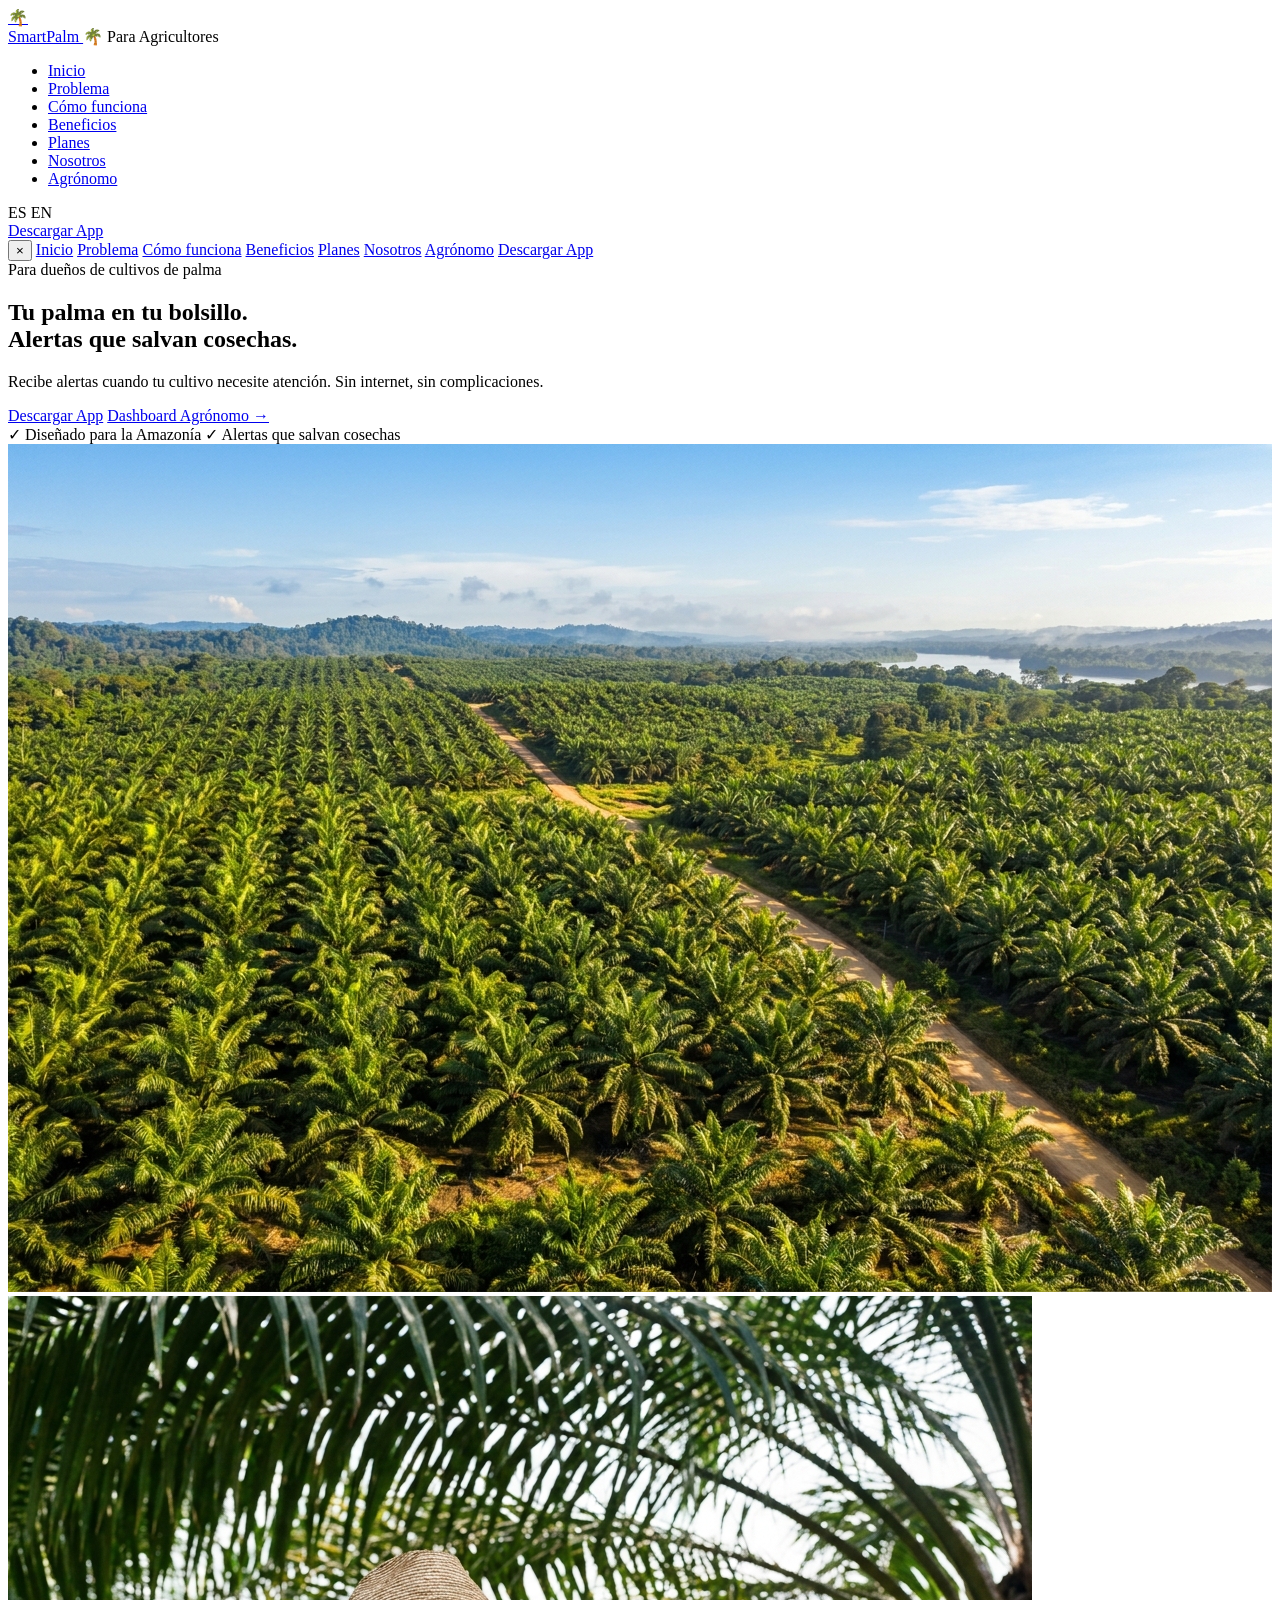
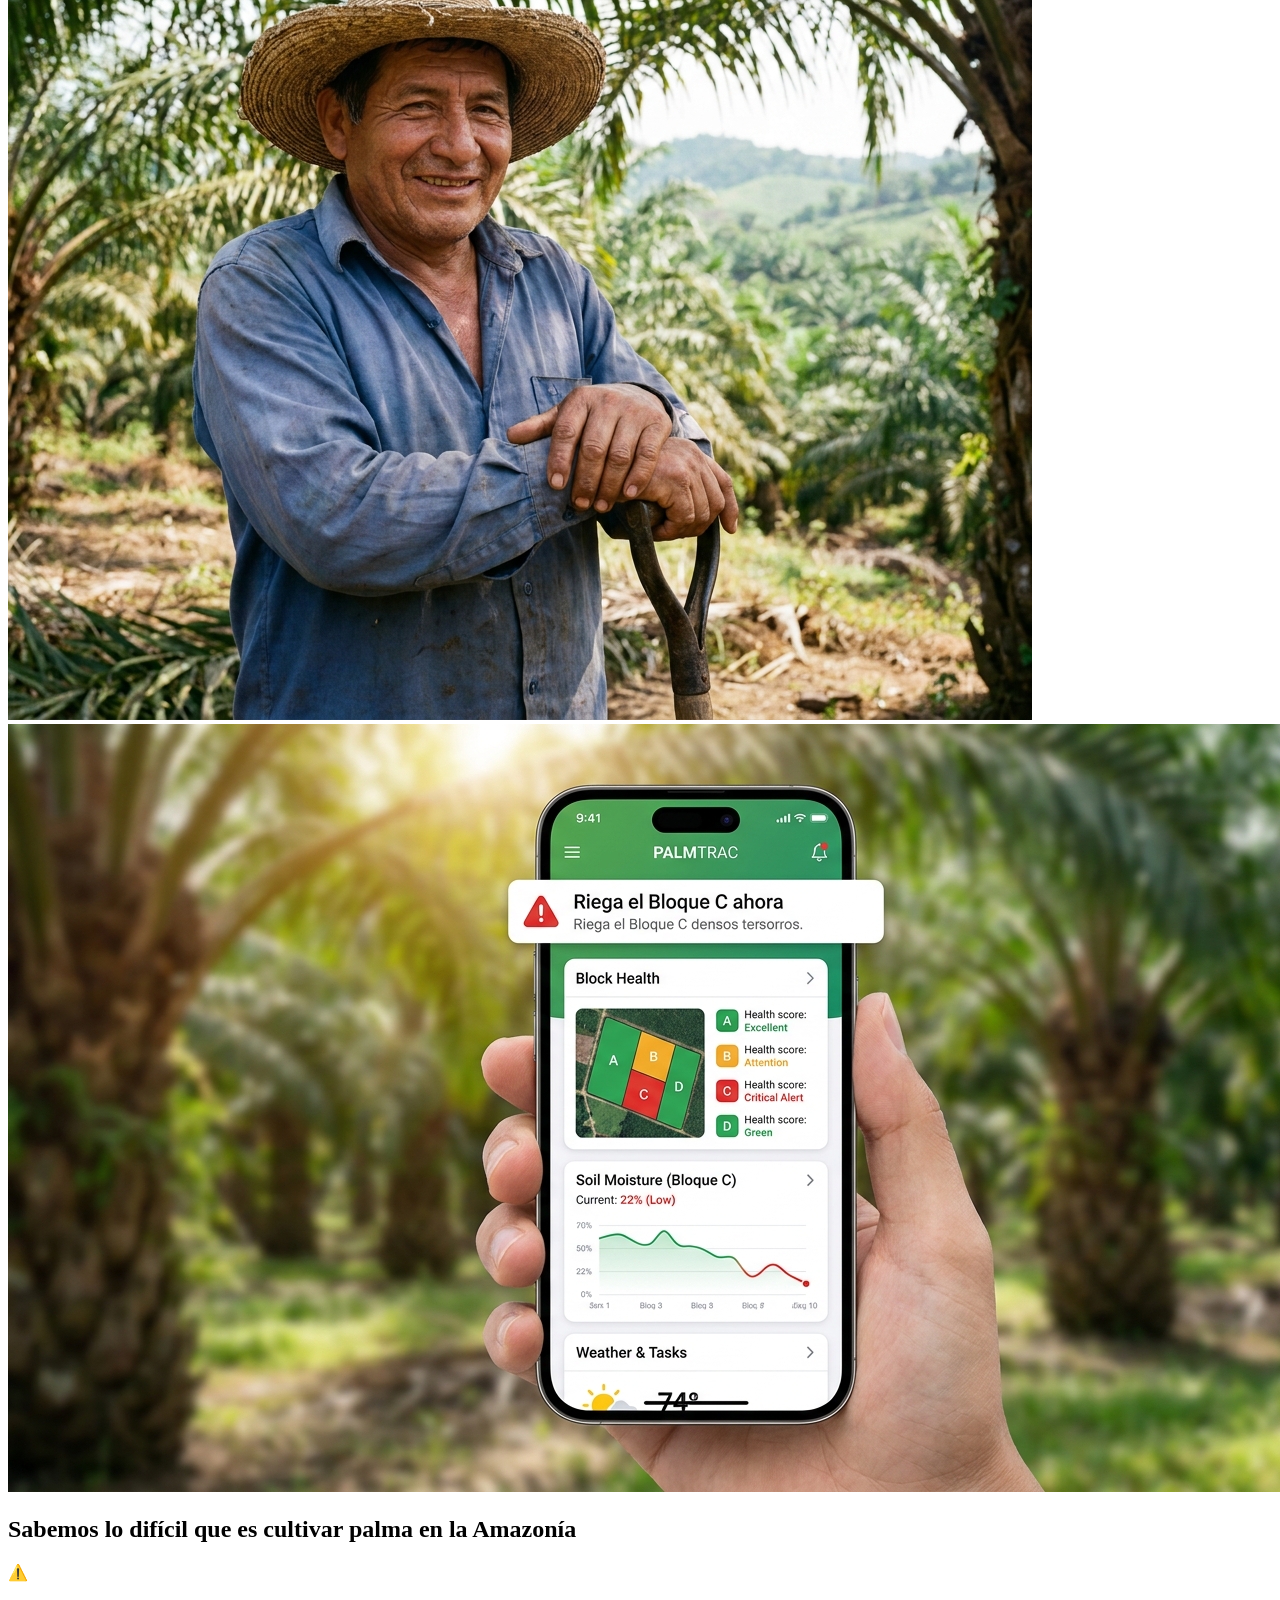
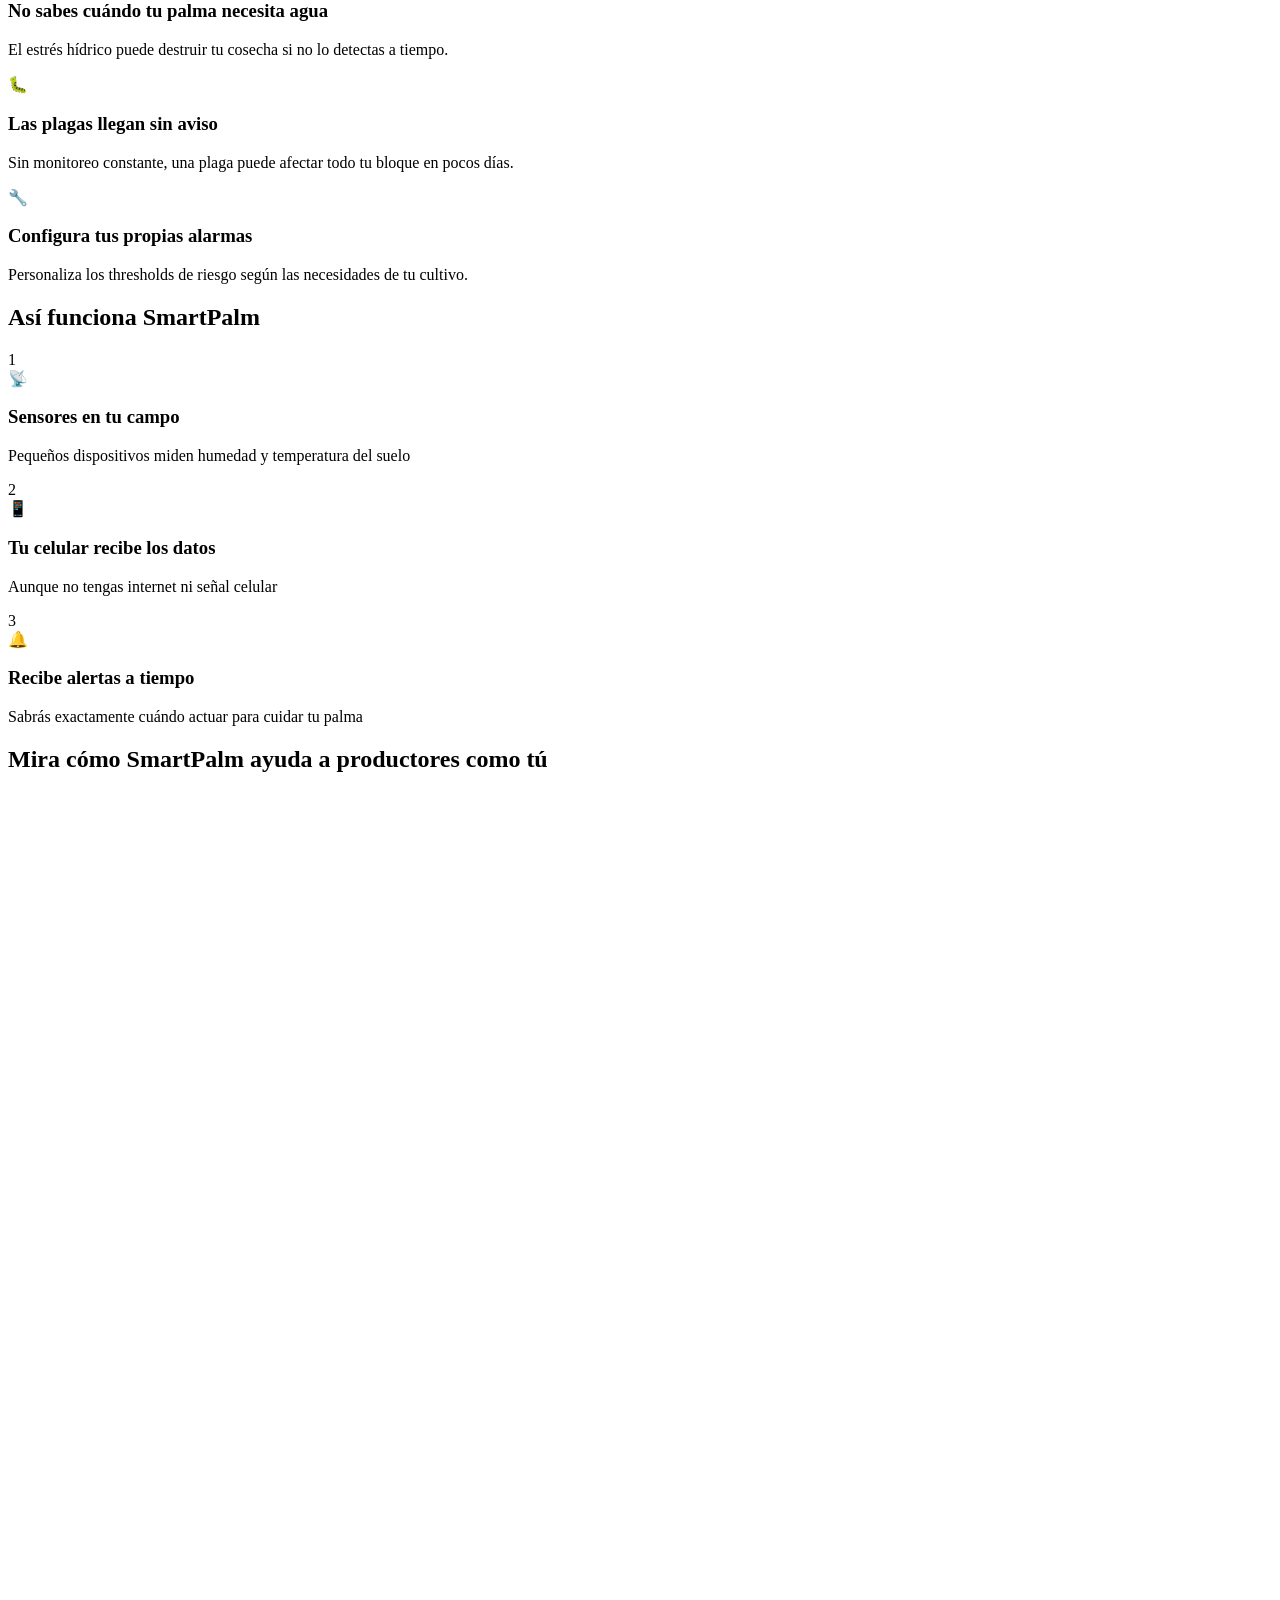
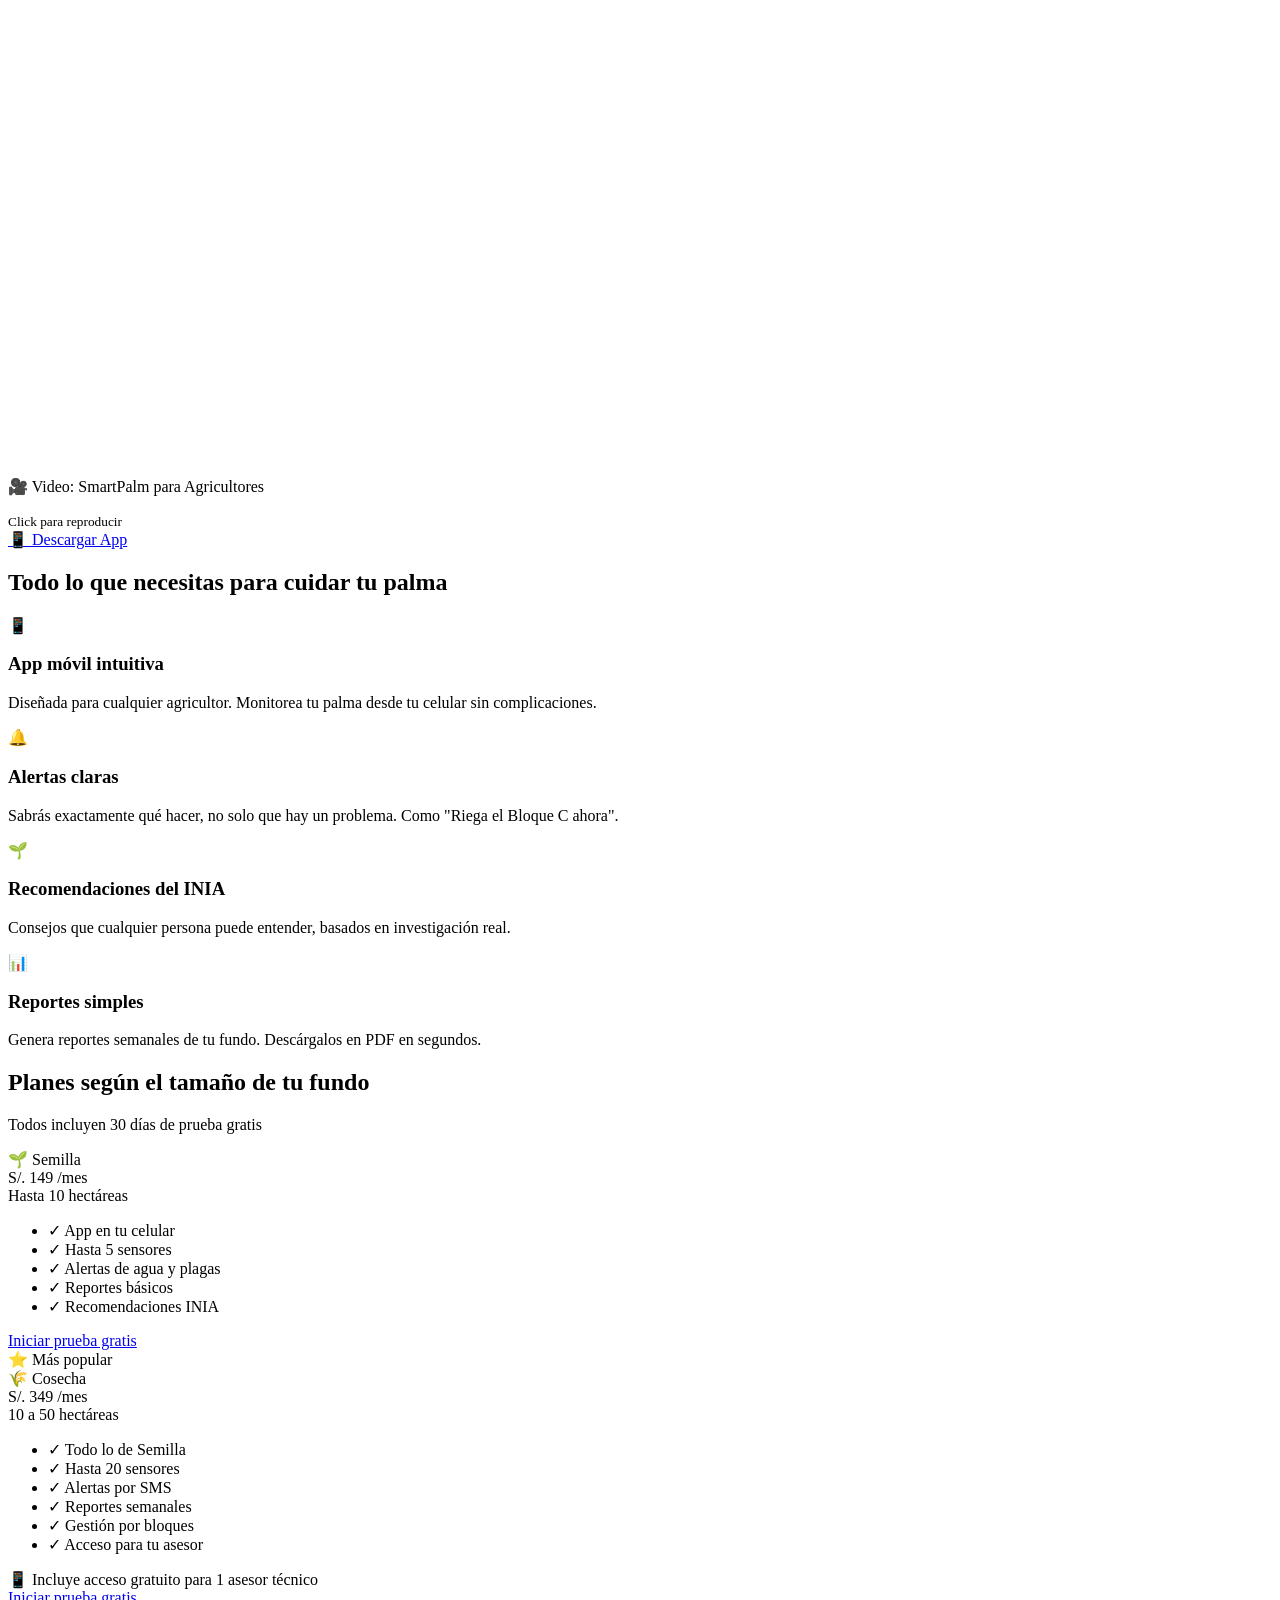
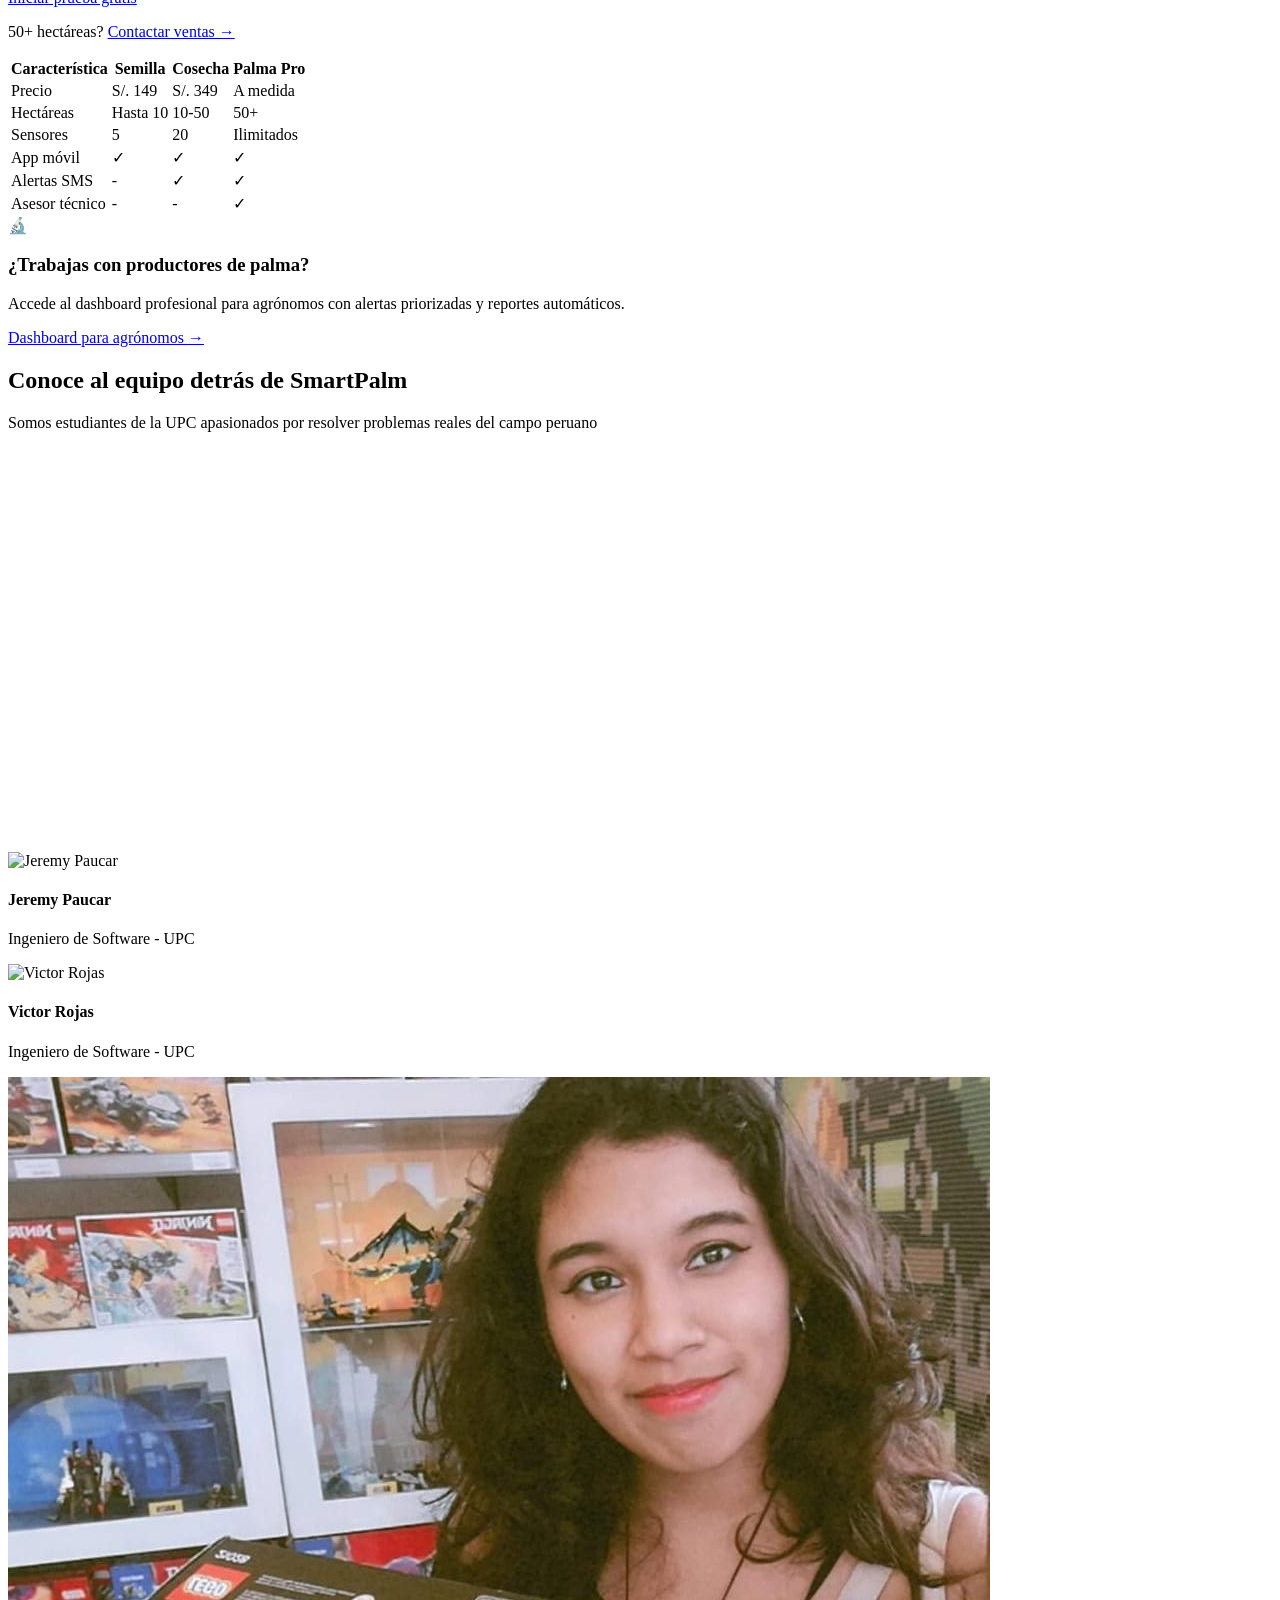
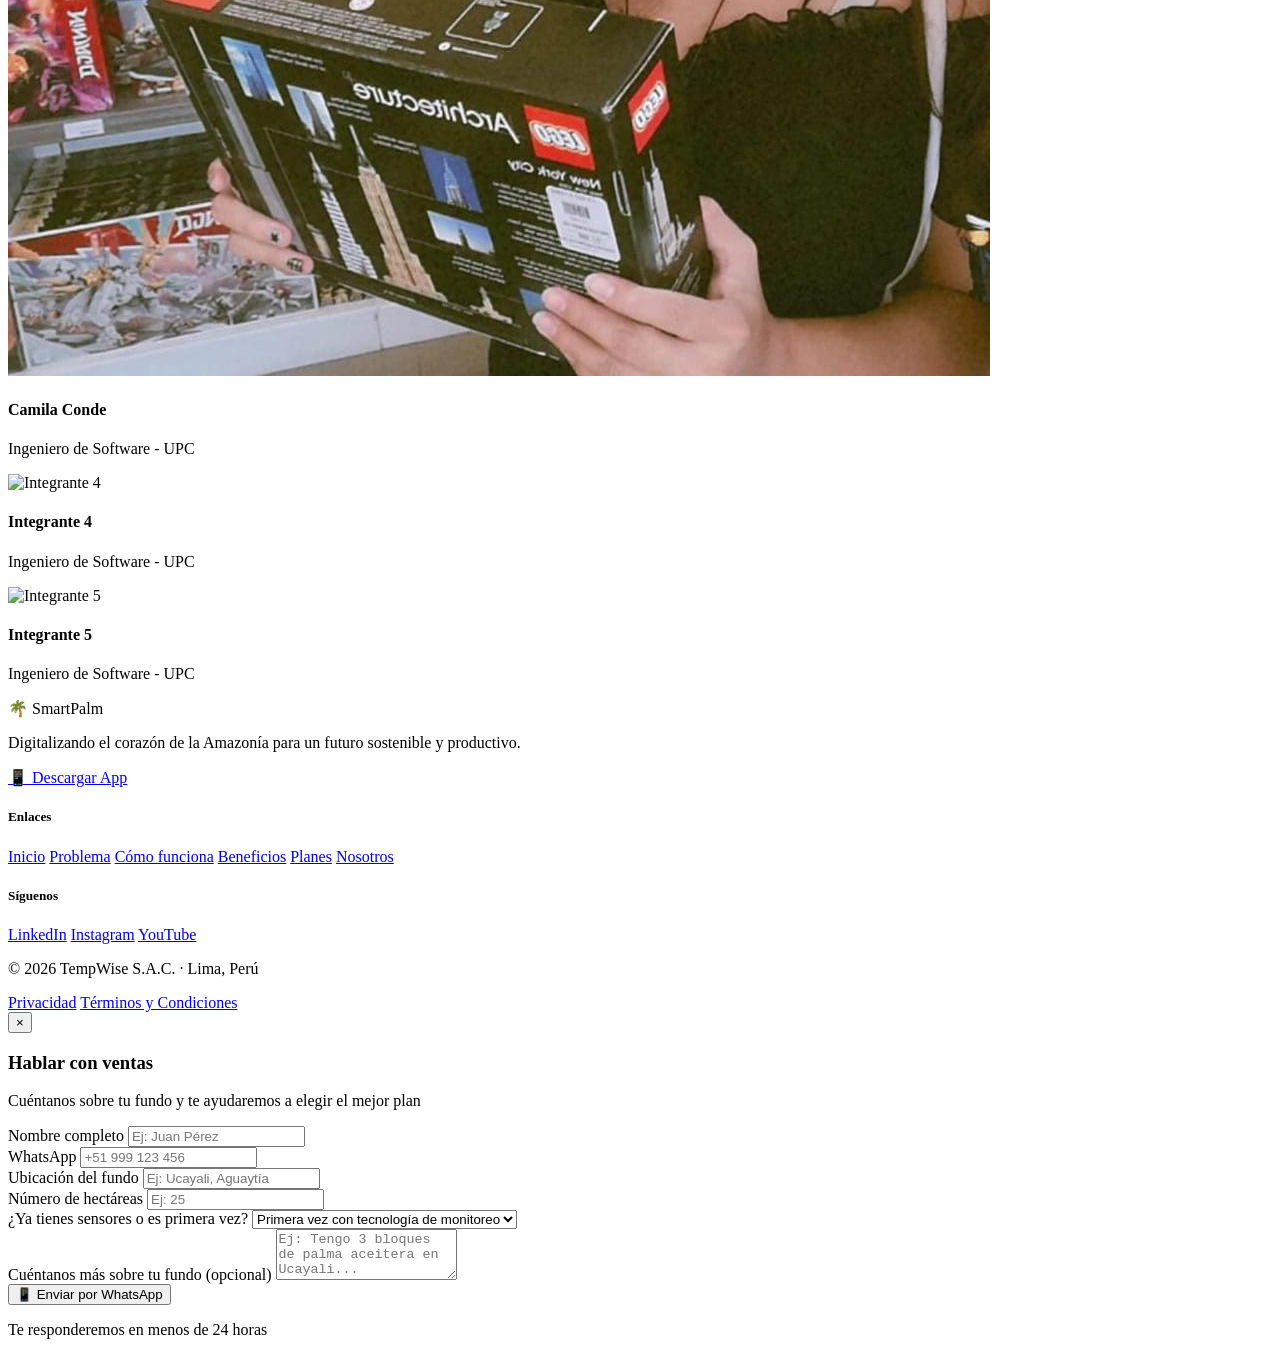
==== index.html @ 9b211108 "feat(team): add Camila Conde profile card Fill team slot 3 with the member name and photo taken from" ====
<!DOCTYPE html>
<html lang="es" data-lang="es">
<head>
  <meta charset="UTF-8">
  <meta name="viewport" content="width=device-width, initial-scale=1.0">
  <title>SmartPalm – Cuida tu palma, protege tu ingreso</title>
  <meta name="description" content="SmartPalm te alerta cuando tu palma necesita atención, aunque estés en medio de la Amazonía sin internet.">
  <link rel="preconnect" href="https://fonts.googleapis.com">
  <link href="https://fonts.googleapis.com/css2?family=Plus+Jakarta+Sans:wght@600;700;800&family=DM+Sans:wght@400;500&display=swap" rel="stylesheet">
  <link rel="stylesheet" href="style.css">
</head>
<body>

<!-- ============================
     HEADER
============================ -->
<header class="header" id="mainHeader">
  <div class="container">
    <nav class="nav">
      <a href="index.html" class="logo">
        <div class="logo-icon">🌴</div>
        SmartPalm
      </a>

      <span class="page-badge badge-green" data-i18n="nav.badge.farmer">🌴 Para Agricultores</span>

      <ul class="nav-links">
        <li><a href="#inicio" data-i18n="nav.inicio">Inicio</a></li>
        <li><a href="#problema" data-i18n="nav.problema">Problema</a></li>
        <li><a href="#como-funciona" data-i18n="nav.como-funciona">Cómo funciona</a></li>
        <li><a href="#beneficios" data-i18n="nav.beneficios">Beneficios</a></li>
        <li><a href="#planes" data-i18n="nav.planes">Planes</a></li>
        <li><a href="#nosotros" data-i18n="nav.equipo">Nosotros</a></li>
        <li><a href="agronomo.html" data-i18n="nav.agronomo">Agrónomo</a></li>
      </ul>

      <div class="nav-actions">
        <div class="lang-toggle" id="langToggle" onclick="toggleLang()">
          <div class="lang-slider"></div>
          <span class="lang-opt active" data-lang="es">ES</span>
          <span class="lang-opt" data-lang="en">EN</span>
        </div>
        <a href="#" class="btn btn-primary" data-i18n="nav.cta">Descargar App</a>
      </div>

      <div class="nav-hamburger" onclick="openMobileNav()">
        <span></span><span></span><span></span>
      </div>
    </nav>
  </div>
</header>

<!-- ============================
     MOBILE NAV
============================ -->
<div class="mobile-nav" id="mobileNav">
  <button class="mobile-nav-close" onclick="closeMobileNav()">×</button>
  <a href="#inicio" onclick="closeMobileNav()" data-i18n="nav.inicio">Inicio</a>
  <a href="#problema" onclick="closeMobileNav()" data-i18n="nav.problema">Problema</a>
  <a href="#como-funciona" onclick="closeMobileNav()" data-i18n="nav.como-funciona">Cómo funciona</a>
  <a href="#beneficios" onclick="closeMobileNav()" data-i18n="nav.beneficios">Beneficios</a>
  <a href="#planes" onclick="closeMobileNav()" data-i18n="nav.planes">Planes</a>
  <a href="#nosotros" onclick="closeMobileNav()" data-i18n="nav.equipo">Nosotros</a>
  <a href="agronomo.html" data-i18n="nav.agronomo">Agrónomo</a>
  <a href="#" class="btn btn-primary" data-i18n="nav.cta">Descargar App</a>
</div>

<main>
  <!-- ============================
       HERO SECTION
  ============================ -->
  <section class="hero" id="inicio">
    <div class="container">
      <div class="hero-inner">
        <div class="hero-content">
          <span class="badge" data-i18n="agro.hero.badge">Para dueños de cultivos de palma</span>
          <h1 class="hero-title" data-i18n="agro.hero.title">Tu palma en tu bolsillo.<br>Alertas que salvan cosechas.</h1>
          <p class="hero-subtitle" data-i18n="agro.hero.subtitle">Recibe alertas cuando tu cultivo necesite atención. Sin internet, sin complicaciones.</p>

          <div class="hero-ctas">
            <a href="#" class="btn btn-amber btn-lg" data-i18n="agro.hero.cta.primary">Descargar App</a>
            <a href="agronomo.html" class="btn btn-sm btn-outline-white" data-i18n="agro.hero.cta.agronomist">Dashboard Agrónomo →</a>
          </div>

          <div class="hero-trust">
            <span class="trust-badge" data-i18n="agro.hero.trust.amazonia">✓ Diseñado para la Amazonía</span>
            <span class="trust-badge" data-i18n="agro.hero.trust.alerts">✓ Alertas que salvan cosechas</span>
          </div>
        </div>

        <div class="hero-visual">
          <div class="hero-images">
            <img src="img/support/palm_plantation.png" alt="Cultivo de palma aceitera" class="hero-img">
            <img src="img/support/professional.png" alt="Profesional supervisando cultivos" class="hero-img">
            <div class="hero-phone-wrapper">
              <img src="img/support/mobile_app_mocku_palm_agriculture.png" alt="App SmartPalm en móvil">
            </div>
          </div>
        </div>
      </div>
    </div>
  </section>

  <!-- ============================
       PROBLEM SECTION
  ============================ -->
  <section class="section section-alt" id="problema">
    <div class="container">
      <div class="section-header" data-animate>
        <h2 data-i18n="agro.problem.title">Sabemos lo difícil que es cultivar palma en la Amazonía</h2>
      </div>

      <div class="problem-grid" role="list">
        <article class="problem-card" role="listitem" data-animate>
          <div class="problem-icon problem-icon-orange">⚠️</div>
          <h3 data-i18n="agro.problem.card1.title">No sabes cuándo tu palma necesita agua</h3>
          <p data-i18n="agro.problem.card1.desc">El estrés hídrico puede destruir tu cosecha si no lo detectas a tiempo.</p>
        </article>

        <article class="problem-card" role="listitem" data-animate>
          <div class="problem-icon problem-icon-red">🐛</div>
          <h3 data-i18n="agro.problem.card2.title">Las plagas llegan sin aviso</h3>
          <p data-i18n="agro.problem.card2.desc">Sin monitoreo constante, una plaga puede afectar todo tu bloque en pocos días.</p>
        </article>

        <article class="problem-card" role="listitem" data-animate>
          <div class="problem-icon problem-icon-amber">🔧</div>
          <h3 data-i18n="agro.problem.card3.title">Configura tus propias alarmas</h3>
          <p data-i18n="agro.problem.card3.desc">Personaliza los thresholds de riesgo según las necesidades de tu cultivo.</p>
        </article>
      </div>
    </div>
  </section>

  <!-- ============================
       HOW IT WORKS SECTION
  ============================ -->
  <section class="section" id="como-funciona">
    <div class="container">
      <div class="section-header" data-animate>
        <h2 data-i18n="agro.how.title">Así funciona SmartPalm</h2>
      </div>

      <div class="steps-grid" role="list">
        <article class="step-card" role="listitem" data-animate>
          <div class="step-number">1</div>
          <div class="step-icon step-icon-green">📡</div>
          <h3 data-i18n="agro.how.step1.title">Sensores en tu campo</h3>
          <p data-i18n="agro.how.step1.desc">Pequeños dispositivos miden humedad y temperatura del suelo</p>
        </article>

        <article class="step-card" role="listitem" data-animate>
          <div class="step-number">2</div>
          <div class="step-icon step-icon-amber">📱</div>
          <h3 data-i18n="agro.how.step2.title">Tu celular recibe los datos</h3>
          <p data-i18n="agro.how.step2.desc">Aunque no tengas internet ni señal celular</p>
        </article>

        <article class="step-card" role="listitem" data-animate>
          <div class="step-number">3</div>
          <div class="step-icon step-icon-green">🔔</div>
          <h3 data-i18n="agro.how.step3.title">Recibe alertas a tiempo</h3>
          <p data-i18n="agro.how.step3.desc">Sabrás exactamente cuándo actuar para cuidar tu palma</p>
        </article>
      </div>
    </div>
  </section>

  <!-- ============================
       VIDEO SECTION
  ============================ -->
  <section class="section section-alt" id="video">
    <div class="container">
      <div class="section-header" data-animate>
        <h2 data-i18n="agro.video.title">Mira cómo SmartPalm ayuda a productores como tú</h2>
      </div>

      <div class="video-section" data-animate>
        <div class="video-placeholder video-placeholder-lg" role="img" aria-label="Video demostrativo para agricultores">
          <svg viewBox="0 0 24 24" fill="white"><path d="M8 5v14l11-7L8 5z"/></svg>
          <p>🎥 <span data-i18n="agro.video.placeholder">Video: SmartPalm para Agricultores</span></p>
          <small data-i18n="video.hint">Click para reproducir</small>
        </div>
      </div>

      <div class="video-cta" data-animate>
        <a href="#" class="btn btn-amber btn-lg" data-i18n="agro.video.cta">📱 Descargar App</a>
      </div>
    </div>
  </section>

  <!-- ============================
       BENEFITS SECTION
  ============================ -->
  <section class="section" id="beneficios">
    <div class="container">
      <div class="section-header" data-animate>
        <h2 data-i18n="agro.benefits.title">Todo lo que necesitas para cuidar tu palma</h2>
        <!-- <p class="section-subtitle" data-i18n="agro.benefits.subtitle">Simple, sin internet, en tu idioma</p> -->
      </div>

      <div class="benefits-grid" role="list">
        <article class="benefit-card" role="listitem" data-animate>
          <div class="benefit-icon benefit-icon-teal">📱</div>
          <h3 data-i18n="agro.benefits.card1.title">App móvil intuitiva</h3>
          <p data-i18n="agro.benefits.card1.desc">Diseñada para cualquier agricultor. Monitorea tu palma desde tu celular sin complicaciones.</p>
        </article>

        <article class="benefit-card" role="listitem" data-animate>
          <div class="benefit-icon benefit-icon-amber">🔔</div>
          <h3 data-i18n="agro.benefits.card2.title">Alertas claras</h3>
          <p data-i18n="agro.benefits.card2.desc">Sabrás exactamente qué hacer, no solo que hay un problema. Como "Riega el Bloque C ahora".</p>
        </article>

        <article class="benefit-card" role="listitem" data-animate>
          <div class="benefit-icon benefit-icon-green">🌱</div>
          <h3 data-i18n="agro.benefits.card3.title">Recomendaciones del INIA</h3>
          <p data-i18n="agro.benefits.card3.desc">Consejos que cualquier persona puede entender, basados en investigación real.</p>
        </article>

        <article class="benefit-card" role="listitem" data-animate>
          <div class="benefit-icon benefit-icon-teal">📊</div>
          <h3 data-i18n="agro.benefits.card4.title">Reportes simples</h3>
          <p data-i18n="agro.benefits.card4.desc">Genera reportes semanales de tu fundo. Descárgalos en PDF en segundos.</p>
        </article>
      </div>
    </div>
  </section>

  <!-- ============================
       PRICING SECTION
  ============================ -->
  <section class="section section-alt" id="planes">
    <div class="container">
      <div class="section-header" data-animate>
        <h2 data-i18n="agro.pricing.title">Planes según el tamaño de tu fundo</h2>
        <p class="section-subtitle" data-i18n="agro.pricing.subtitle">Todos incluyen 30 días de prueba gratis</p>
      </div>

      <div class="pricing-grid">
        <article class="pricing-card" data-animate>
          <div class="plan-name">🌱 Semilla</div>
          <div class="plan-price">S/. 149 <span data-i18n="pricing.permonth">/mes</span></div>
          <div class="plan-tag" data-i18n="agro.pricing.plan1.tag">Hasta 10 hectáreas</div>
          <div class="plan-divider"></div>
          <ul class="plan-features" role="list">
            <li><span class="check">✓</span> <span data-i18n="agro.pricing.plan1.f1">App en tu celular</span></li>
            <li><span class="check">✓</span> <span data-i18n="agro.pricing.plan1.f2">Hasta 5 sensores</span></li>
            <li><span class="check">✓</span> <span data-i18n="agro.pricing.plan1.f3">Alertas de agua y plagas</span></li>
            <li><span class="check">✓</span> <span data-i18n="agro.pricing.plan1.f4">Reportes básicos</span></li>
            <li><span class="check">✓</span> <span data-i18n="agro.pricing.plan1.f5">Recomendaciones INIA</span></li>
          </ul>
          <a href="#" class="btn btn-secondary btn-block" data-i18n="pricing.cta.trial">Iniciar prueba gratis</a>
        </article>

        <article class="pricing-card pricing-card-featured" data-animate>
          <div class="popular-badge" data-i18n="agro.pricing.plan2.badge">⭐ Más popular</div>
          <div class="plan-name">🌾 Cosecha</div>
          <div class="plan-price">S/. 349 <span data-i18n="pricing.permonth">/mes</span></div>
          <div class="plan-tag" data-i18n="agro.pricing.plan2.tag">10 a 50 hectáreas</div>
          <div class="plan-divider"></div>
          <ul class="plan-features" role="list">
            <li><span class="check">✓</span> <span data-i18n="agro.pricing.plan2.f1">Todo lo de Semilla</span></li>
            <li><span class="check">✓</span> <span data-i18n="agro.pricing.plan2.f2">Hasta 20 sensores</span></li>
            <li><span class="check">✓</span> <span data-i18n="agro.pricing.plan2.f3">Alertas por SMS</span></li>
            <li><span class="check">✓</span> <span data-i18n="agro.pricing.plan2.f4">Reportes semanales</span></li>
            <li><span class="check">✓</span> <span data-i18n="agro.pricing.plan2.f5">Gestión por bloques</span></li>
            <li><span class="check">✓</span> <span data-i18n="agro.pricing.plan2.f6">Acceso para tu asesor</span></li>
          </ul>
          <div class="plan-note" data-i18n="agro.pricing.plan2.note">📱 Incluye acceso gratuito para 1 asesor técnico</div>
          <a href="#" class="btn btn-primary btn-block" data-i18n="pricing.cta.trial">Iniciar prueba gratis</a>
        </article>
      </div>

      <p class="pricing-contact" data-animate>
        <span data-i18n="agro.pricing.contact">50+ hectáreas?</span> <a href="#" onclick="openSalesModal(); return false;" data-i18n="agro.pricing.contact.link">Contactar ventas →</a>
      </p>

      <div class="pricing-table-wrapper" data-animate>
        <table class="pricing-table">
          <thead>
          <tr>
            <th data-i18n="pricing.table.feature">Característica</th>
            <th data-i18n="pricing.table.plan1">Semilla</th>
            <th data-i18n="pricing.table.plan2">Cosecha</th>
            <th data-i18n="pricing.table.plan3">Palma Pro</th>
          </tr>
          </thead>
          <tbody>
          <tr>
            <td data-i18n="pricing.table.price">Precio</td>
            <td>S/. 149</td>
            <td>S/. 349</td>
            <td data-i18n="pricing.table.custom">A medida</td>
          </tr>
          <tr>
            <td data-i18n="pricing.table.hectares">Hectáreas</td>
            <td data-i18n="pricing.table.upto10">Hasta 10</td>
            <td>10-50</td>
            <td data-i18n="pricing.table.unlimited">50+</td>
          </tr>
          <tr>
            <td data-i18n="pricing.table.sensors">Sensores</td>
            <td>5</td>
            <td>20</td>
            <td data-i18n="pricing.table.unlimited">Ilimitados</td>
          </tr>
          <tr>
            <td data-i18n="pricing.table.app">App móvil</td>
            <td>✓</td>
            <td>✓</td>
            <td>✓</td>
          </tr>
          <tr>
            <td data-i18n="pricing.table.sms">Alertas SMS</td>
            <td>-</td>
            <td>✓</td>
            <td>✓</td>
          </tr>
          <tr>
            <td data-i18n="pricing.table.advisor">Asesor técnico</td>
            <td>-</td>
            <td>-</td>
            <td>✓</td>
          </tr>
          </tbody>
        </table>
      </div>
    </div>
  </section>

  <!-- ============================
       CTA BANNER - PARA AGRÓNOMOS
  ============================ -->
  <section class="section agronomist-banner">
    <div class="container">
      <div class="agronomist-banner-inner">
        <div class="agronomist-banner-content">
          <span class="agronomist-banner-icon">🔬</span>
          <div>
            <h3>¿Trabajas con productores de palma?</h3>
            <p>Accede al dashboard profesional para agrónomos con alertas priorizadas y reportes automáticos.</p>
          </div>
        </div>
        <a href="agronomo.html" class="btn btn-outline-teal">Dashboard para agrónomos →</a>
      </div>
    </div>
  </section>

  <!-- ============================
       ABOUT THE TEAM SECTION
  ============================ -->
  <section class="section section-alt" id="nosotros">
    <div class="container">
      <div class="section-header" data-animate>
        <h2 data-i18n="team.title">Conoce al equipo detrás de SmartPalm</h2>
        <p class="section-subtitle" data-i18n="team.subtitle">Somos estudiantes de la UPC apasionados por resolver problemas reales del campo peruano</p>
      </div>

      <div class="video-section" data-animate>
        <iframe
                width="100%"
                height="400"
                src=""
                title="About the Team - SmartPalm"
                frameborder="0"
                allow="accelerometer; autoplay; clipboard-write; encrypted-media; gyroscope; picture-in-picture"
                allowfullscreen>
        </iframe>
      </div>

      <div class="team-grid" data-animate>
        <div class="team-card">
          <div class="team-photo">
            <img src="img/jeremy-paucar.jpg" alt="Jeremy Paucar">
          </div>
          <h4 class="team-name">Jeremy Paucar</h4>
          <p class="team-role">Ingeniero de Software - UPC</p>
        </div>
        <div class="team-card">
          <div class="team-photo">
            <img src="img/victor-rojas.jpg" alt="Victor Rojas">
          </div>
          <h4 class="team-name">Victor Rojas</h4>
          <p class="team-role">Ingeniero de Software - UPC</p>
        </div>
        <div class="team-card">
          <div class="team-photo">
            <img src="img/camila-conde.jpg" alt="Camila Conde">
          </div>
          <h4 class="team-name">Camila Conde</h4>
          <p class="team-role">Ingeniero de Software - UPC</p>
        </div>
        <div class="team-card">
          <div class="team-photo">
            <img src="" alt="Integrante 4">
          </div>
          <h4 class="team-name">Integrante 4</h4>
          <p class="team-role">Ingeniero de Software - UPC</p>
        </div>
        <div class="team-card">
          <div class="team-photo">
            <img src="" alt="Integrante 5">
          </div>
          <h4 class="team-name">Integrante 5</h4>
          <p class="team-role">Ingeniero de Software - UPC</p>
        </div>
      </div>
    </div>
  </section>
</main>

<!-- ============================
     FOOTER
============================ -->
<footer class="footer">
  <div class="container">
    <div class="footer-grid">
      <div class="footer-brand">
        <div class="footer-logo">🌴 SmartPalm</div>
        <p>Digitalizando el corazón de la Amazonía para un futuro sostenible y productivo.</p>
        <div class="footer-cta">
          <a href="#" class="btn btn-amber btn-lg" data-i18n="footer.cta.button.farmer">📱 Descargar App</a>
        </div>
      </div>

      <div class="footer-nav">
        <h5 data-i18n="footer.nav.title">Enlaces</h5>
        <nav>
          <a href="#inicio" data-i18n="nav.inicio">Inicio</a>
          <a href="#problema" data-i18n="nav.problema">Problema</a>
          <a href="#como-funciona" data-i18n="nav.como-funciona">Cómo funciona</a>
          <a href="#beneficios" data-i18n="nav.beneficios">Beneficios</a>
          <a href="#planes" data-i18n="nav.planes">Planes</a>
          <a href="#nosotros" data-i18n="nav.equipo">Nosotros</a>
        </nav>
      </div>

      <div class="footer-social">
        <h5 data-i18n="footer.follow">Síguenos</h5>
        <nav>
          <a href="#" target="_blank">LinkedIn</a>
          <a href="#" target="_blank">Instagram</a>
          <a href="#" target="_blank">YouTube</a>
        </nav>
      </div>
    </div>

    <div class="footer-bottom">
      <p>© 2026 TempWise S.A.C. · Lima, Perú</p>
      <div class="footer-legal-links">
<a href="privacidad.html" data-i18n="footer.privacy">Privacidad</a>
        <a href="terminos.html" data-i18n="footer.terms">Términos y Condiciones</a>
      </div>
    </div>
  </div>
</footer>

<!-- ============================
     MODAL - CONTACTAR VENTAS
============================ -->
<div class="modal-overlay" id="salesModal">
  <div class="modal">
    <button class="modal-close" onclick="closeSalesModal()" aria-label="Cerrar">×</button>
    <div class="modal-header">
      <h3 data-i18n="modal.contact.title">Hablar con ventas</h3>
      <p data-i18n="modal.contact.subtitle">Cuéntanos sobre tu fundo y te ayudaremos a elegir el mejor plan</p>
    </div>
    <form class="contact-form" id="salesForm" onsubmit="handleSalesSubmit(event)">
      <div class="form-row">
        <div class="form-group">
          <label for="sales-nombre" data-i18n="modal.contact.field1">Nombre completo</label>
          <input type="text" id="sales-nombre" name="nombre" required placeholder="Ej: Juan Pérez" data-i18n-placeholder="modal.contact.field1.placeholder">
        </div>
        <div class="form-group">
          <label for="sales-whatsapp" data-i18n="modal.contact.field2">WhatsApp</label>
          <input type="tel" id="sales-whatsapp" name="whatsapp" required placeholder="+51 999 123 456" pattern="\+51\s?\d{3}\s?\d{3}\s?\d{3}">
        </div>
      </div>
      <div class="form-row">
        <div class="form-group">
          <label for="sales-ubicacion" data-i18n="modal.contact.field3">Ubicación del fundo</label>
          <input type="text" id="sales-ubicacion" name="ubicacion" required placeholder="Ej: Ucayali, Aguaytía" data-i18n-placeholder="modal.contact.field3.placeholder">
        </div>
        <div class="form-group">
          <label for="sales-hectareas" data-i18n="modal.contact.field4">Número de hectáreas</label>
          <input type="number" id="sales-hectareas" name="hectareas" required min="1" placeholder="Ej: 25">
        </div>
      </div>
      <div class="form-group">
        <label for="sales-primeravez" data-i18n="modal.contact.field5">¿Ya tienes sensores o es primera vez?</label>
        <select id="sales-primeravez" name="primeravez">
          <option value="primera_vez" data-i18n="modal.contact.field5.opt1">Primera vez con tecnología de monitoreo</option>
          <option value="ya_tengo" data-i18n="modal.contact.field5.opt2">Ya tengo sensores pero quiero mejorar</option>
          <option value="ns" data-i18n="modal.contact.field5.opt3">No estoy seguro</option>
        </select>
      </div>
      <div class="form-group">
        <label for="sales-mensaje" data-i18n="modal.contact.field6">Cuéntanos más sobre tu fundo (opcional)</label>
        <textarea id="sales-mensaje" name="mensaje" rows="3" placeholder="Ej: Tengo 3 bloques de palma aceitera en Ucayali..." data-i18n-placeholder="modal.contact.field6.placeholder"></textarea>
      </div>
      <button type="submit" class="btn btn-amber btn-block btn-lg" data-i18n="modal.contact.submit">📱 Enviar por WhatsApp</button>
      <p class="form-note" data-i18n="modal.contact.note">Te responderemos en menos de 24 horas</p>
    </form>
    <div class="modal-success" id="salesSuccess" style="display:none;">
      <div class="success-icon">✅</div>
      <h4 data-i18n="modal.contact.success.title">¡Mensaje enviado!</h4>
      <p data-i18n="modal.contact.success.msg">Te contactaremos por WhatsApp en menos de 24 horas.</p>
      <button class="btn btn-secondary" onclick="closeSalesModal()" data-i18n="modal.contact.success.close">Cerrar</button>
    </div>
  </div>
</div>

<script src="app.js"></script>
</body>
</html>
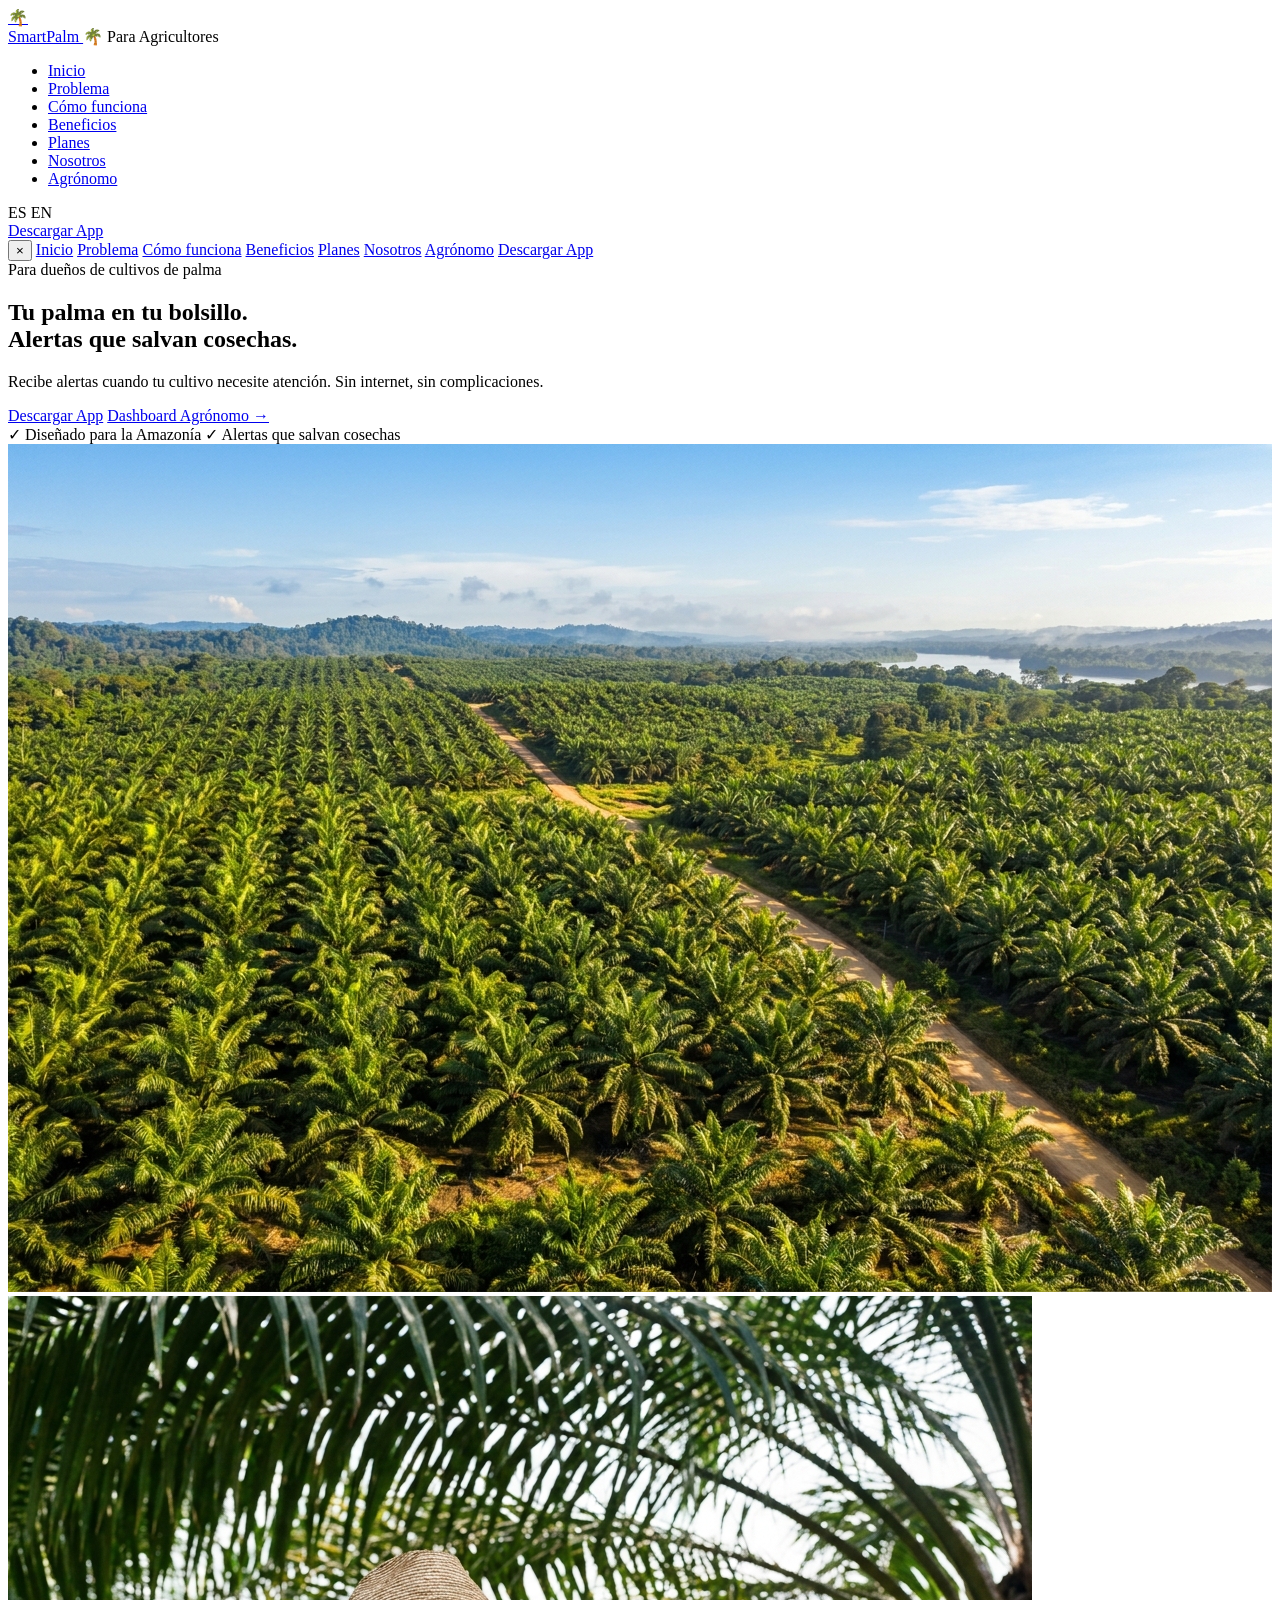
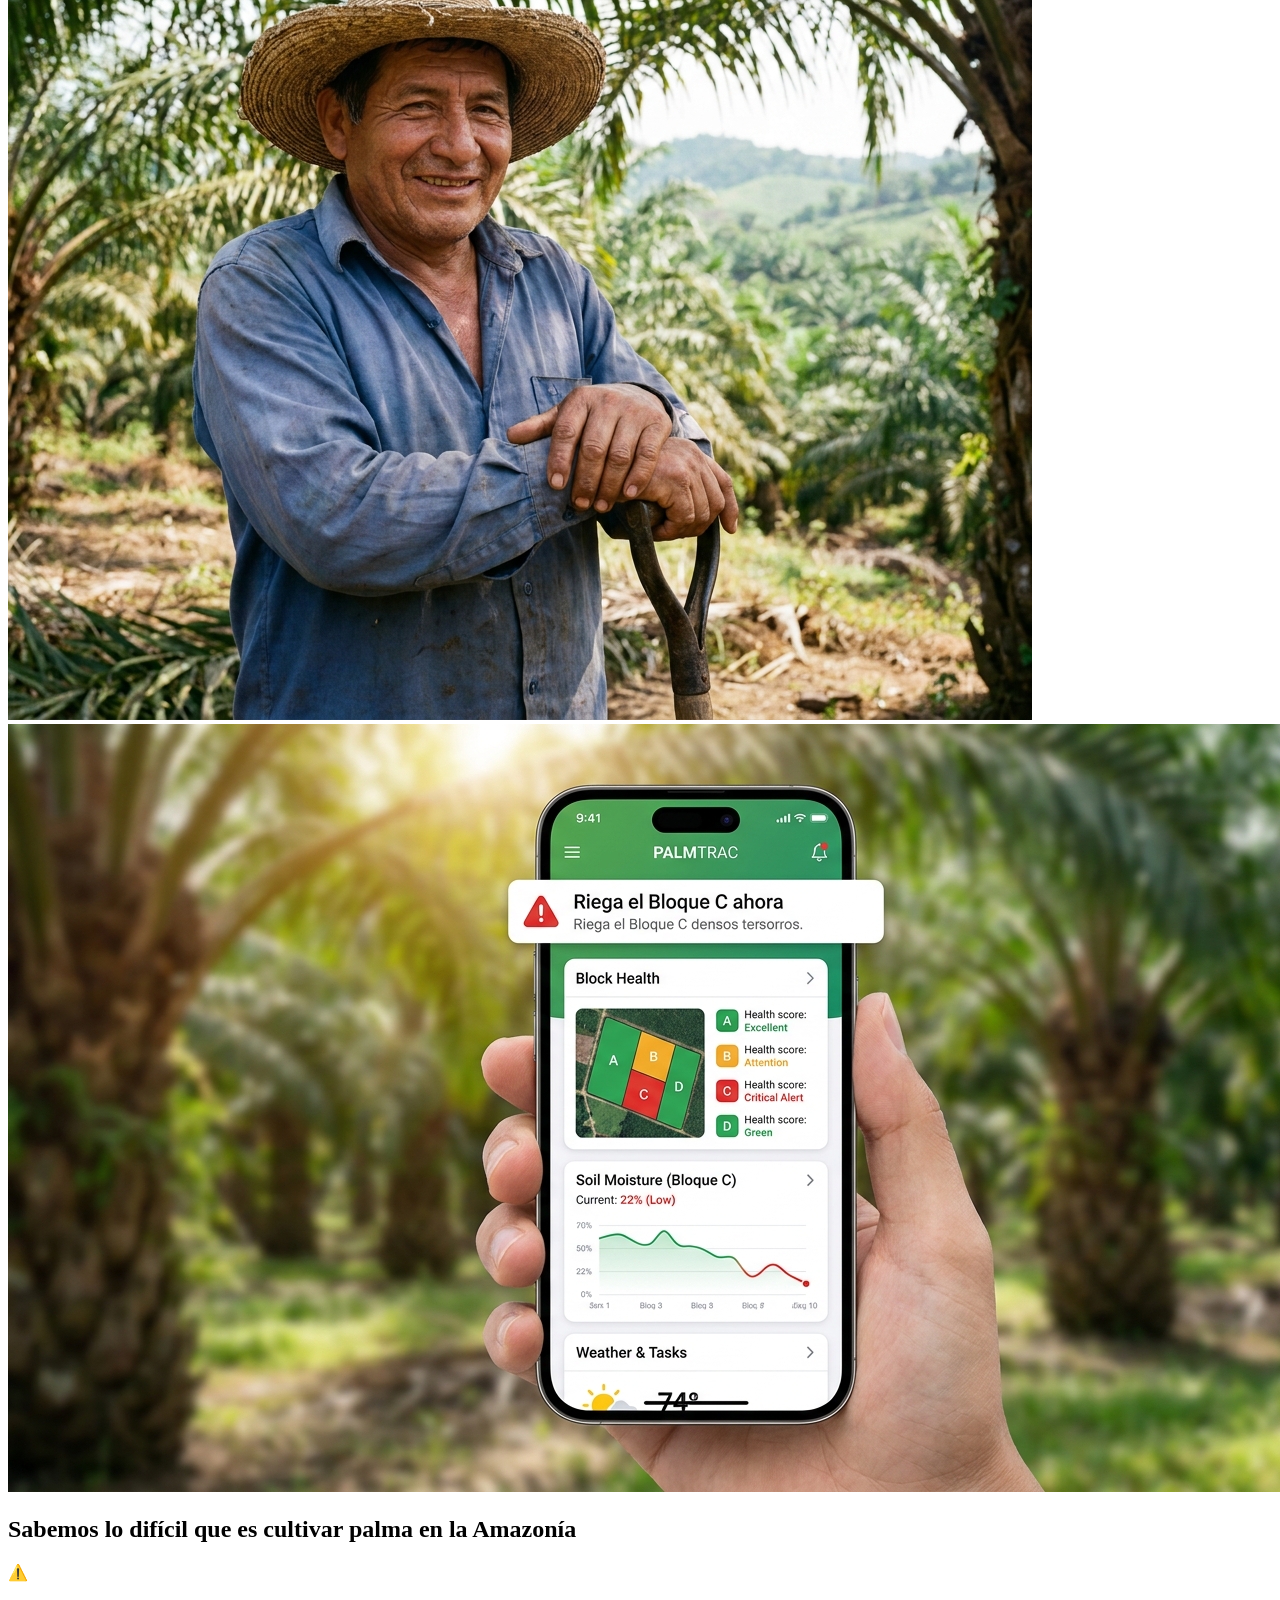
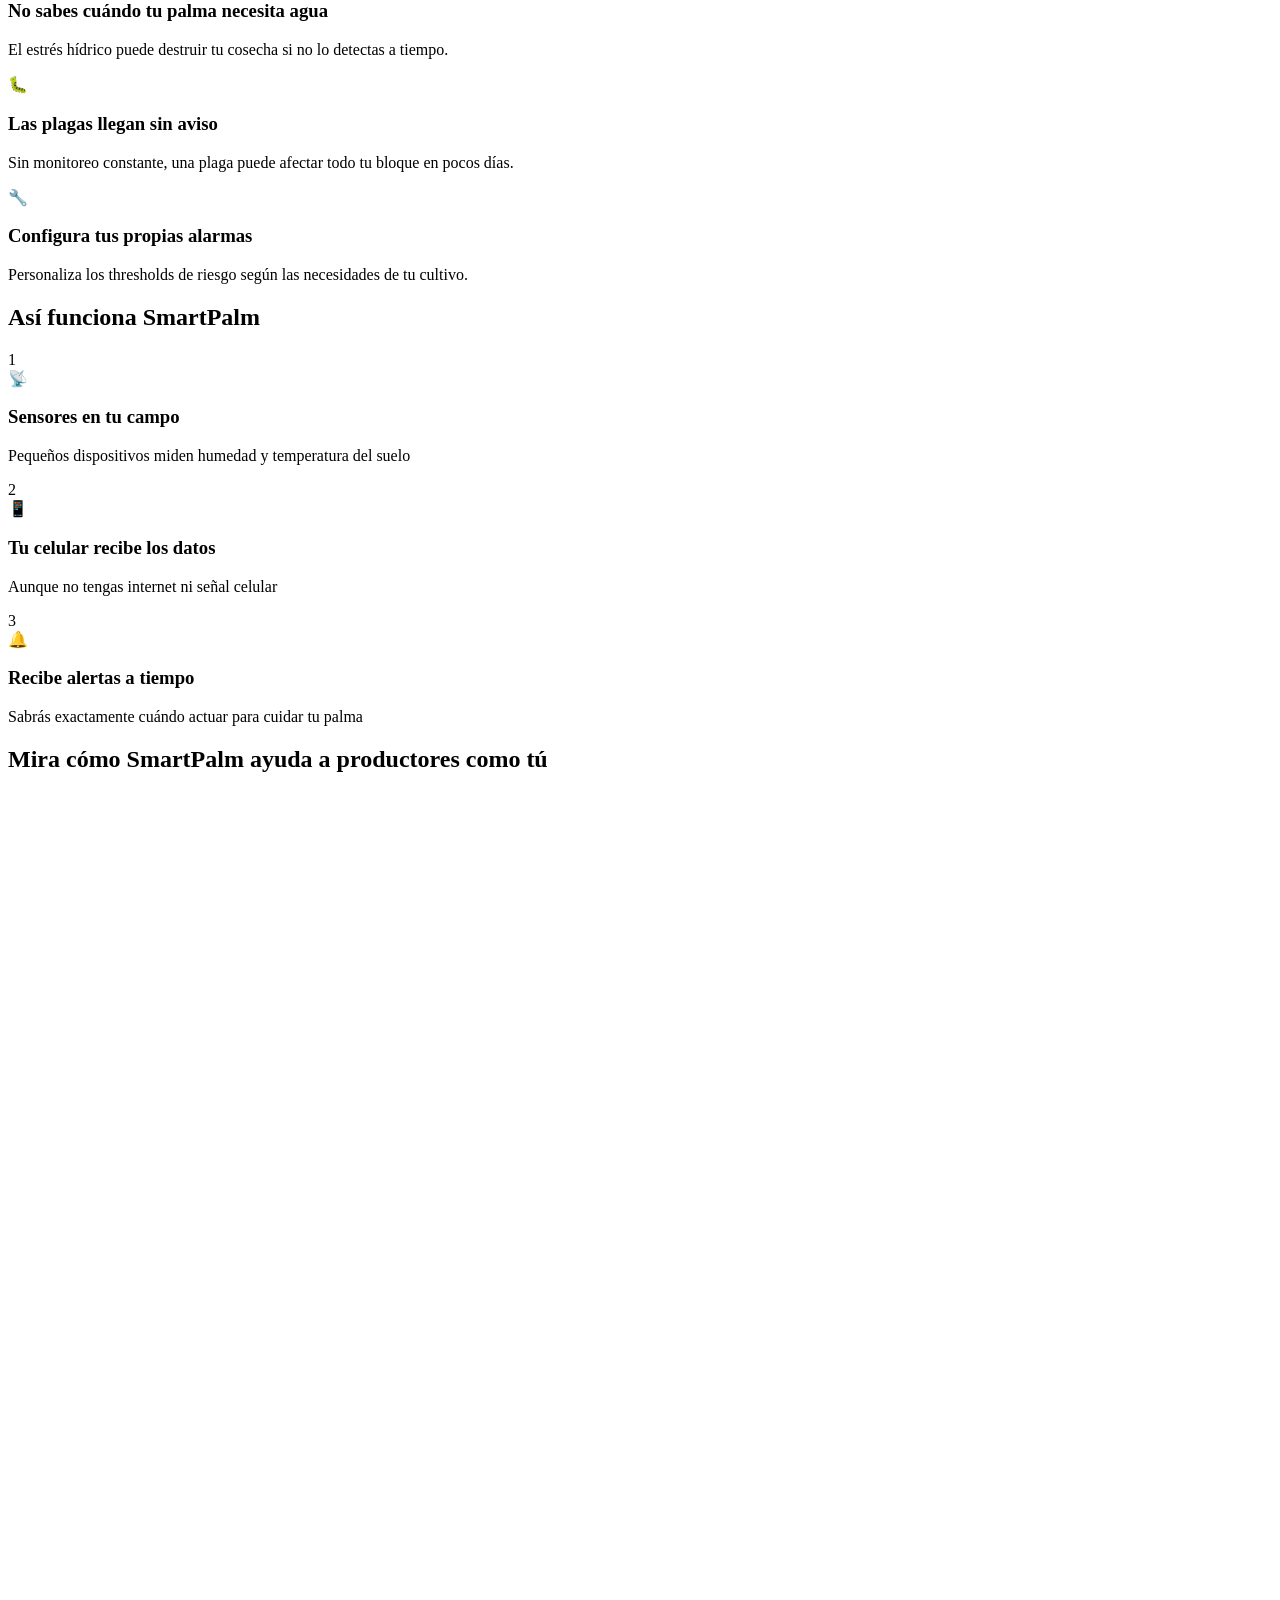
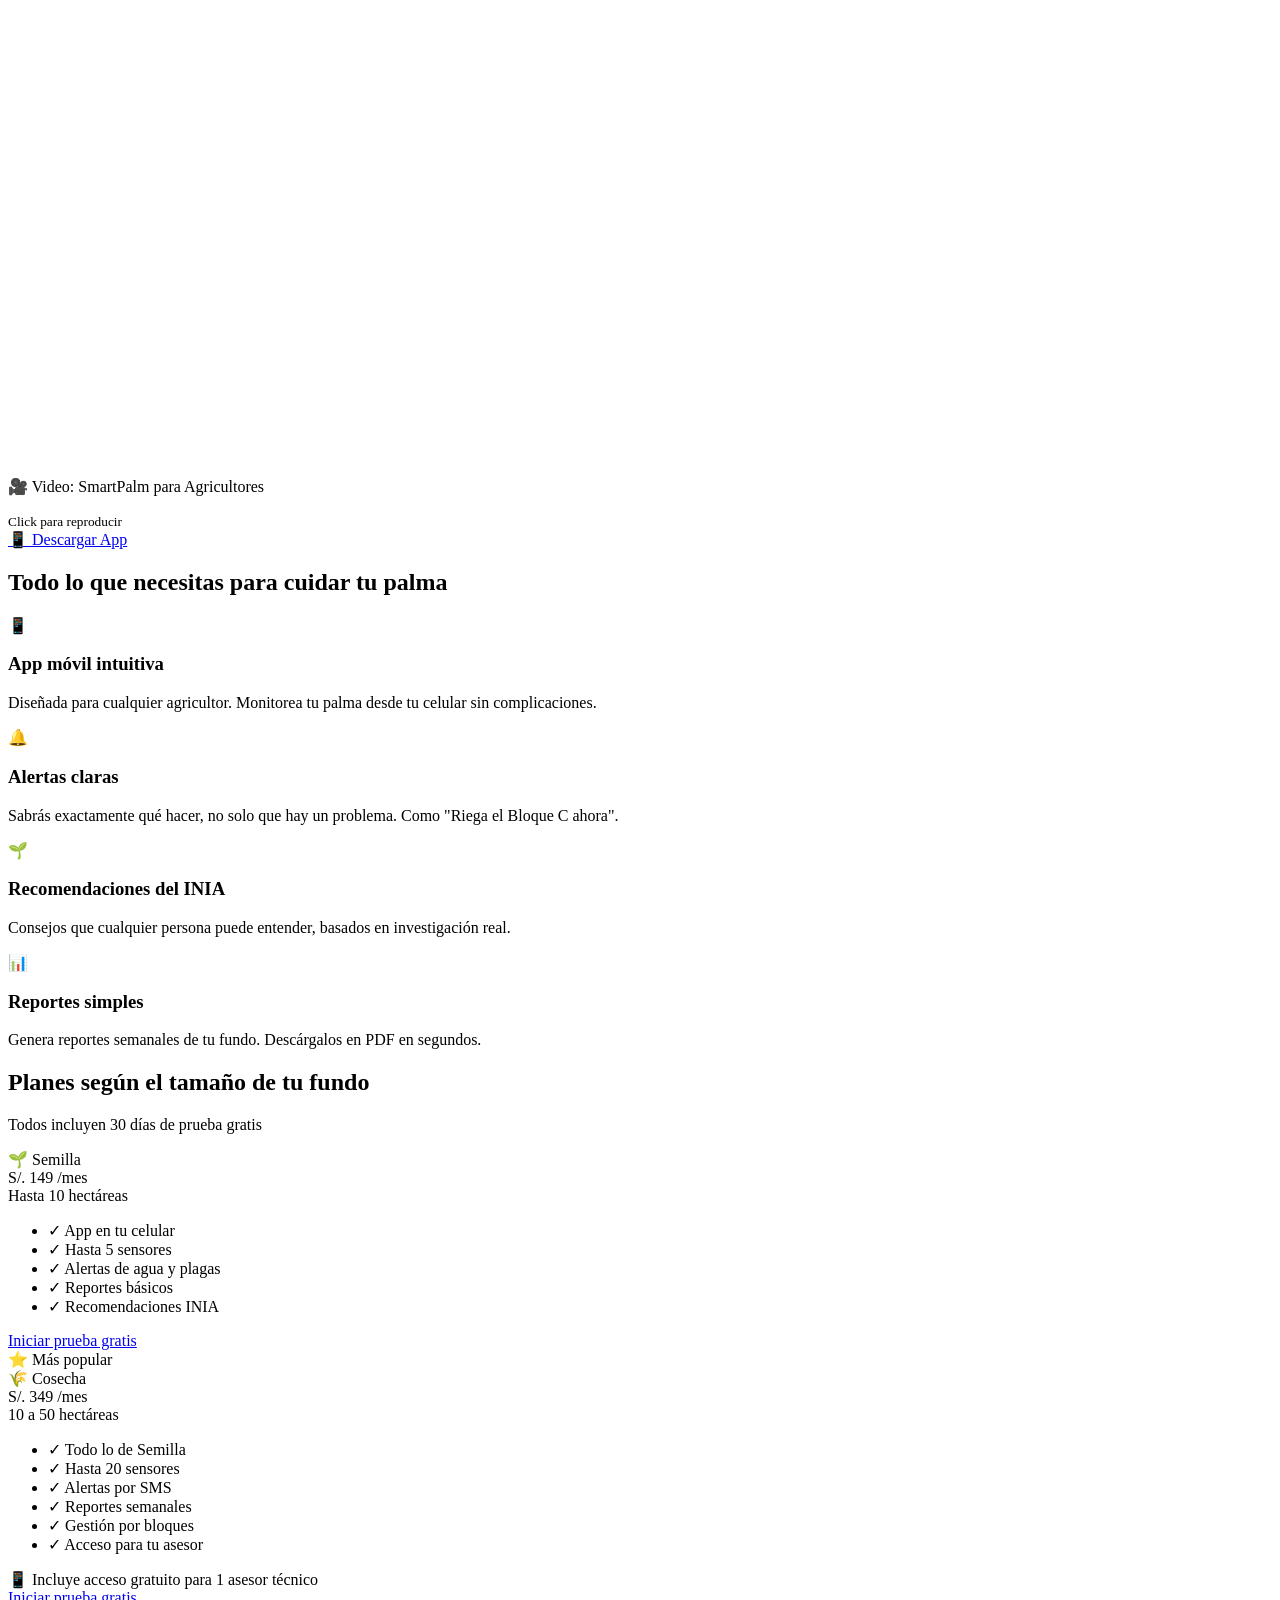
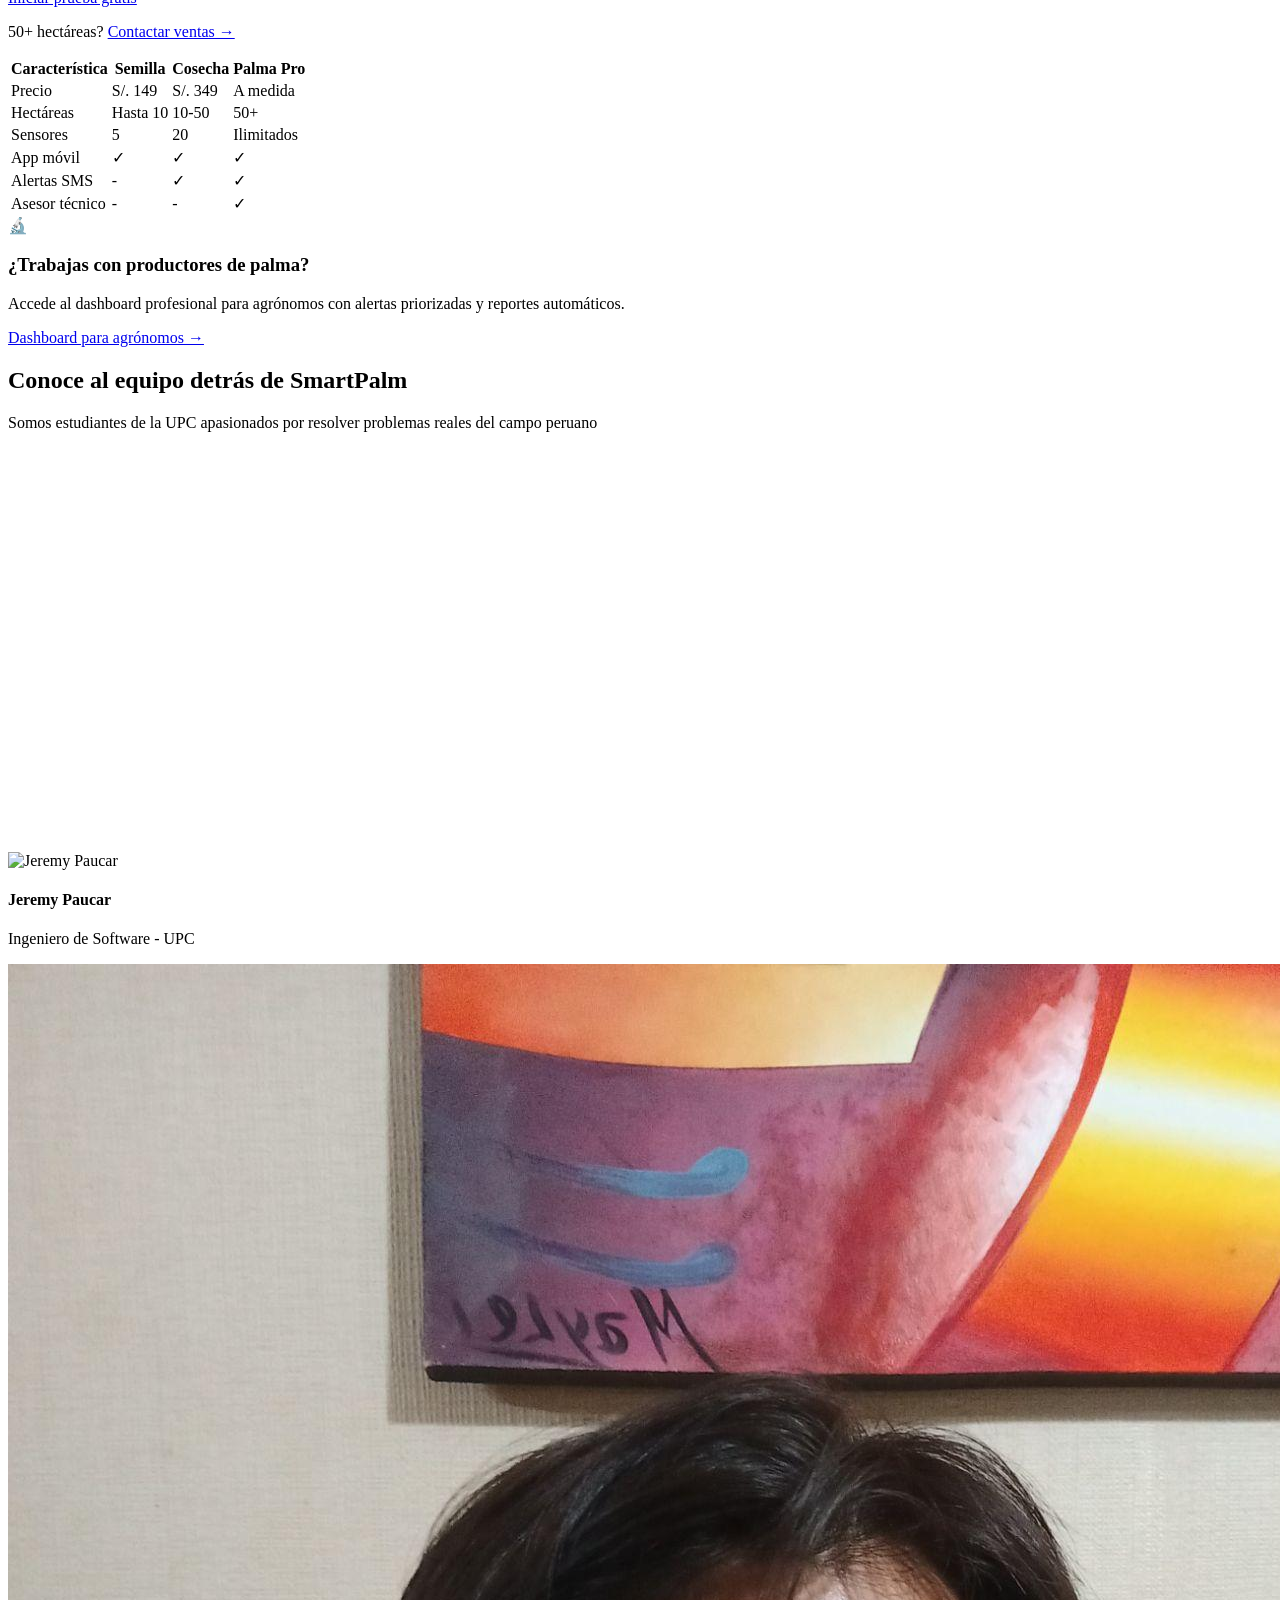
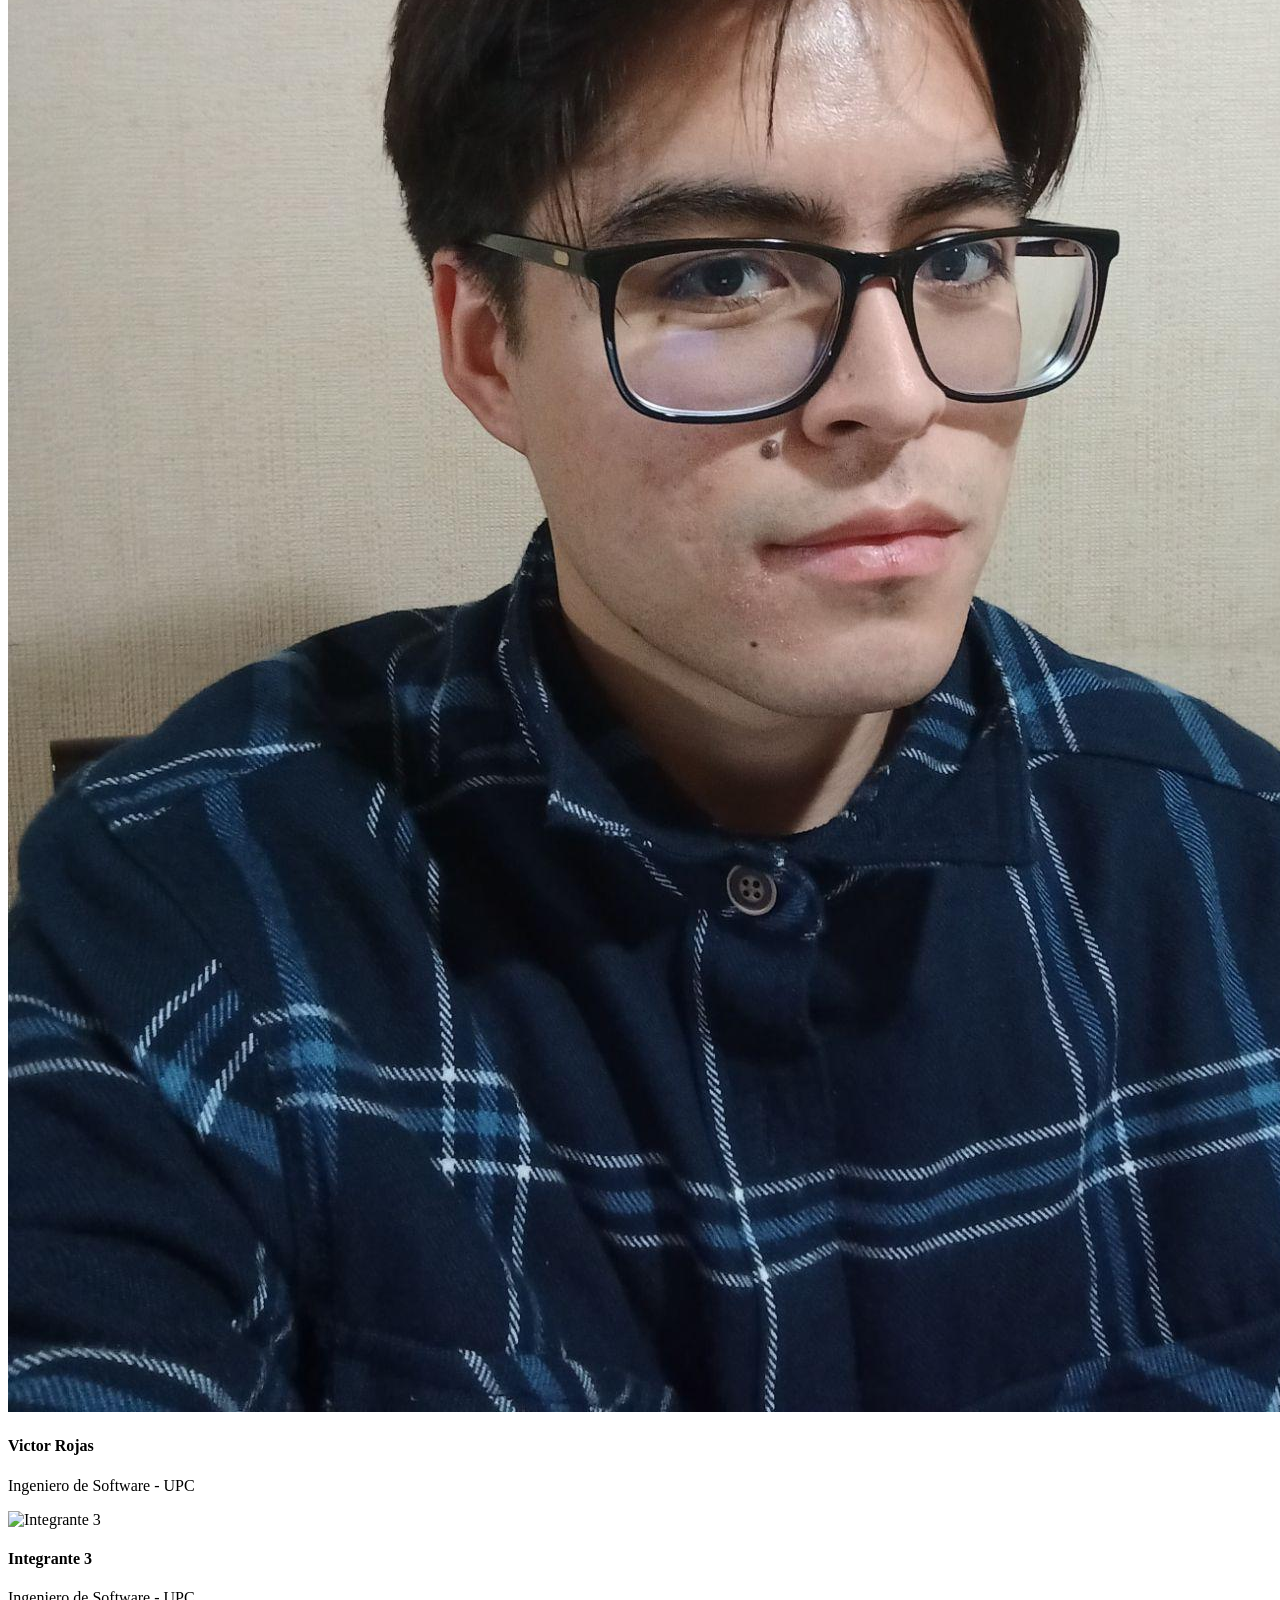
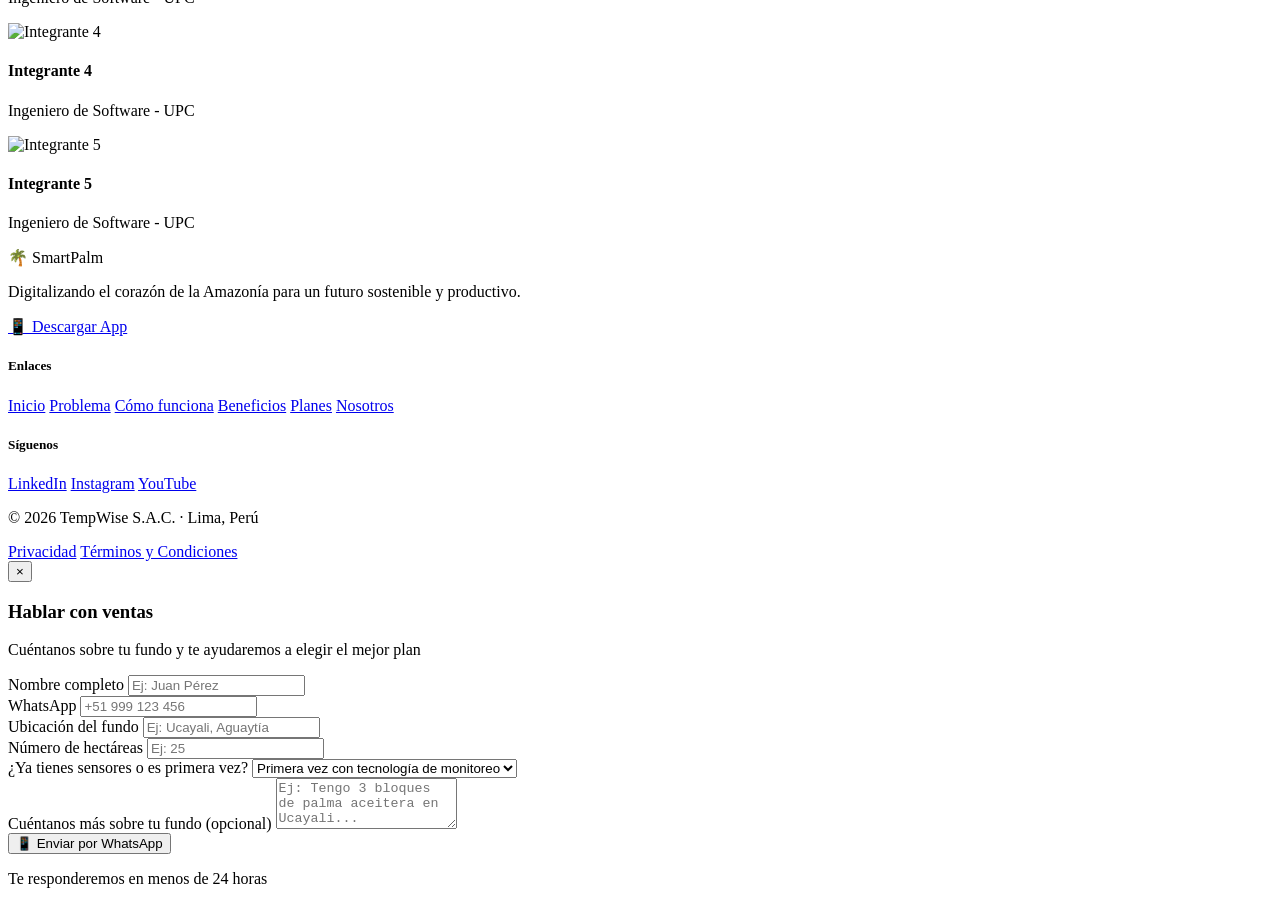
==== commit 2ccb58f8: "feat(team): add Victor Rojas profile card Fill team slot 2 with the member name and photo taken from" ====
--- a/index.html
+++ b/index.html
@@ -386,9 +386,9 @@
         </div>
         <div class="team-card">
           <div class="team-photo">
-            <img src="img/camila-conde.jpg" alt="Camila Conde">
-          </div>
-          <h4 class="team-name">Camila Conde</h4>
+            <img src="" alt="Integrante 3">
+          </div>
+          <h4 class="team-name">Integrante 3</h4>
           <p class="team-role">Ingeniero de Software - UPC</p>
         </div>
         <div class="team-card">
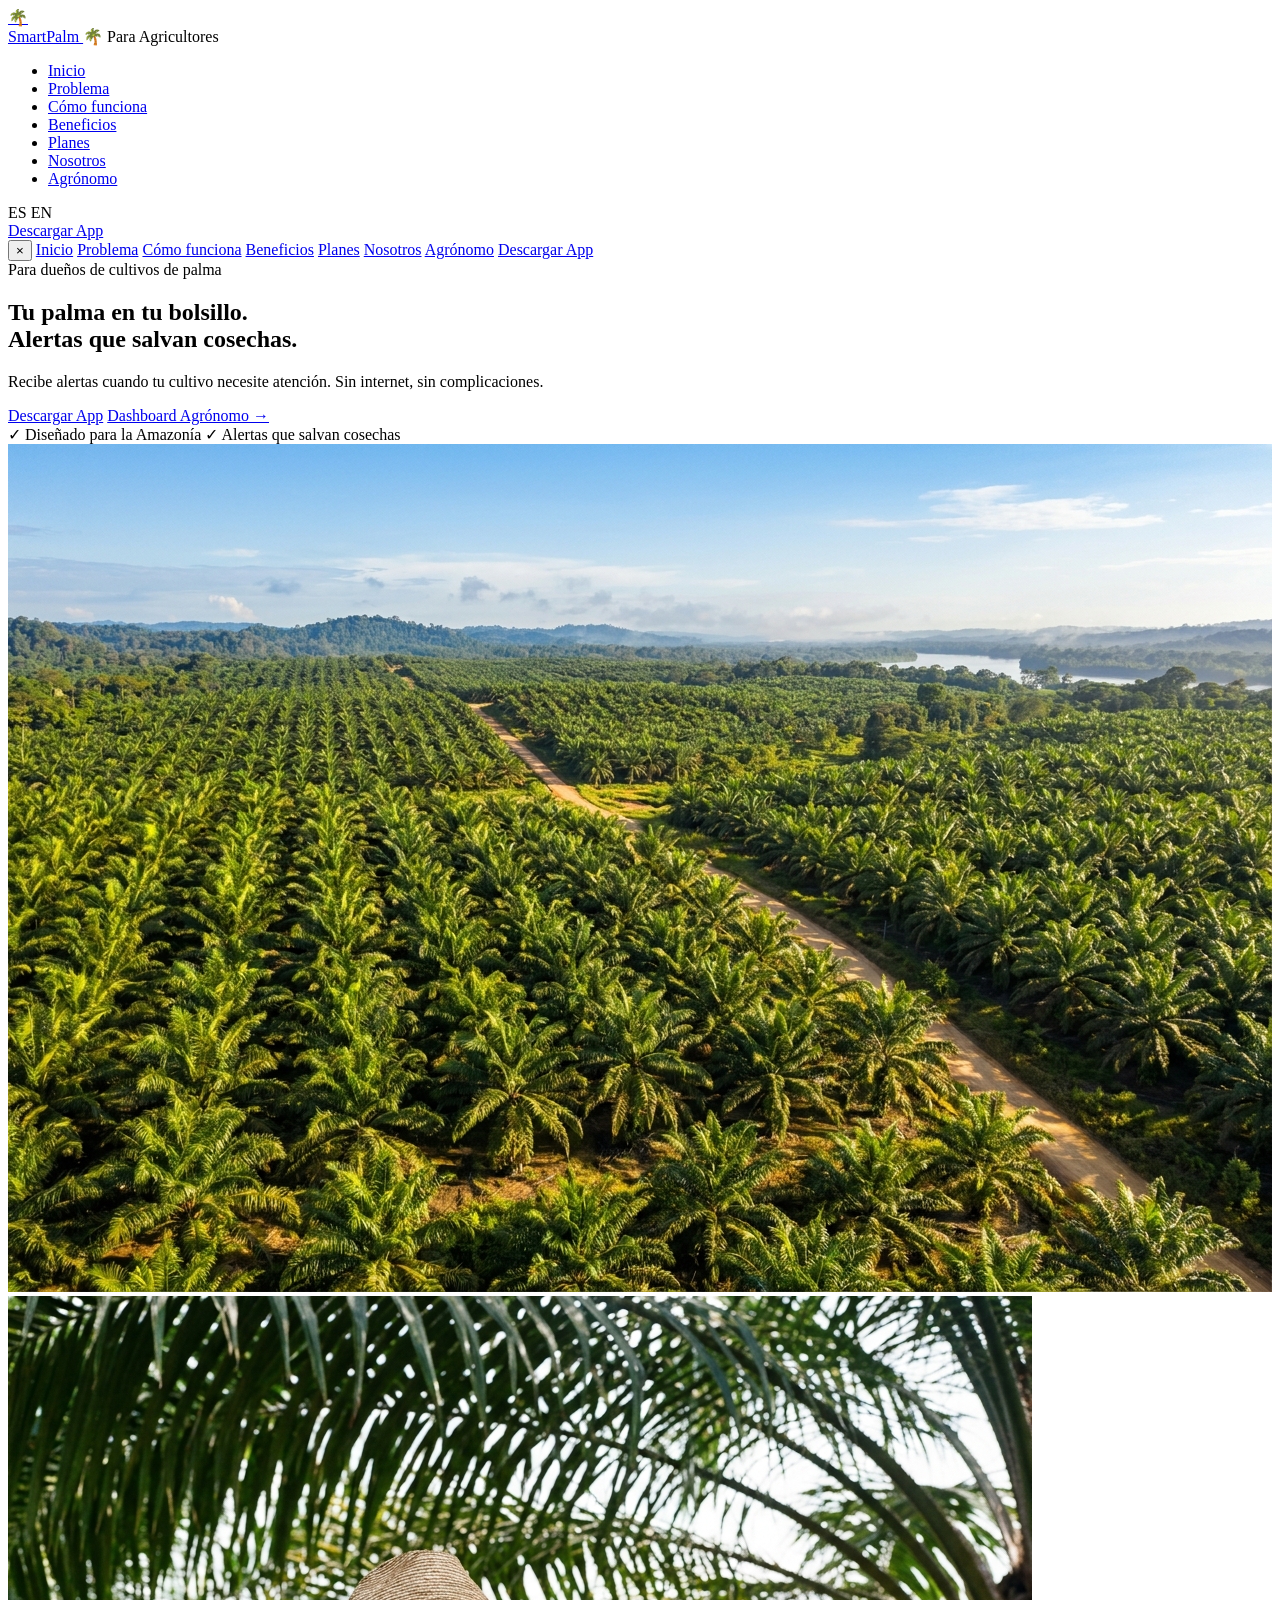
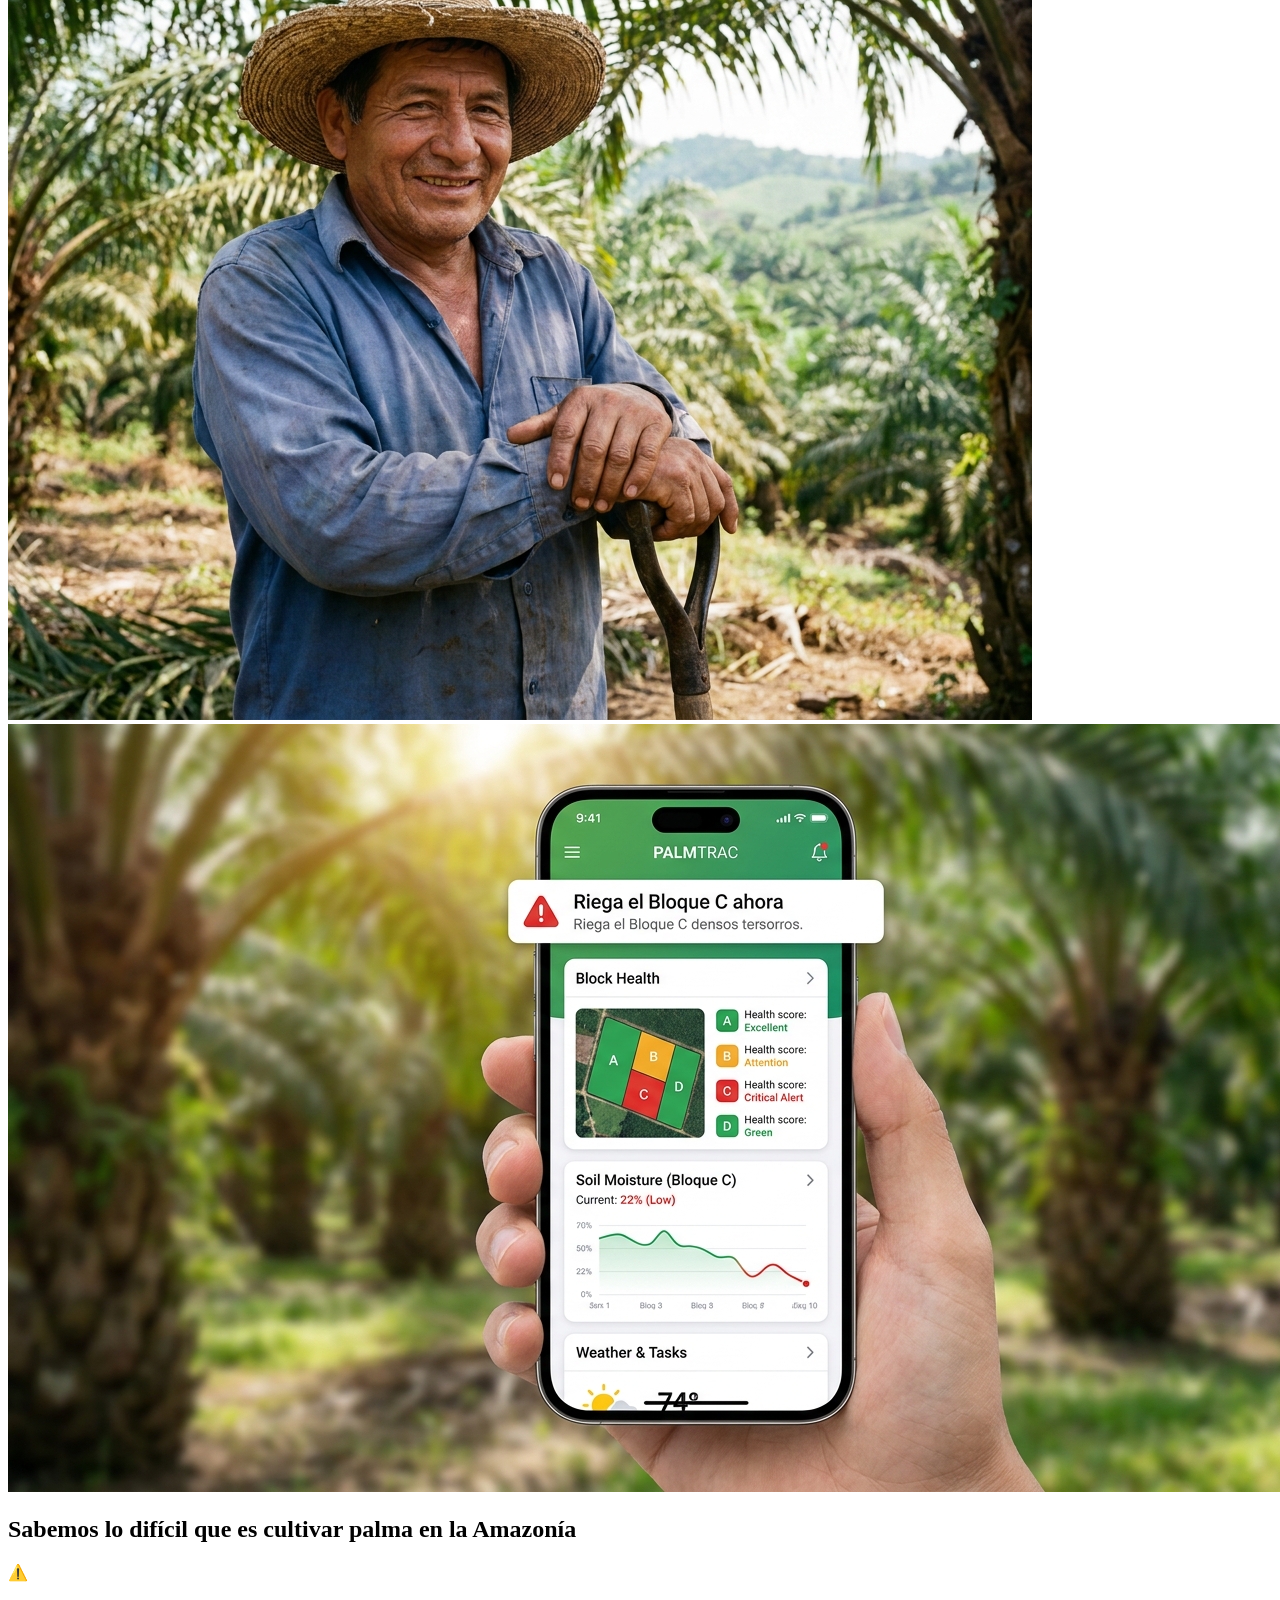
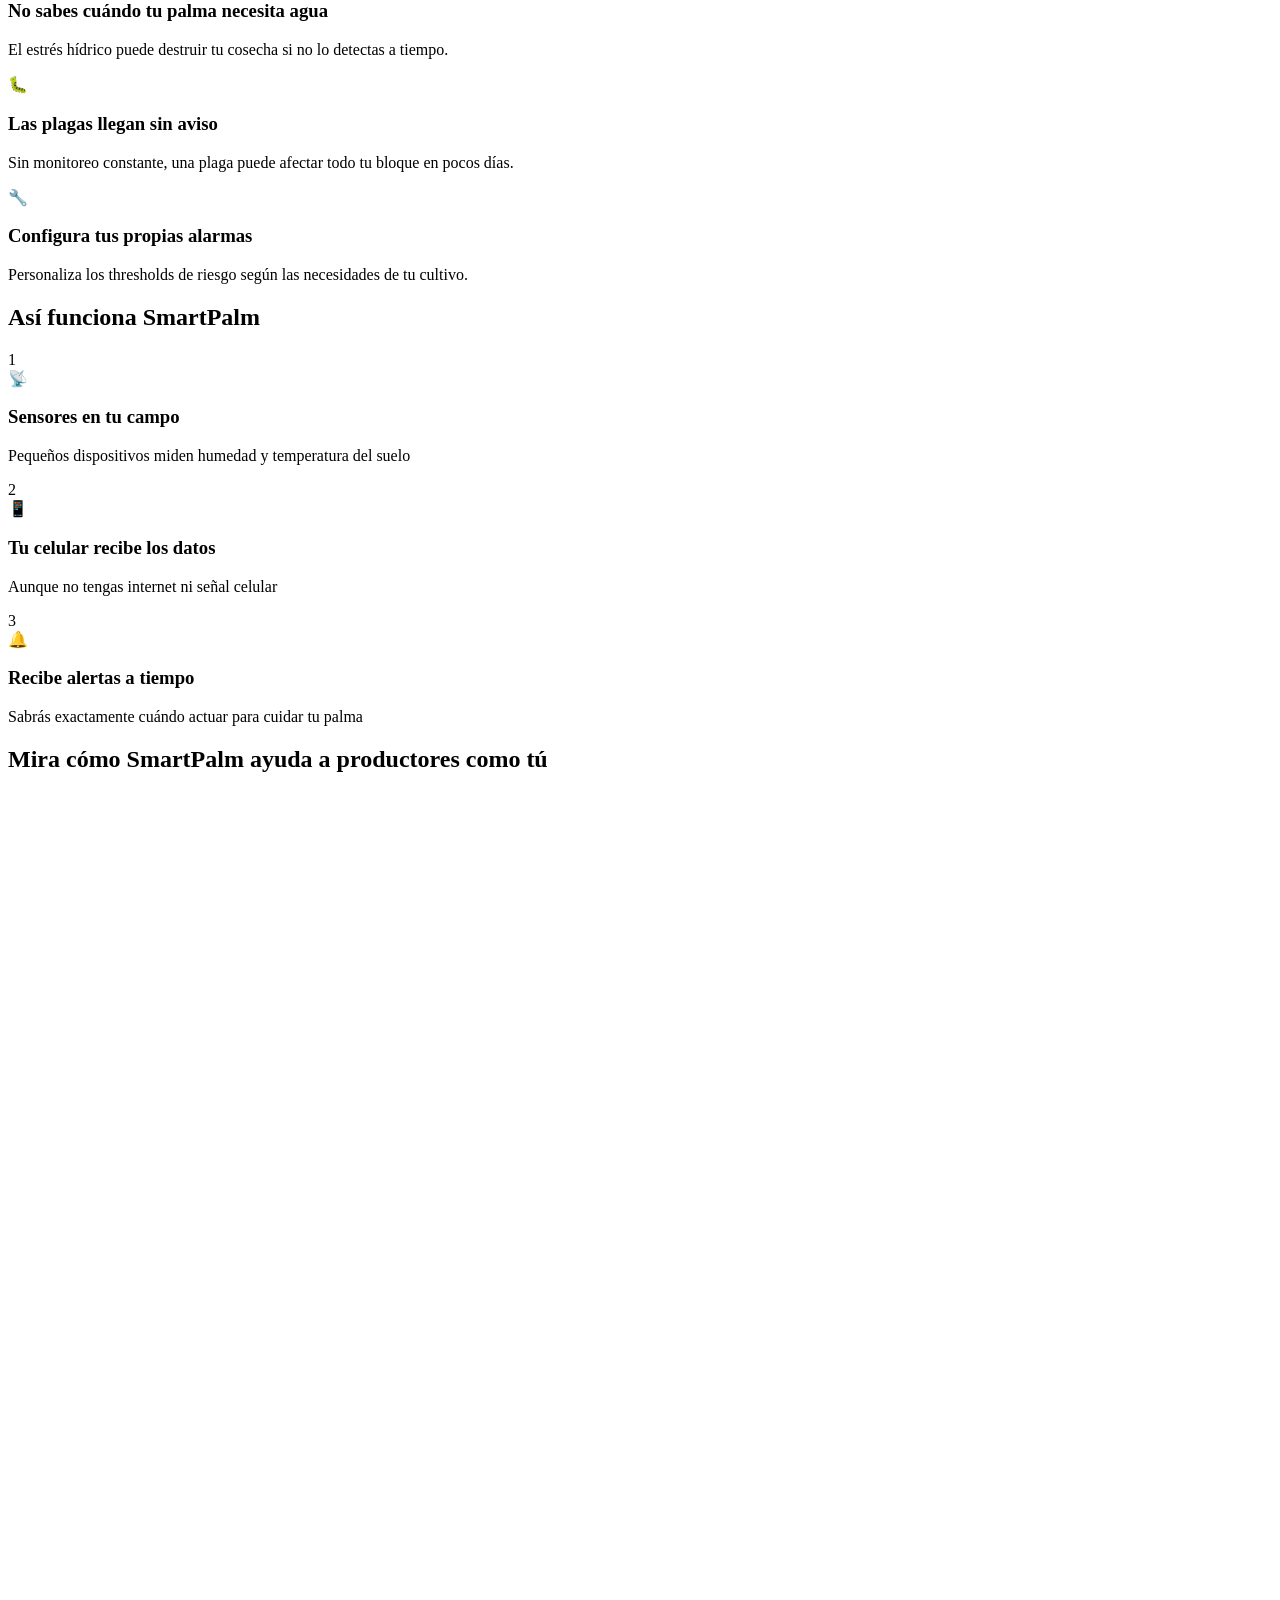
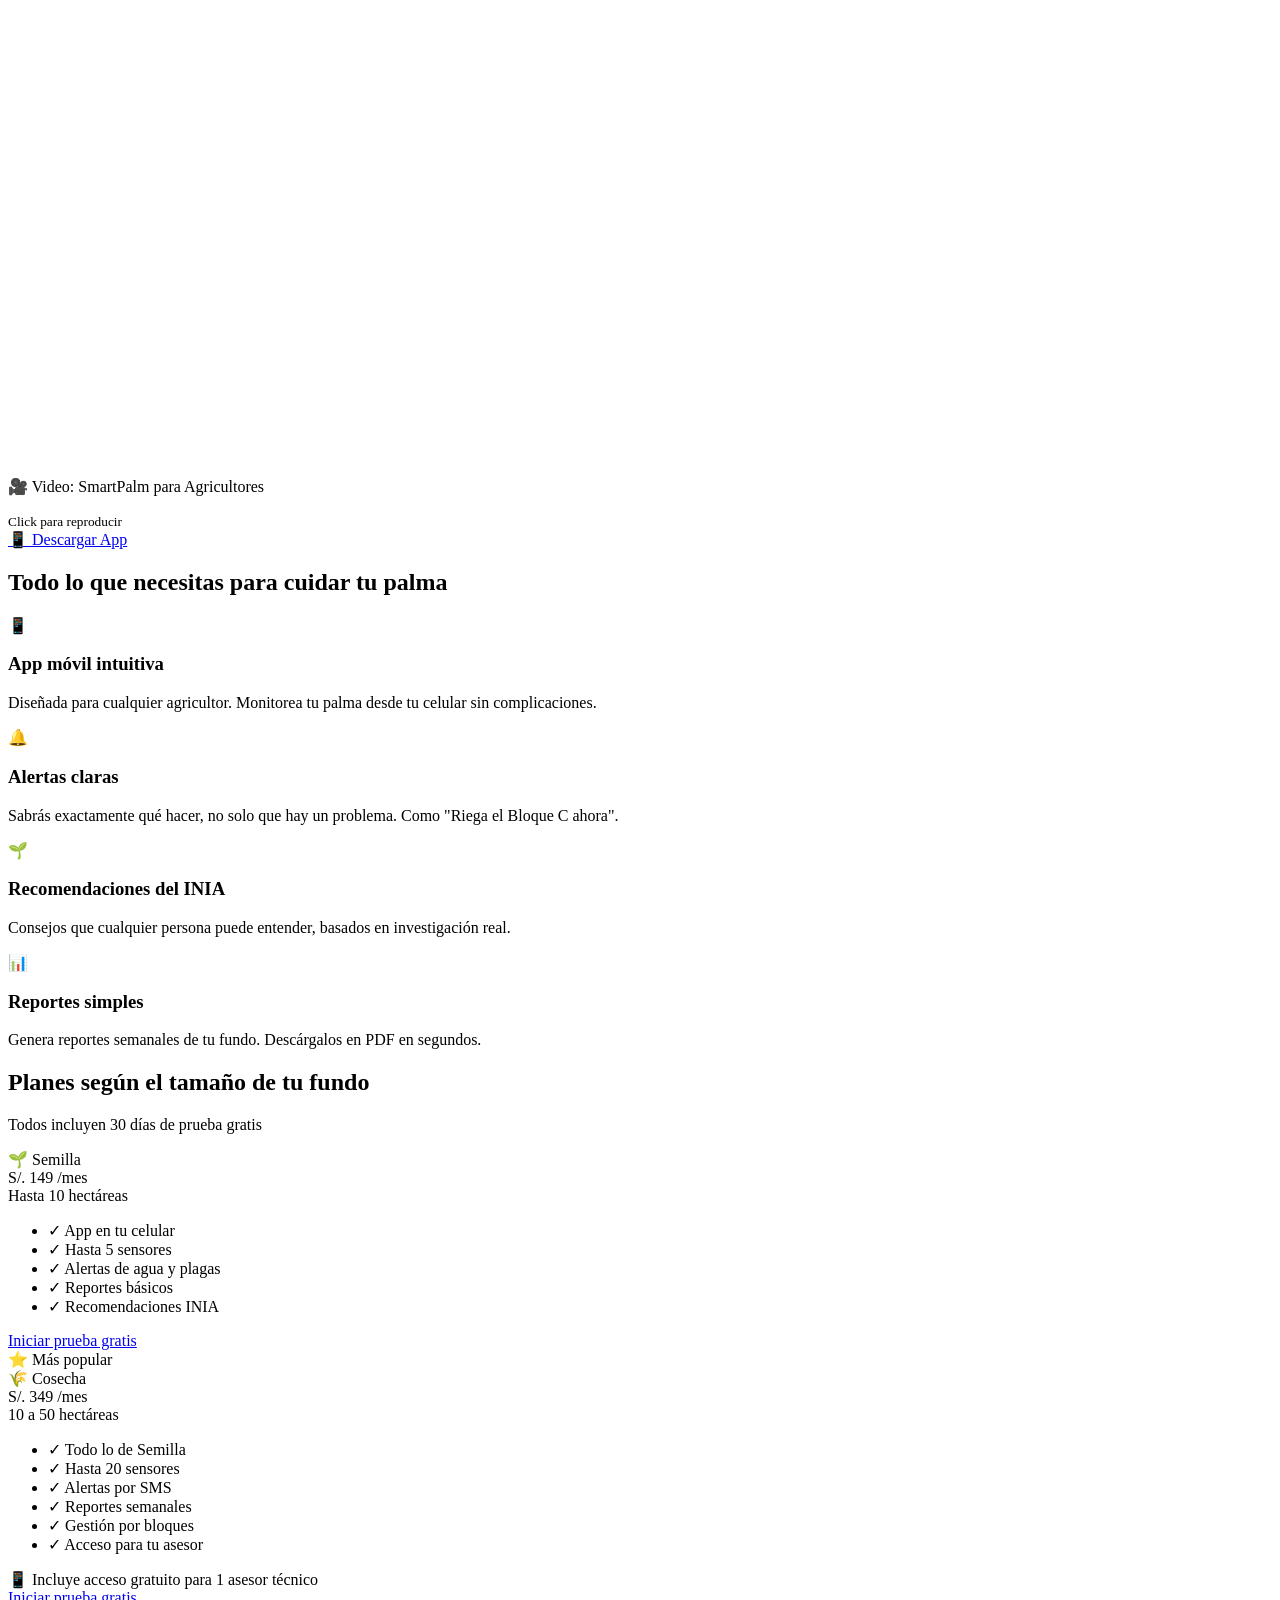
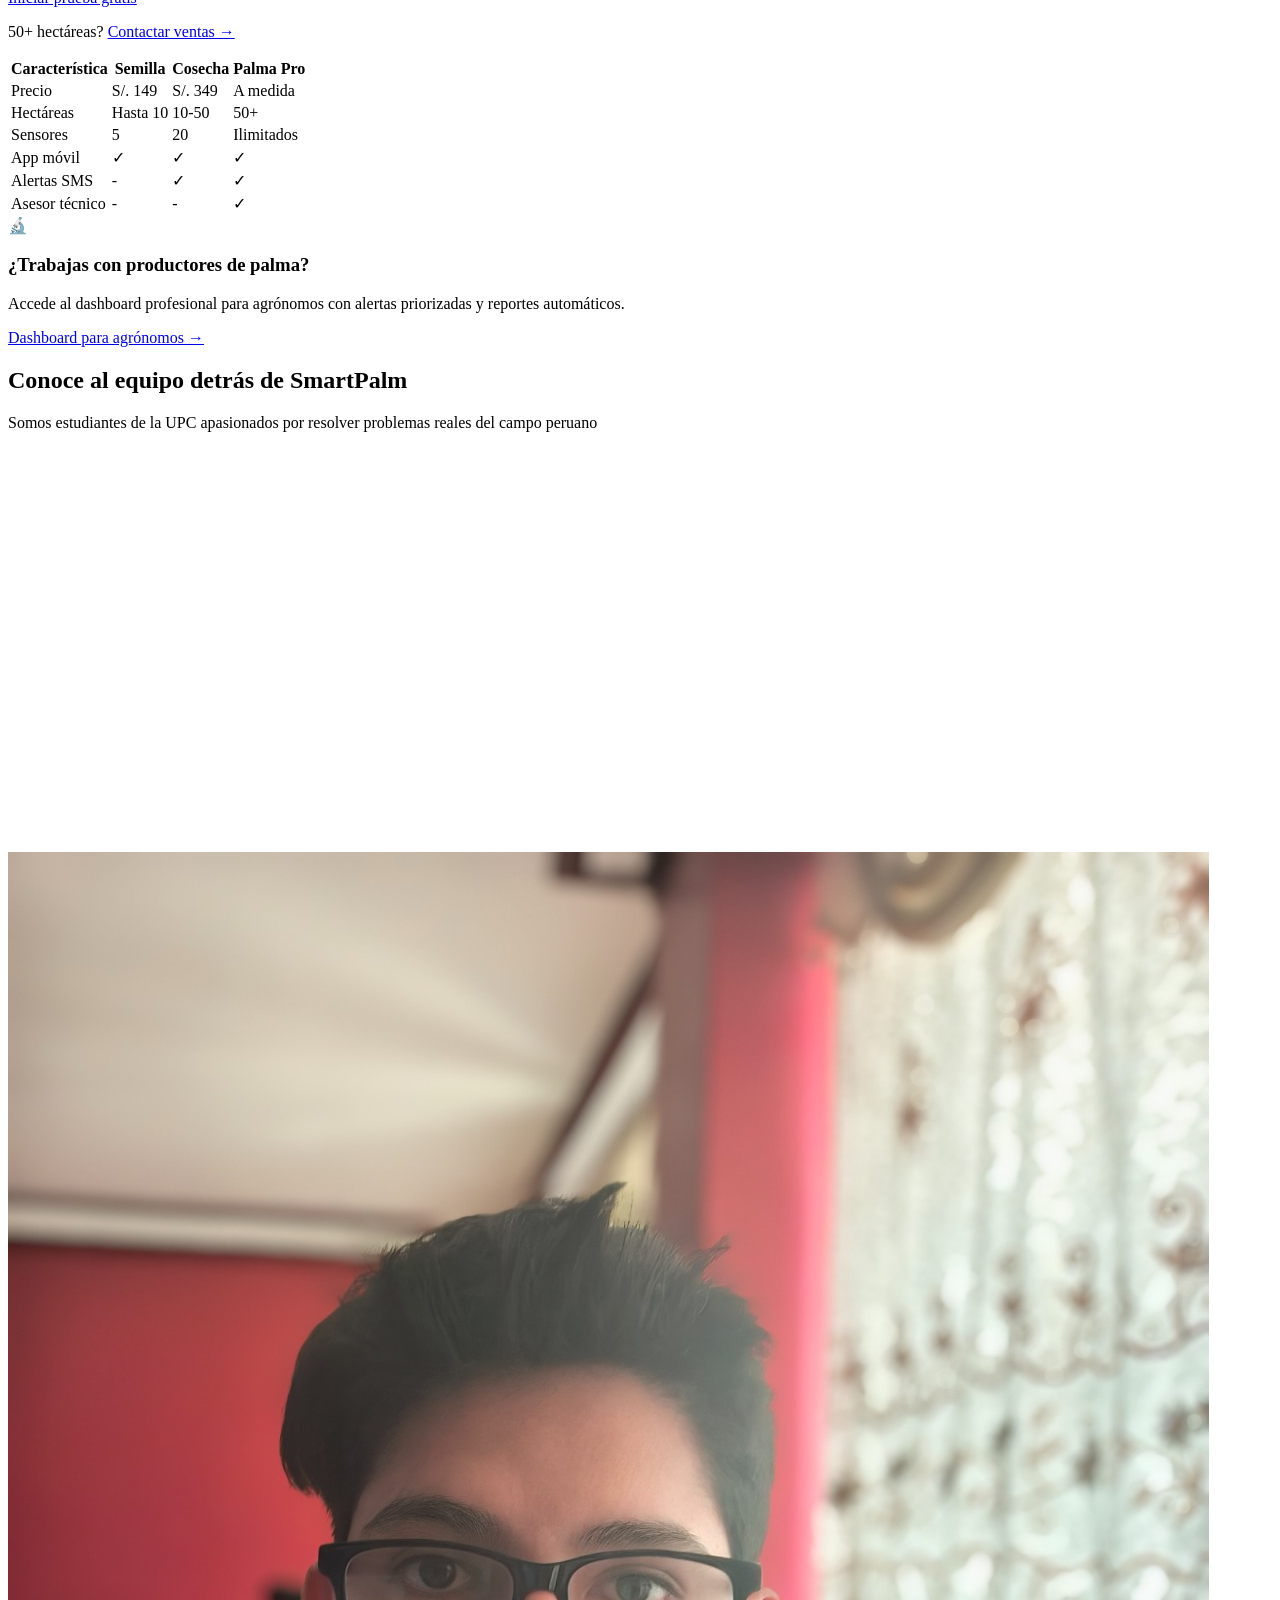
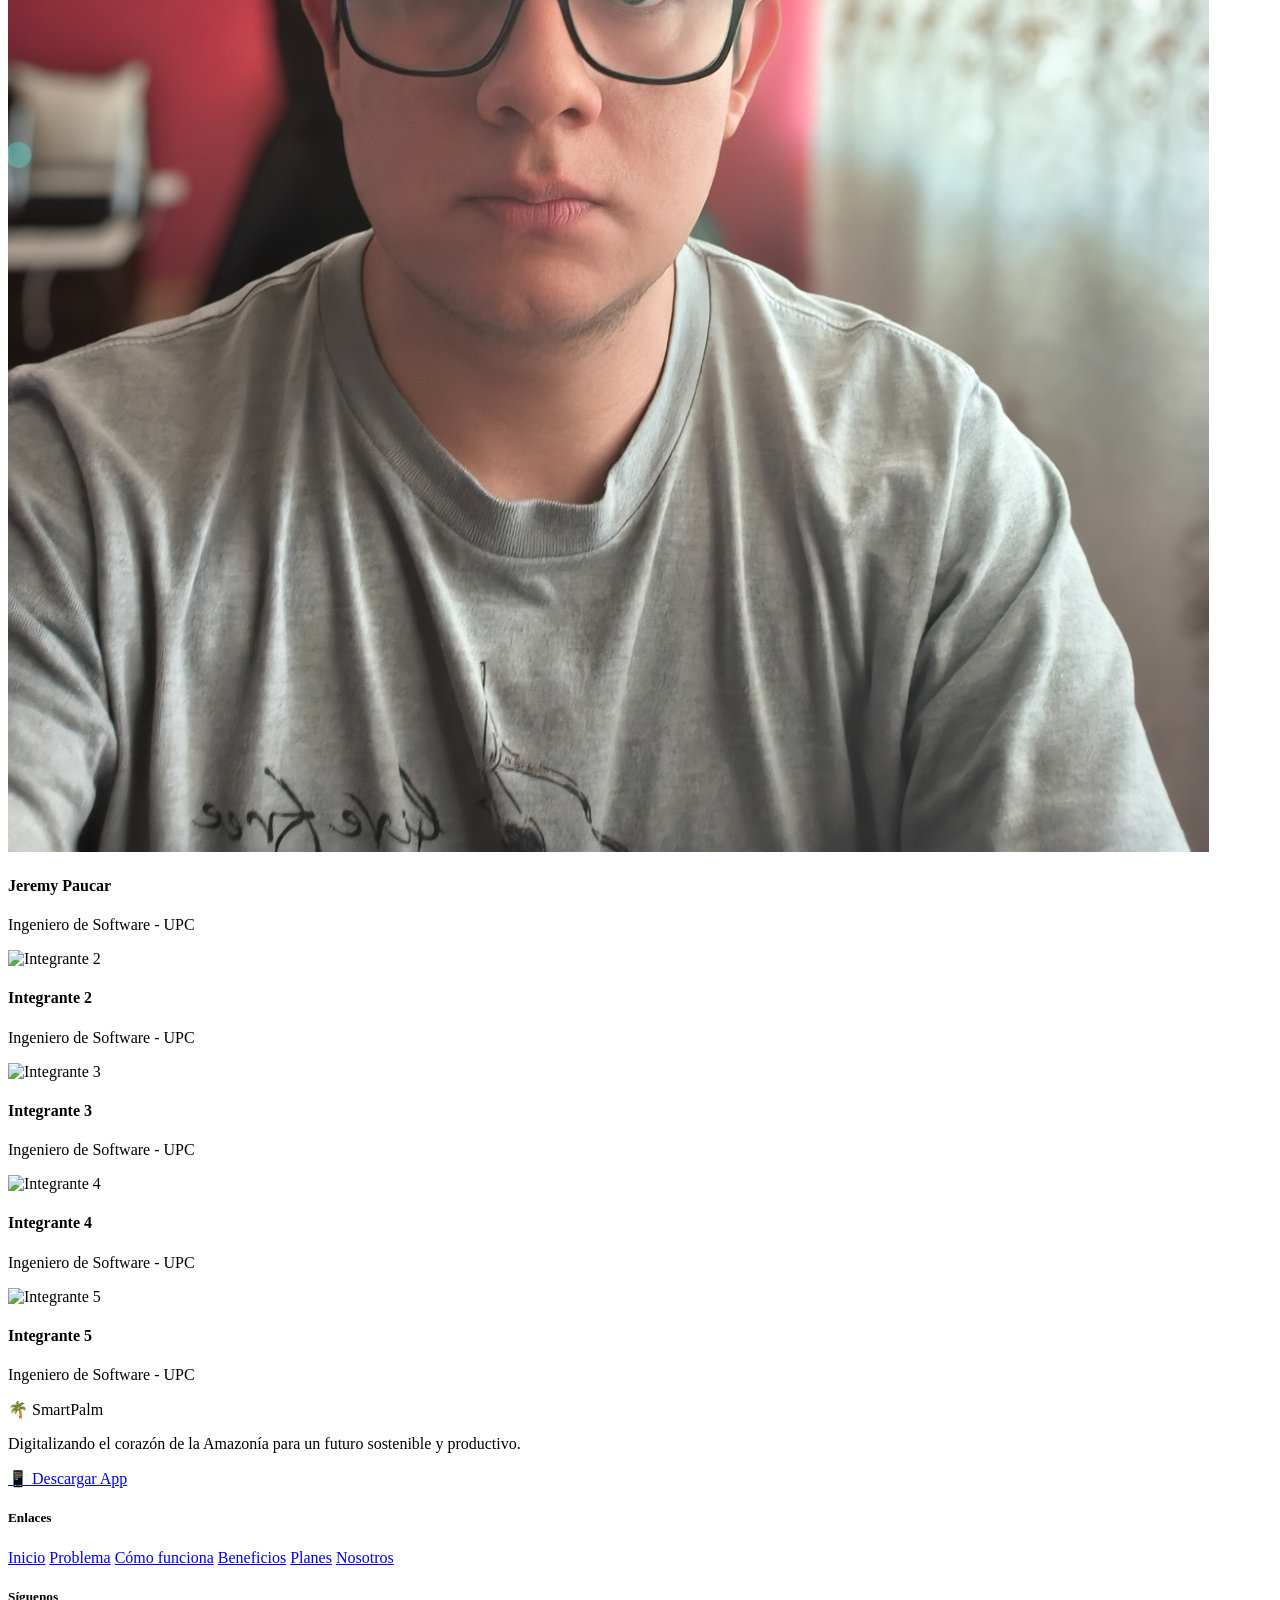
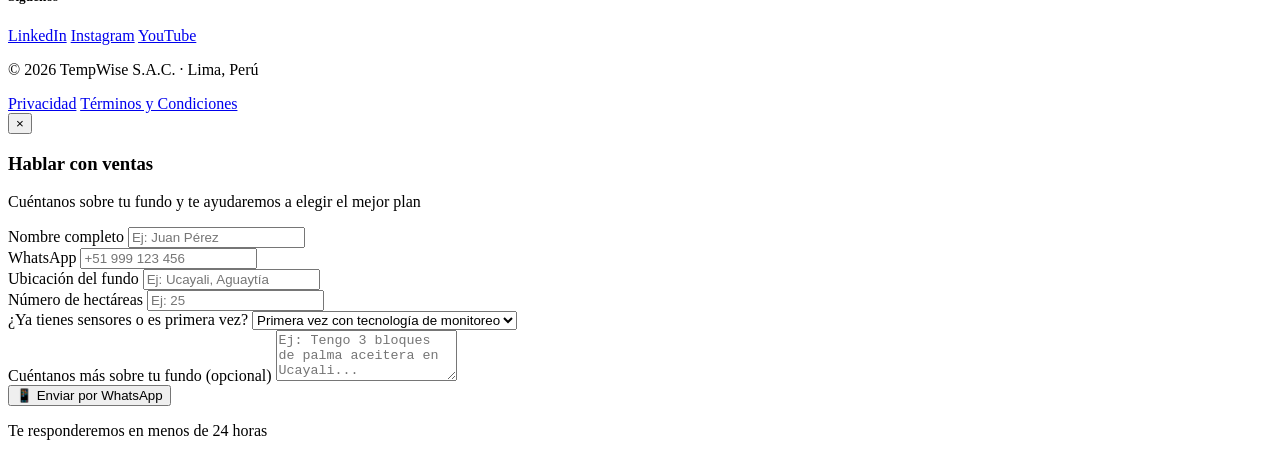
==== commit 1fd32eb4: "feat(team): add Jeremy Paucar profile card Fill team slot 1 with the member name and photo taken fro" ====
--- a/index.html
+++ b/index.html
@@ -379,9 +379,9 @@
         </div>
         <div class="team-card">
           <div class="team-photo">
-            <img src="img/victor-rojas.jpg" alt="Victor Rojas">
-          </div>
-          <h4 class="team-name">Victor Rojas</h4>
+            <img src="" alt="Integrante 2">
+          </div>
+          <h4 class="team-name">Integrante 2</h4>
           <p class="team-role">Ingeniero de Software - UPC</p>
         </div>
         <div class="team-card">
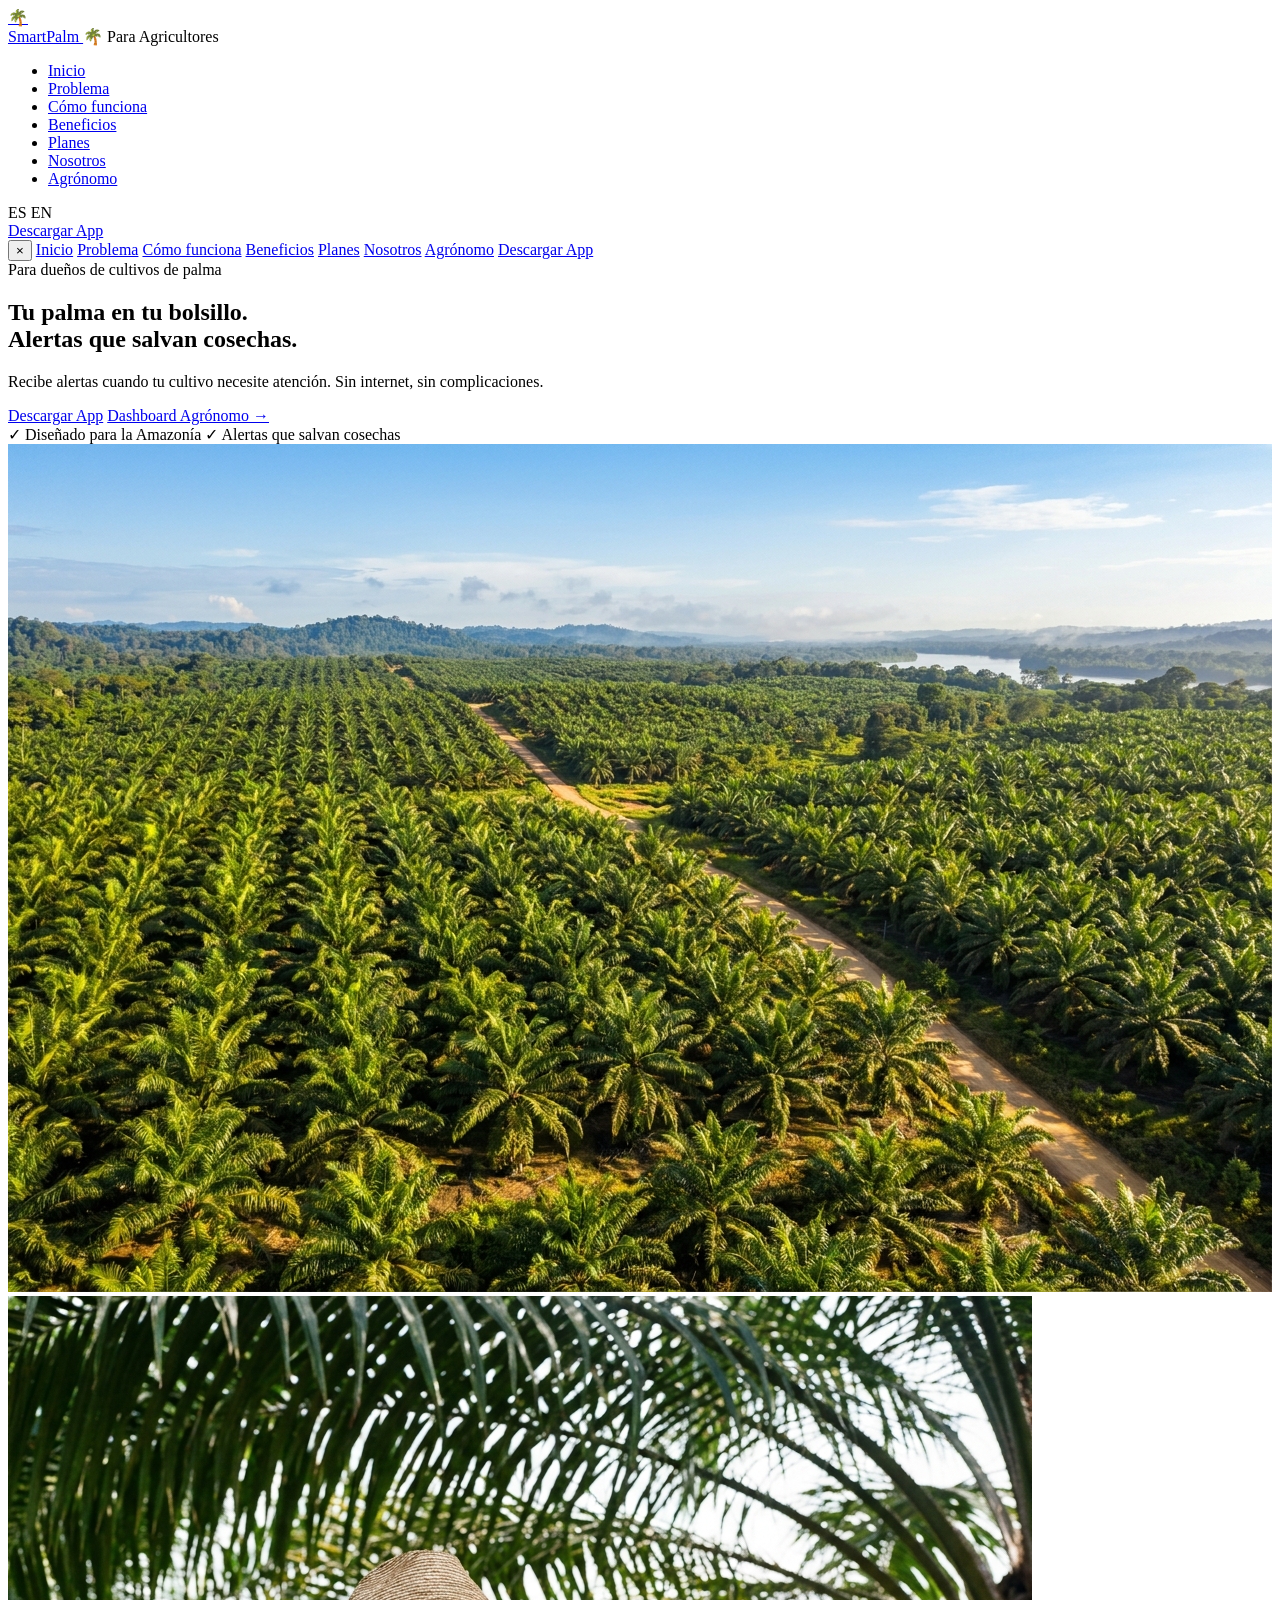
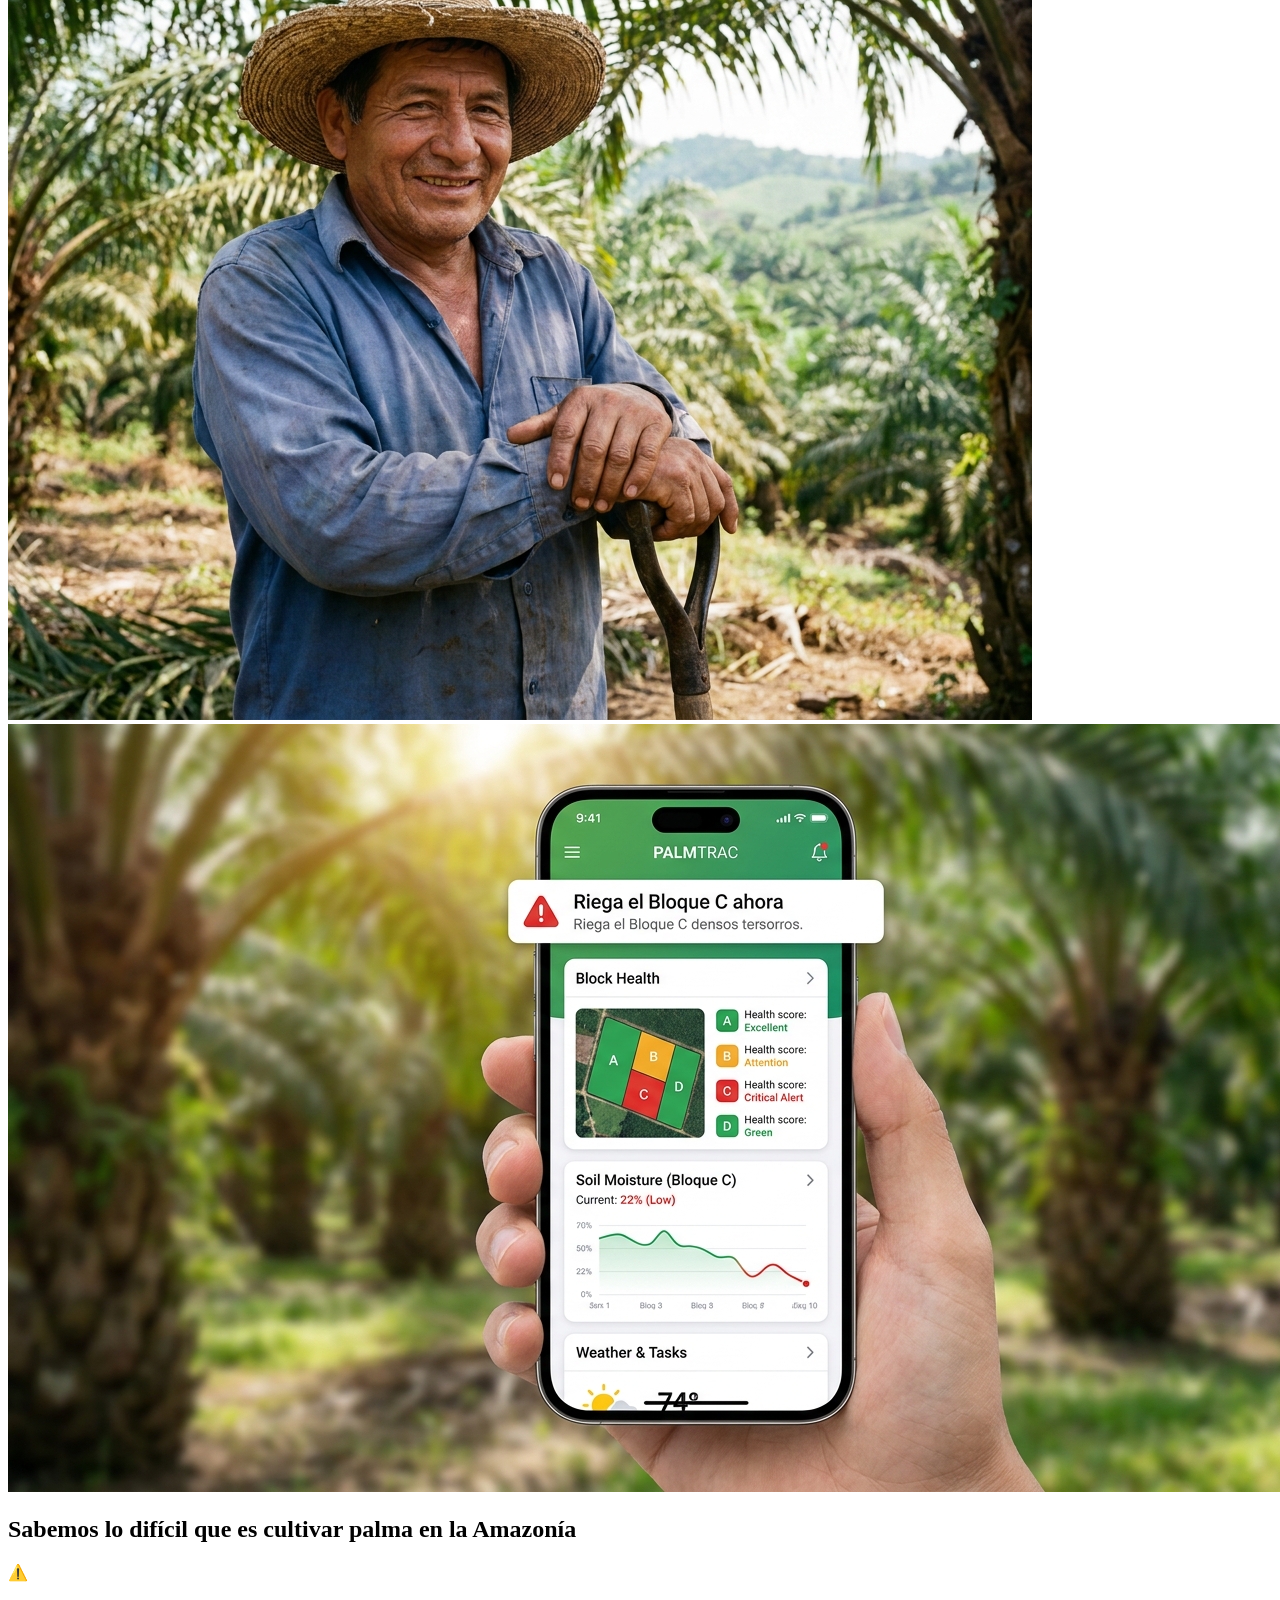
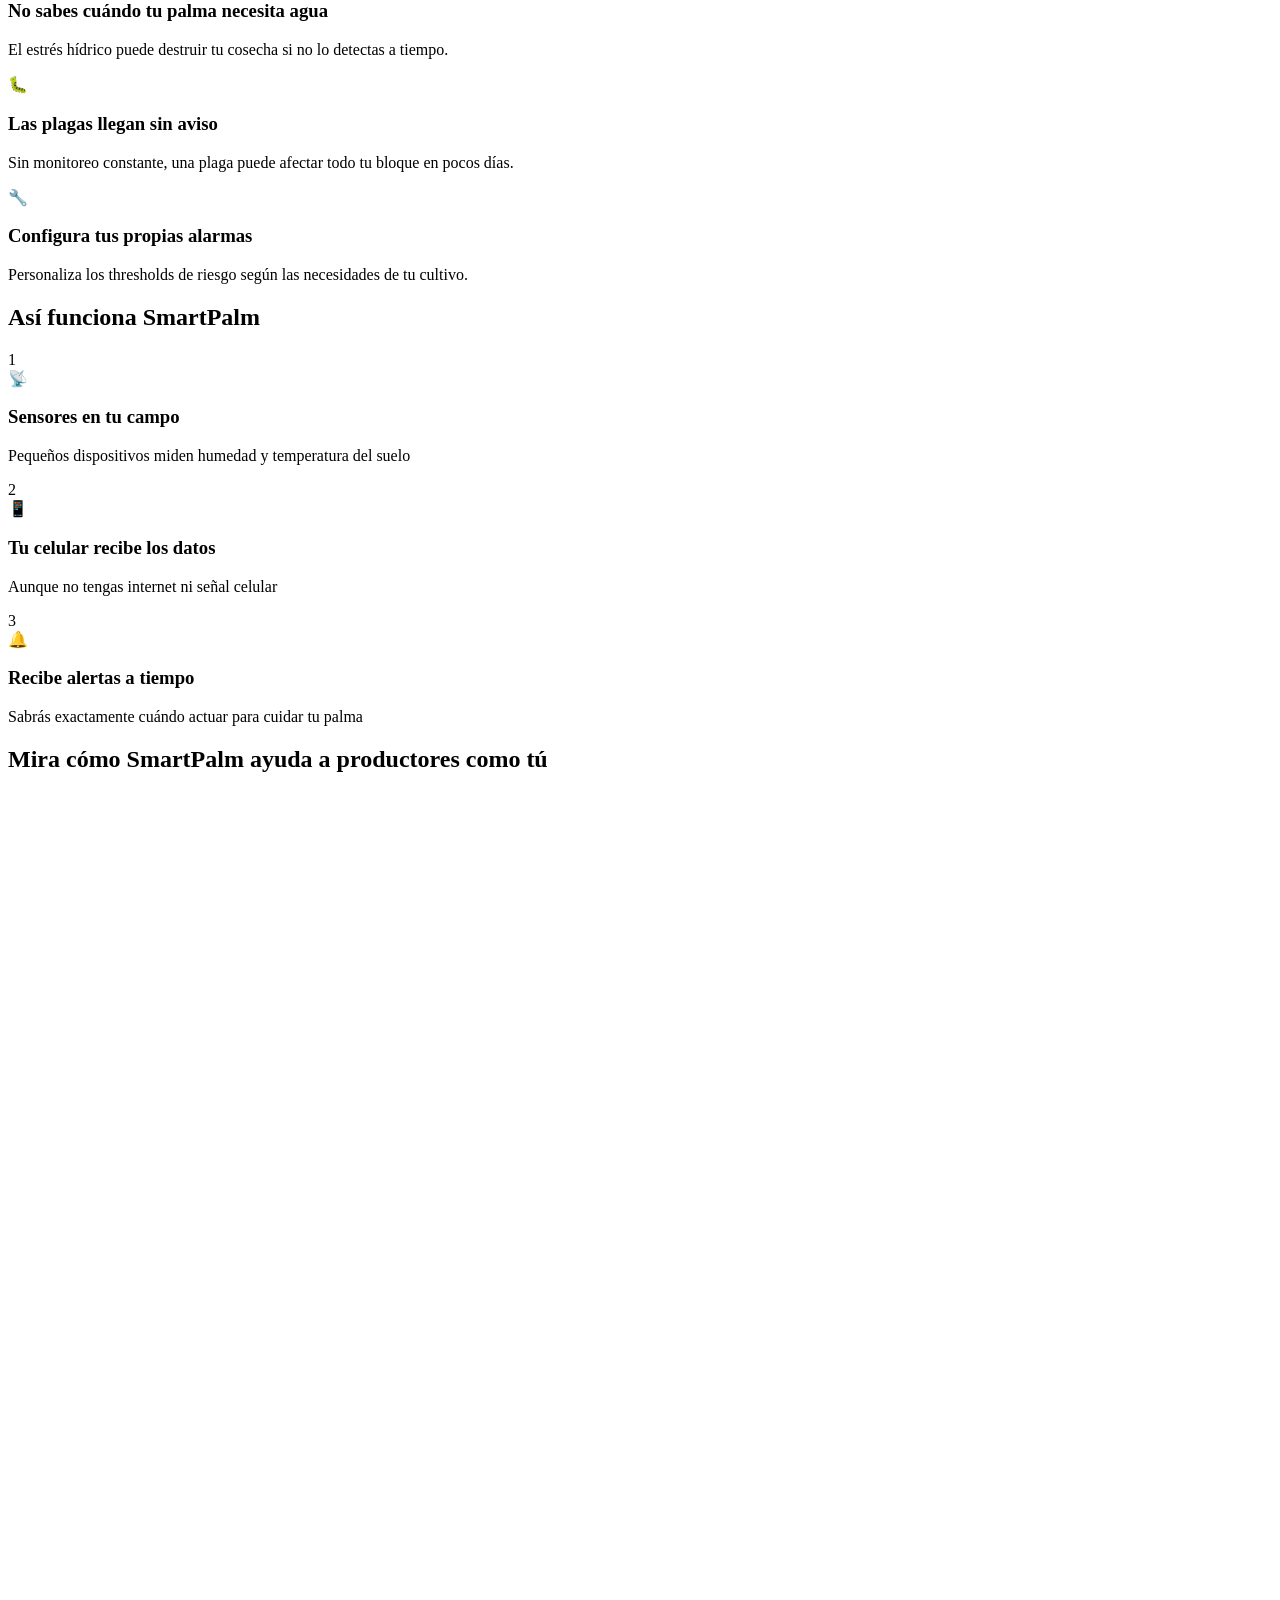
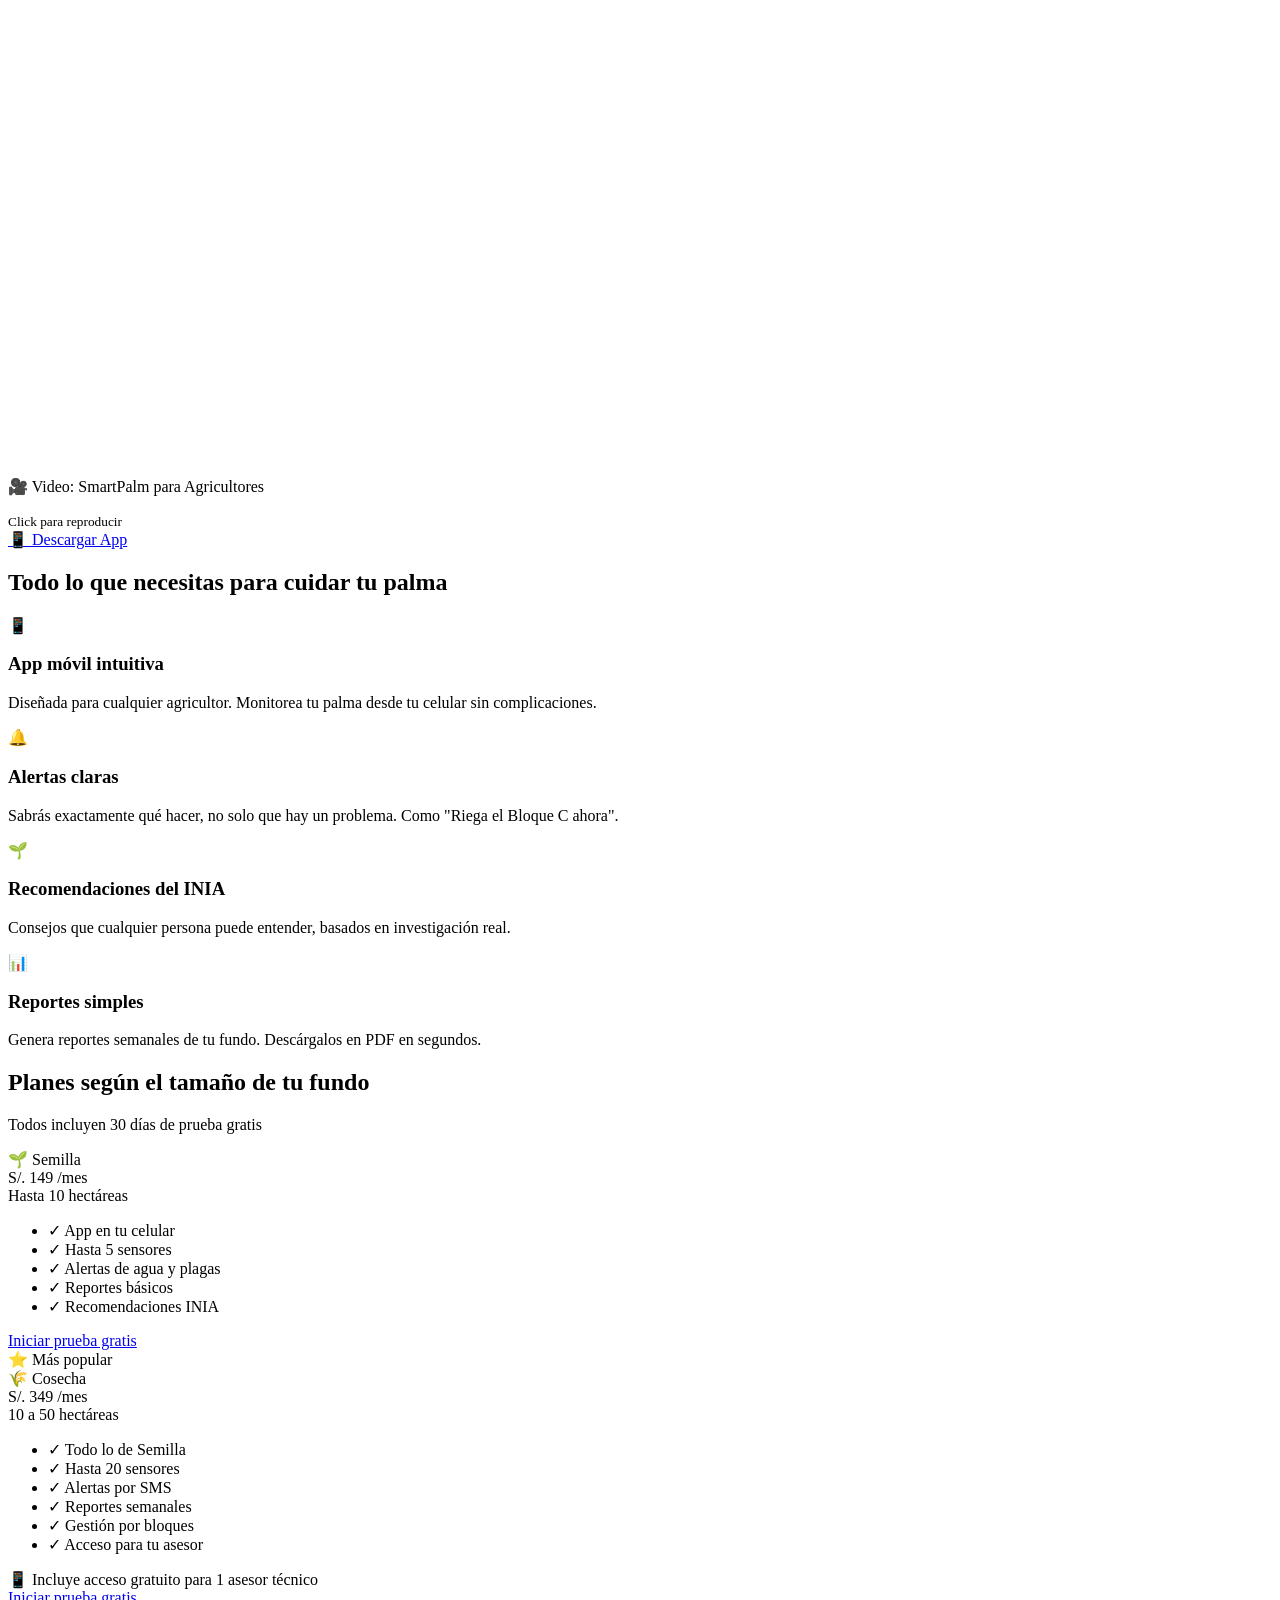
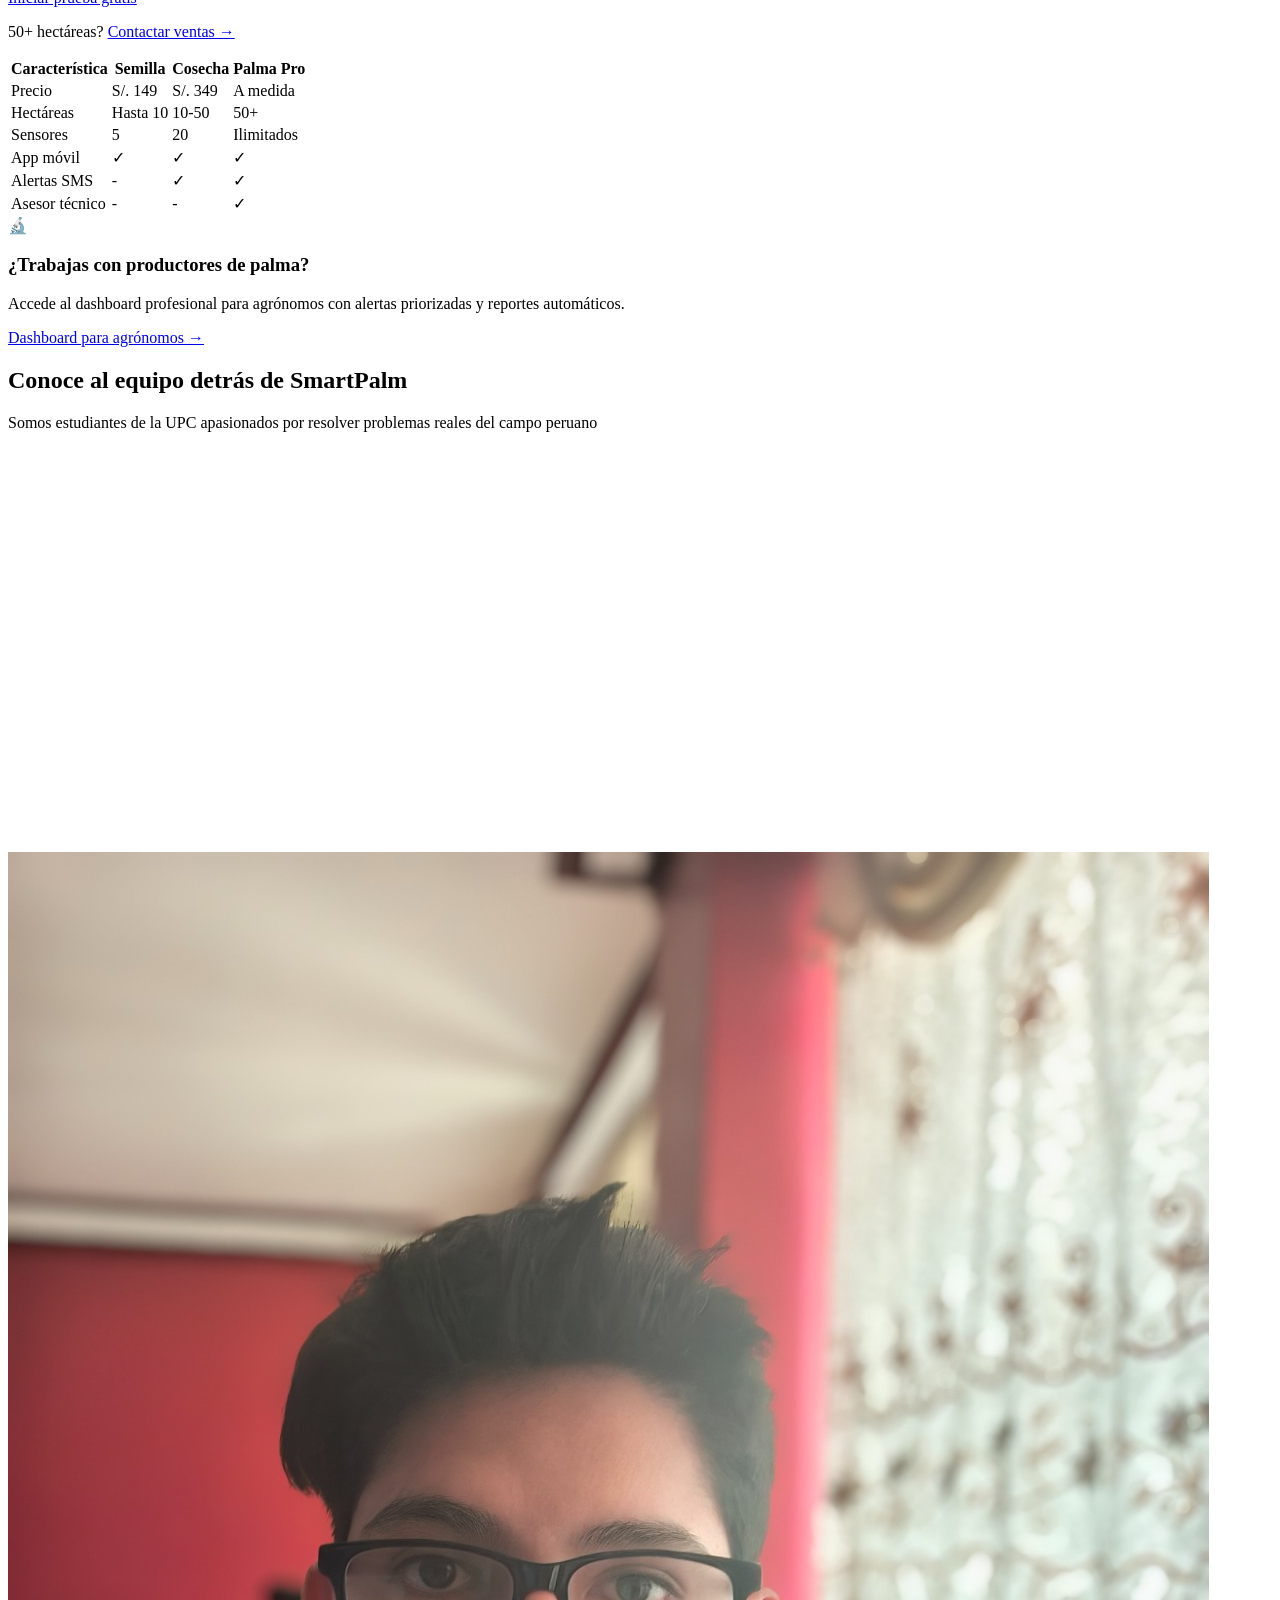
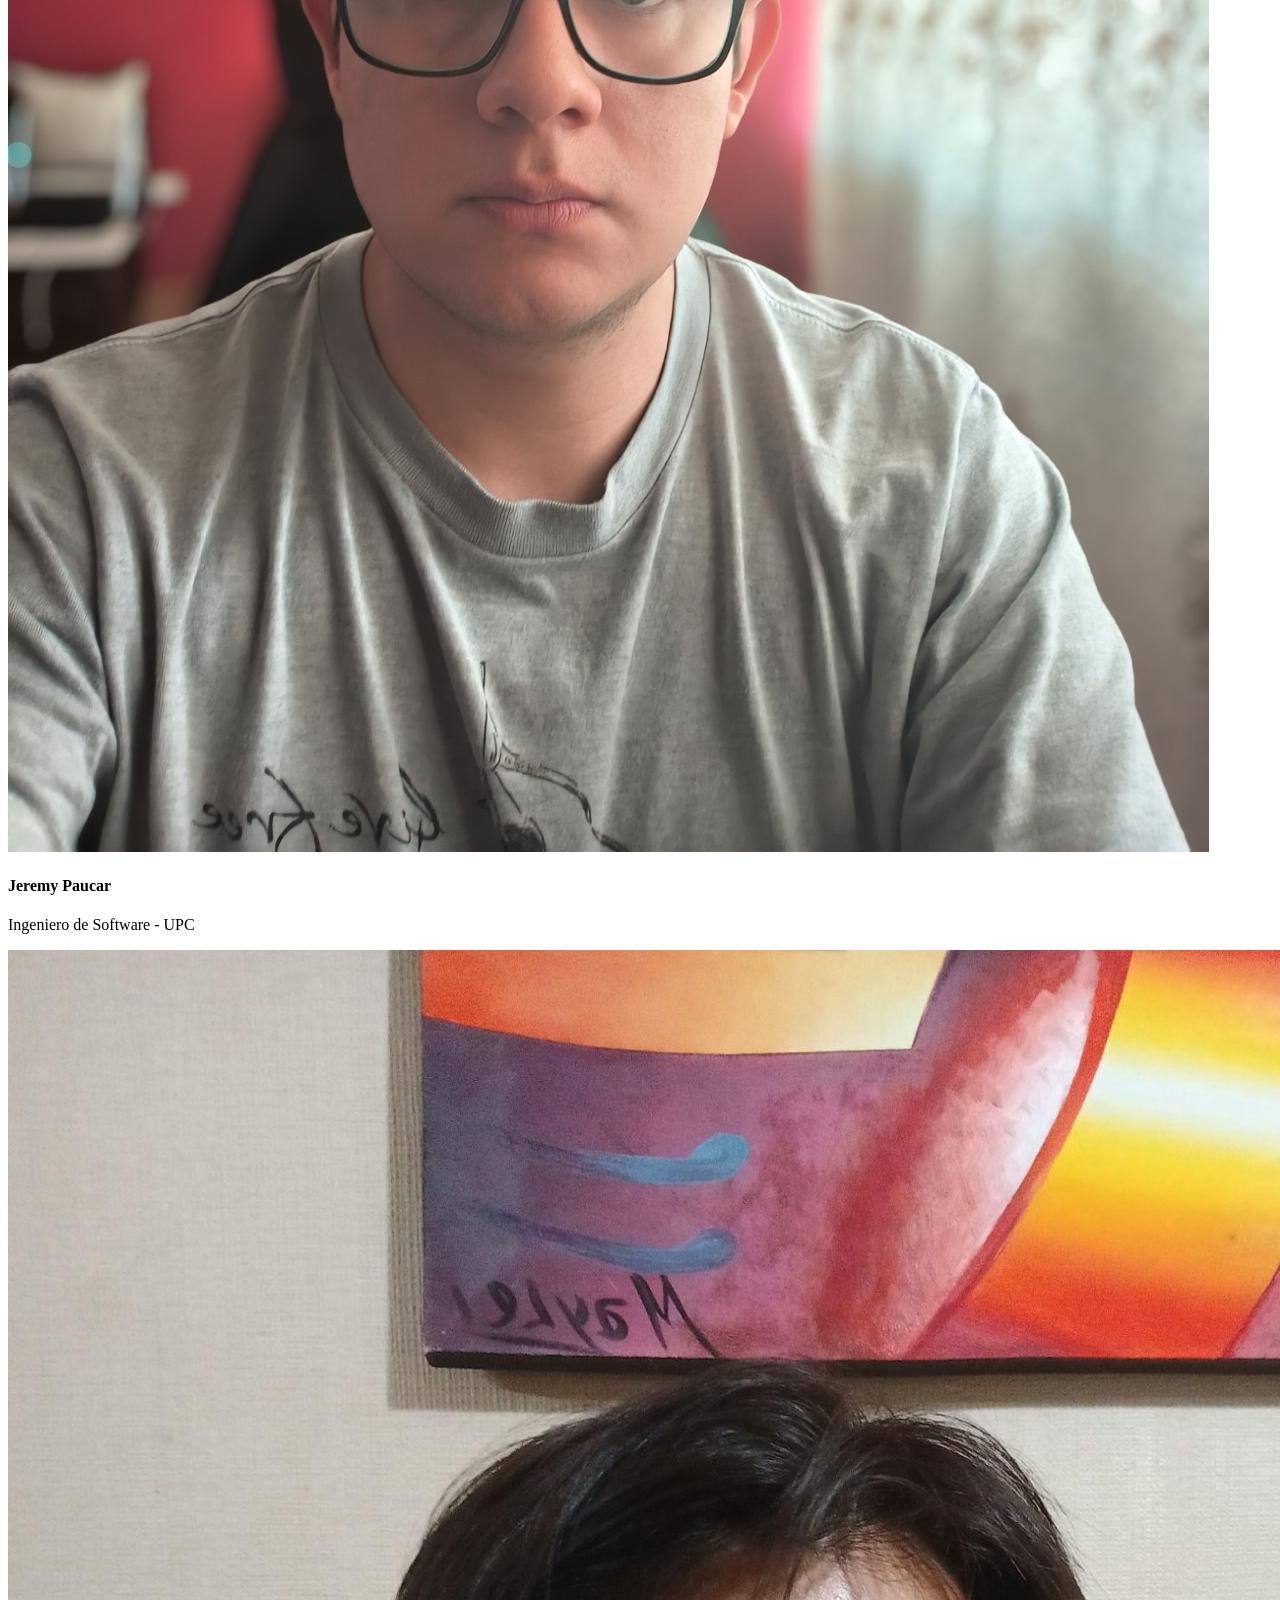
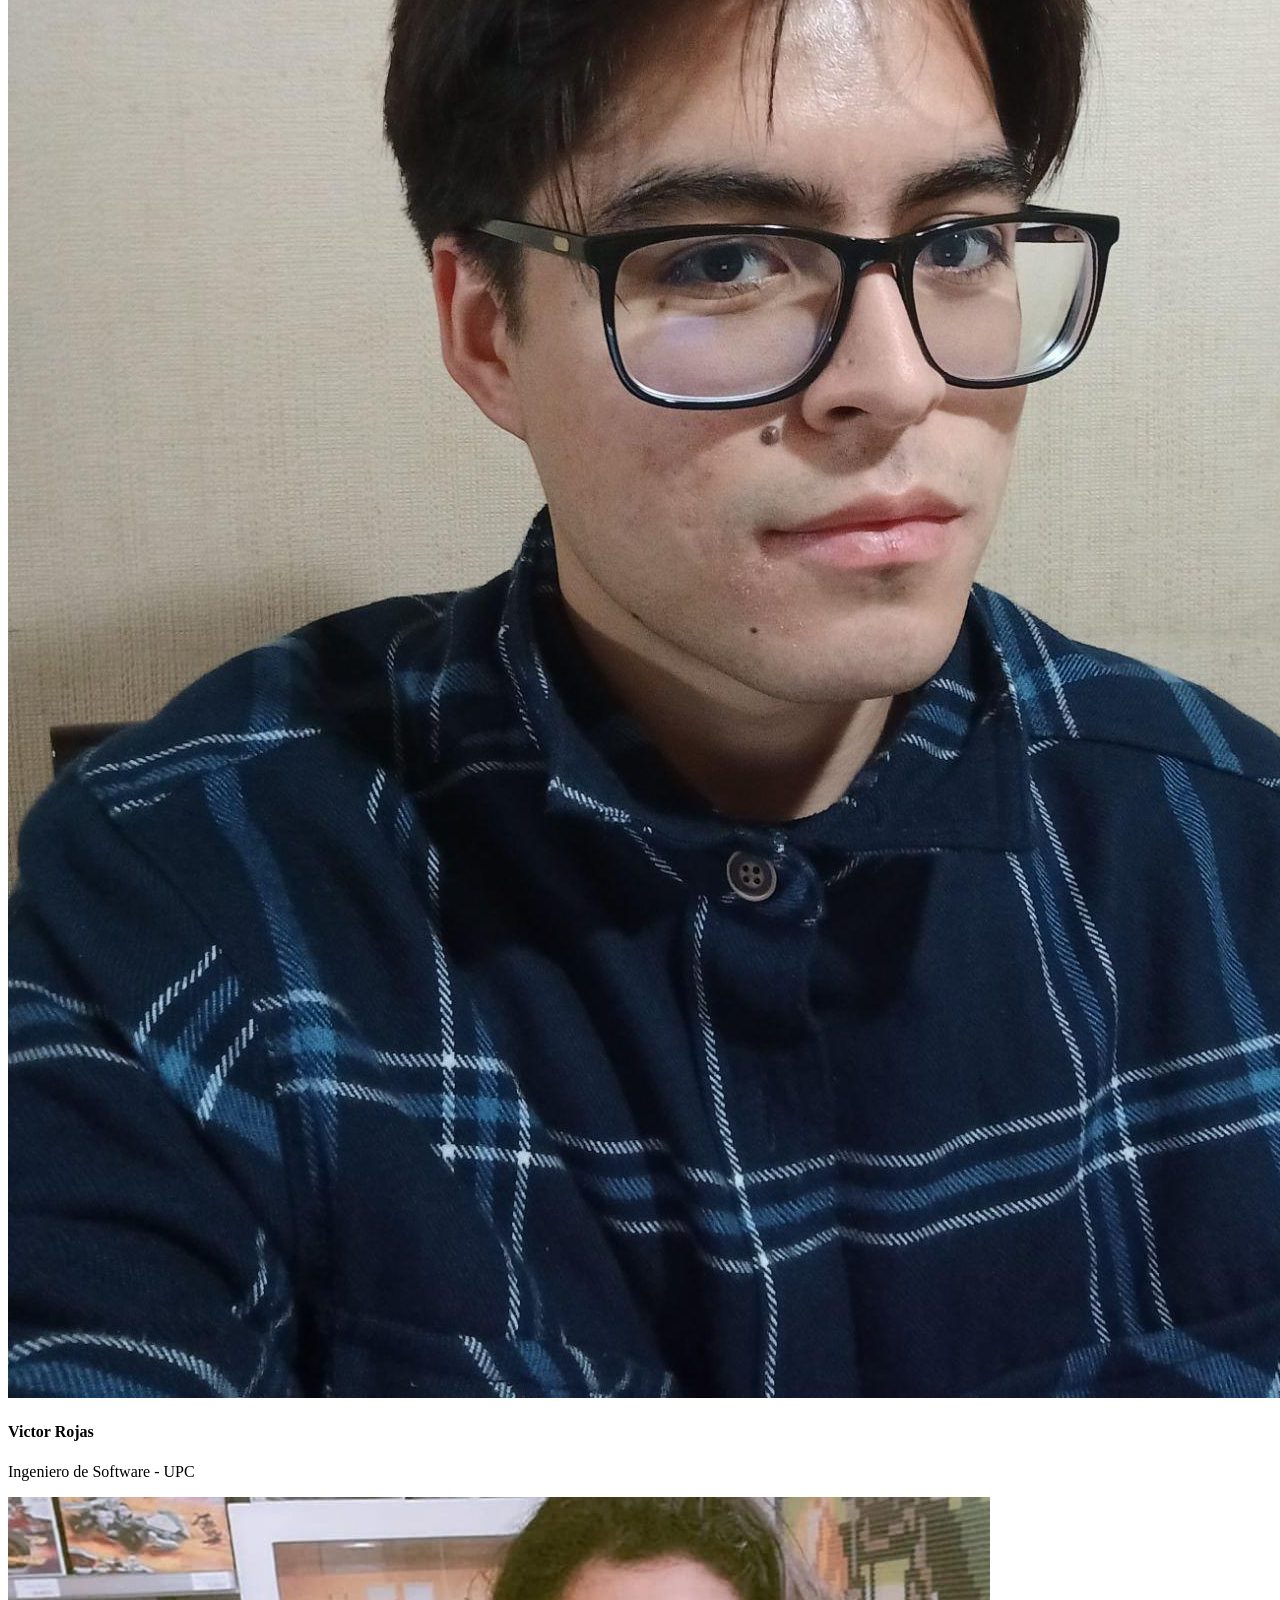
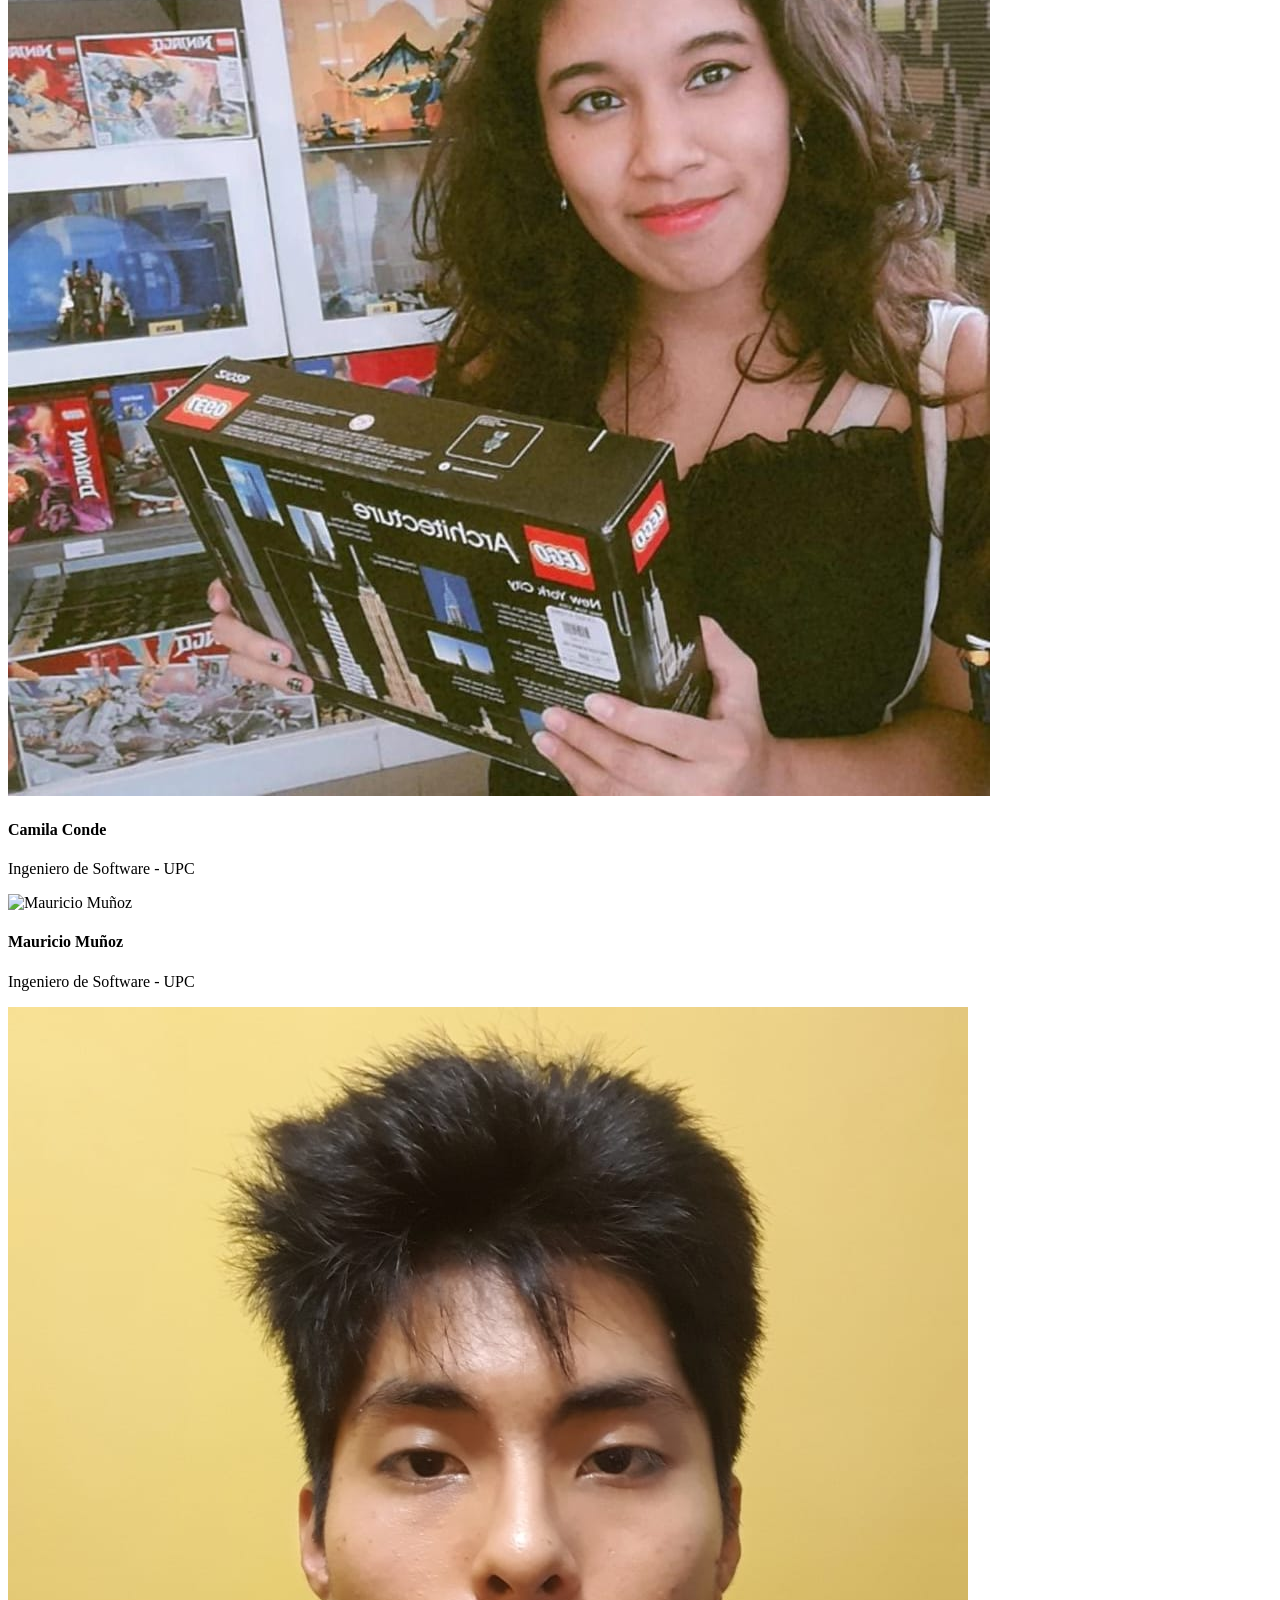
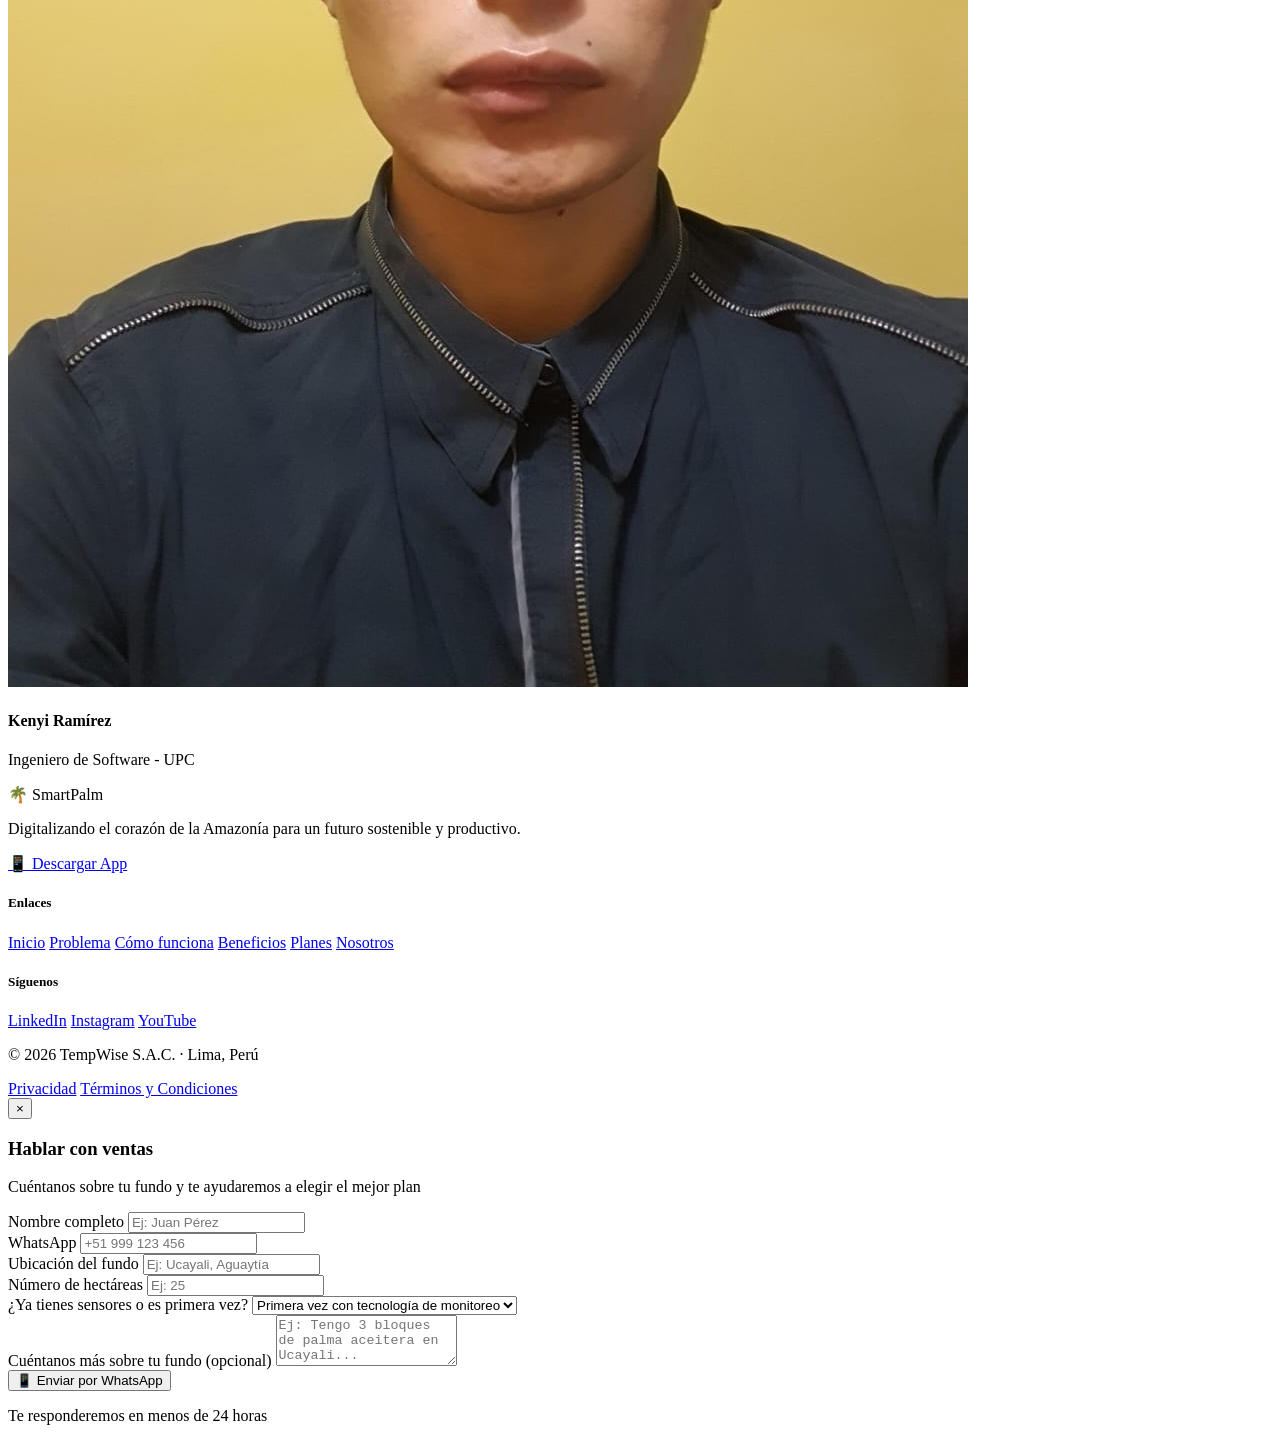
==== commit 2be9ba1b: "feat(team): add Kenyi Ramírez profile card Fill team slot 5 with the member name and photo taken fro" ====
--- a/index.html
+++ b/index.html
@@ -379,30 +379,30 @@
         </div>
         <div class="team-card">
           <div class="team-photo">
-            <img src="" alt="Integrante 2">
-          </div>
-          <h4 class="team-name">Integrante 2</h4>
+            <img src="img/victor-rojas.jpg" alt="Victor Rojas">
+          </div>
+          <h4 class="team-name">Victor Rojas</h4>
           <p class="team-role">Ingeniero de Software - UPC</p>
         </div>
         <div class="team-card">
           <div class="team-photo">
-            <img src="" alt="Integrante 3">
-          </div>
-          <h4 class="team-name">Integrante 3</h4>
+            <img src="img/camila-conde.jpg" alt="Camila Conde">
+          </div>
+          <h4 class="team-name">Camila Conde</h4>
           <p class="team-role">Ingeniero de Software - UPC</p>
         </div>
         <div class="team-card">
           <div class="team-photo">
-            <img src="" alt="Integrante 4">
-          </div>
-          <h4 class="team-name">Integrante 4</h4>
+            <img src="img/mauricio-munoz.png" alt="Mauricio Muñoz">
+          </div>
+          <h4 class="team-name">Mauricio Muñoz</h4>
           <p class="team-role">Ingeniero de Software - UPC</p>
         </div>
         <div class="team-card">
           <div class="team-photo">
-            <img src="" alt="Integrante 5">
-          </div>
-          <h4 class="team-name">Integrante 5</h4>
+            <img src="img/kenyi-ramirez.png" alt="Kenyi Ramírez">
+          </div>
+          <h4 class="team-name">Kenyi Ramírez</h4>
           <p class="team-role">Ingeniero de Software - UPC</p>
         </div>
       </div>
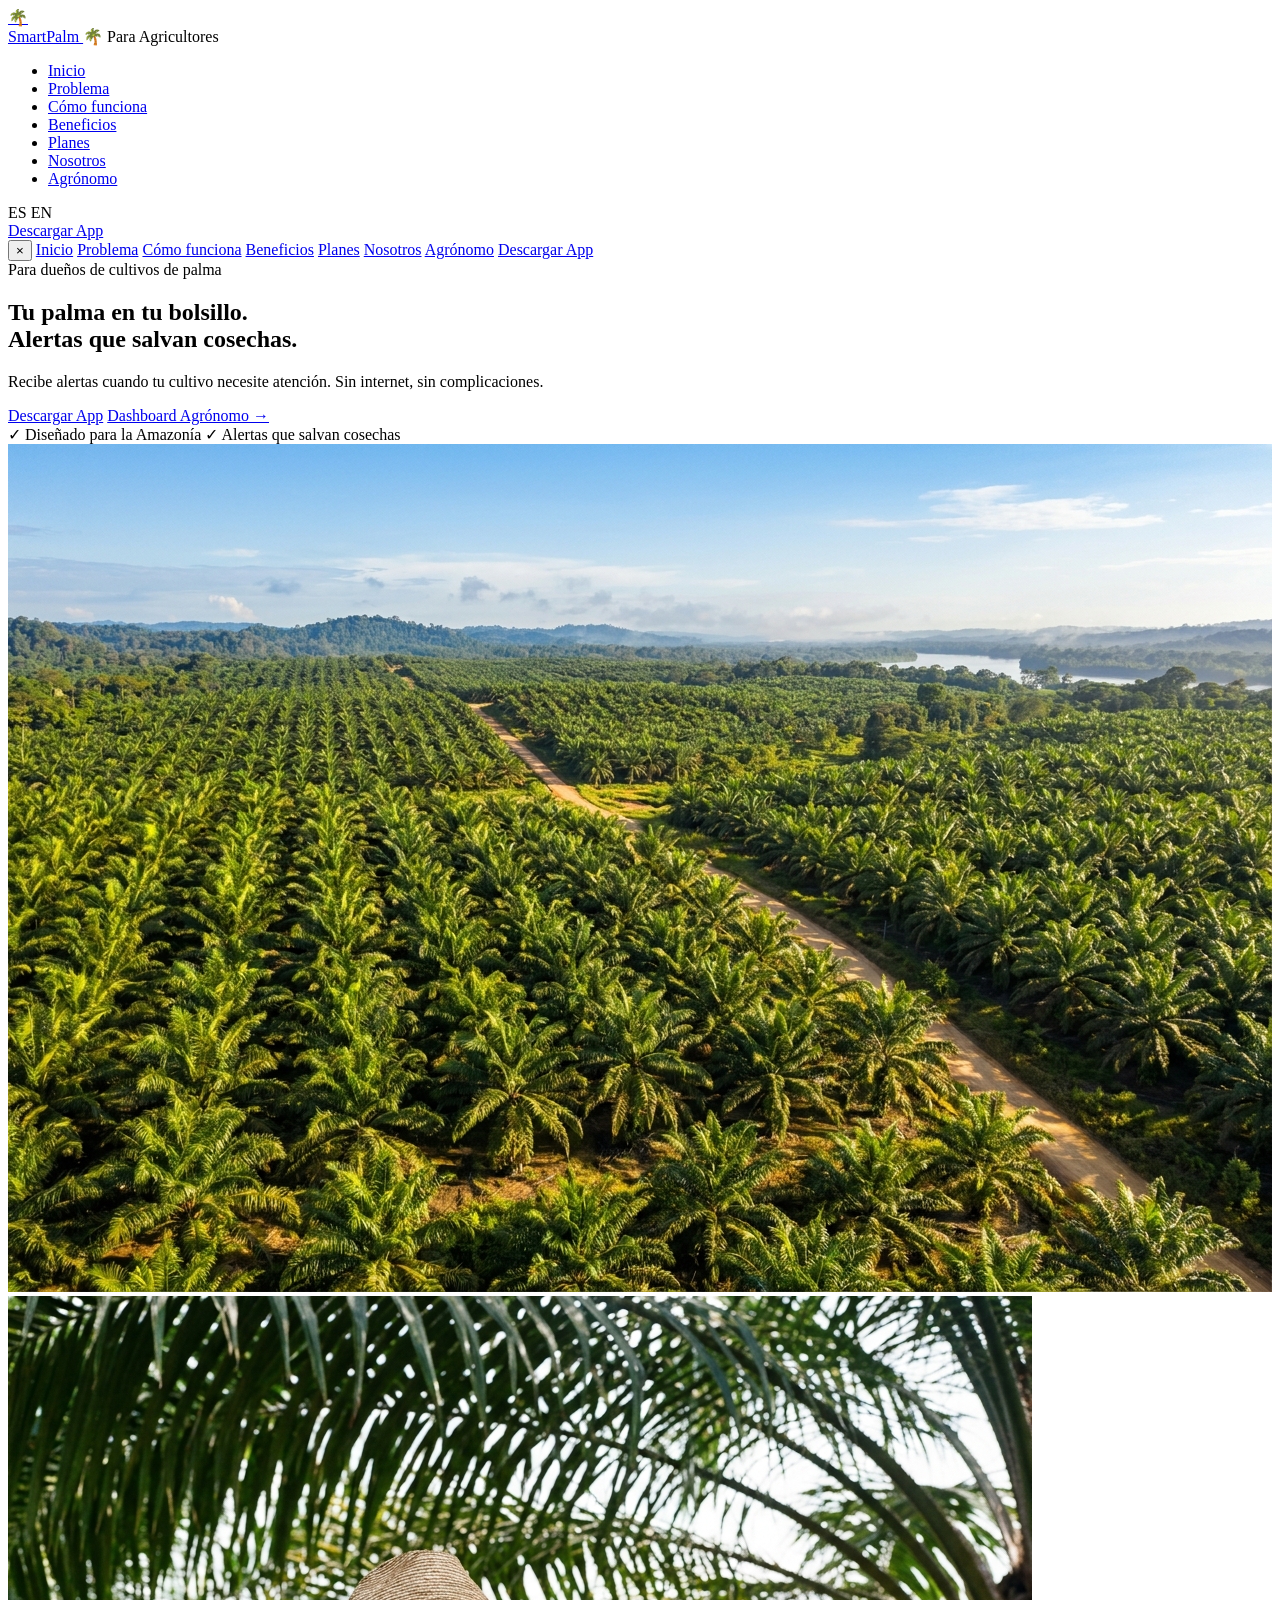
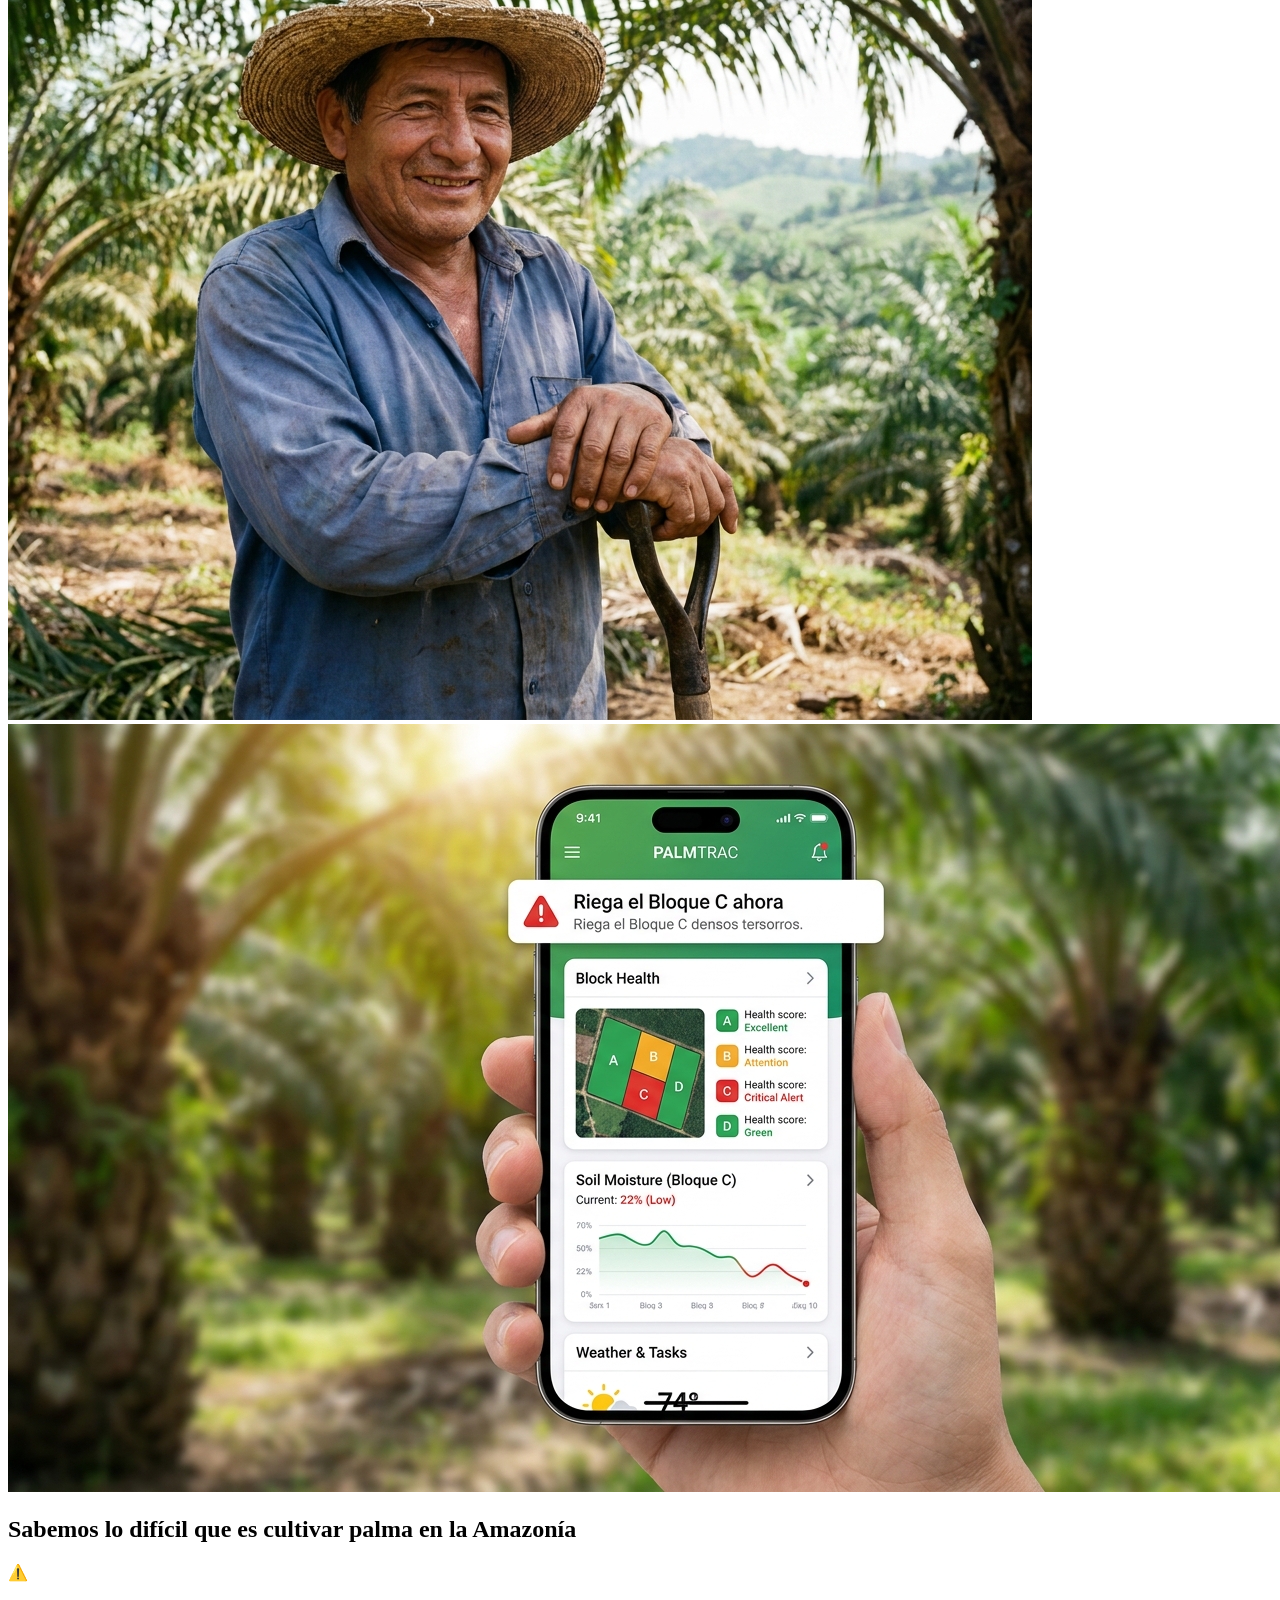
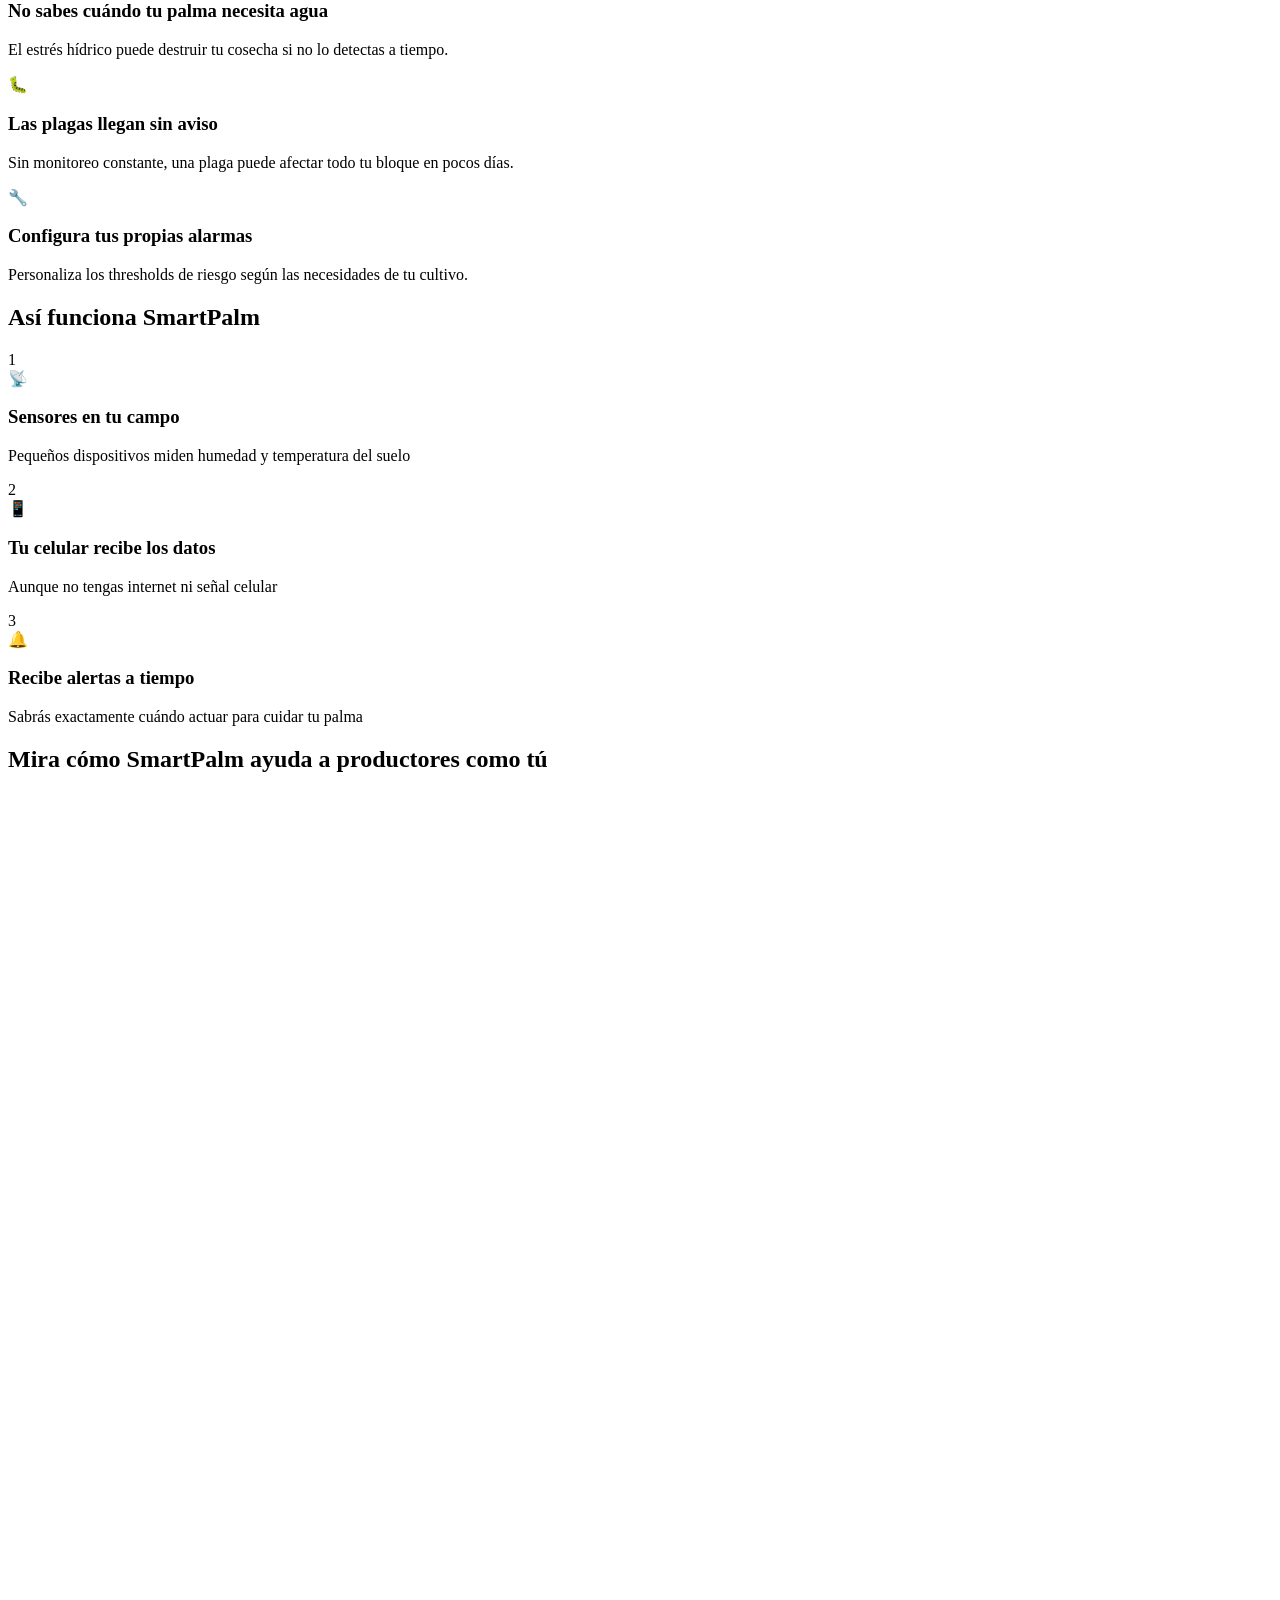
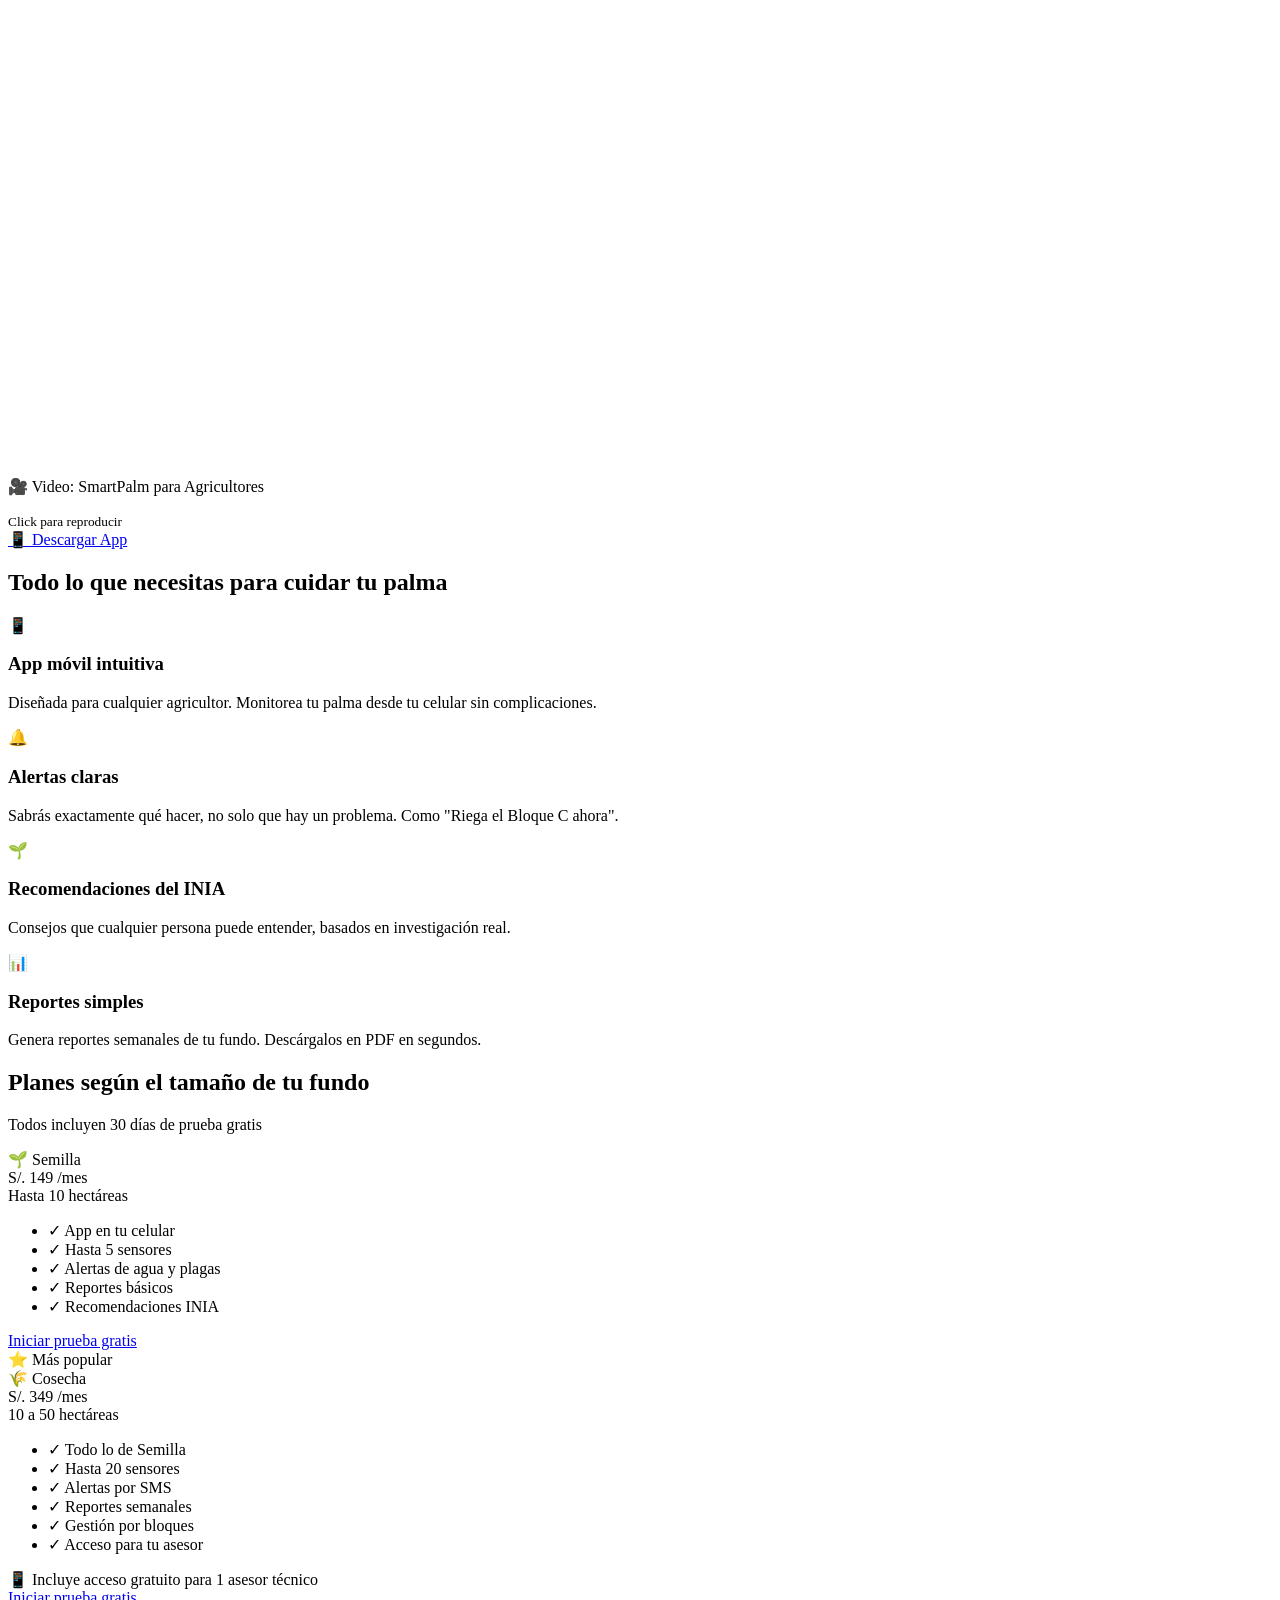
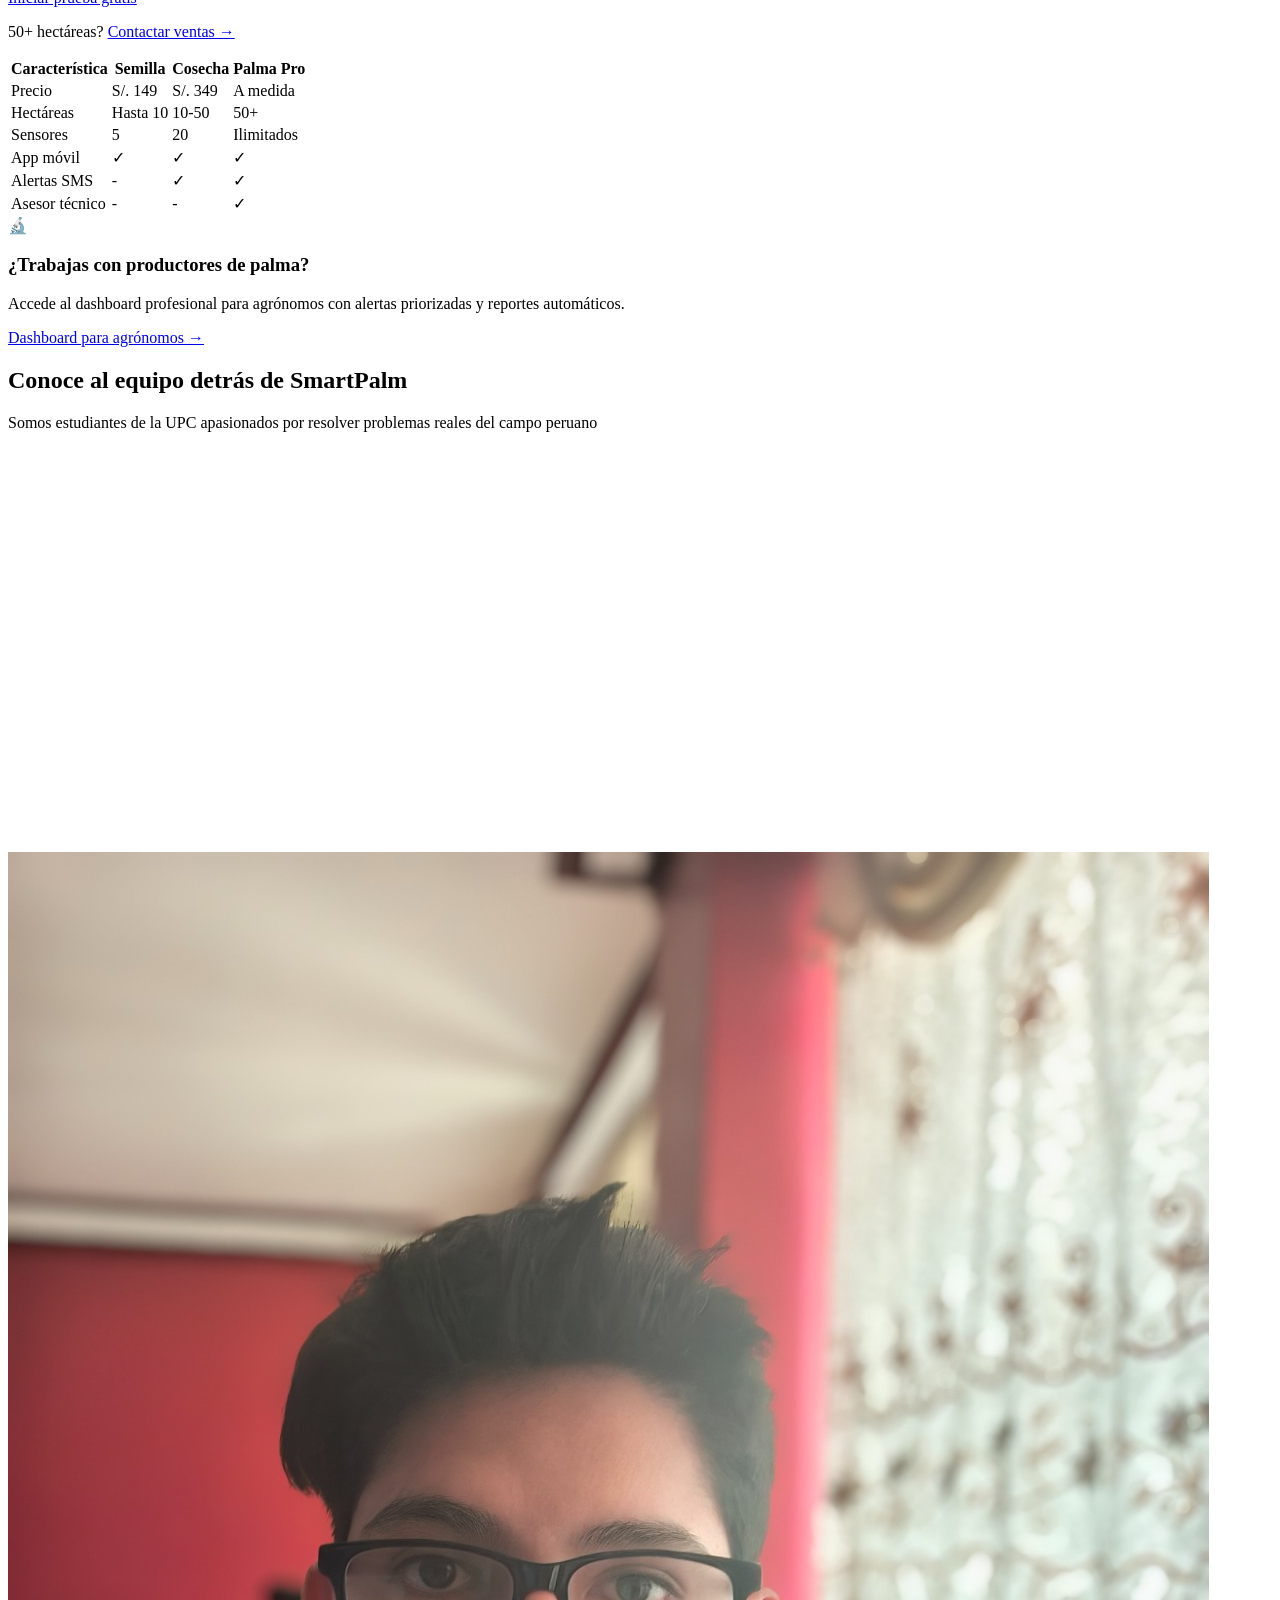
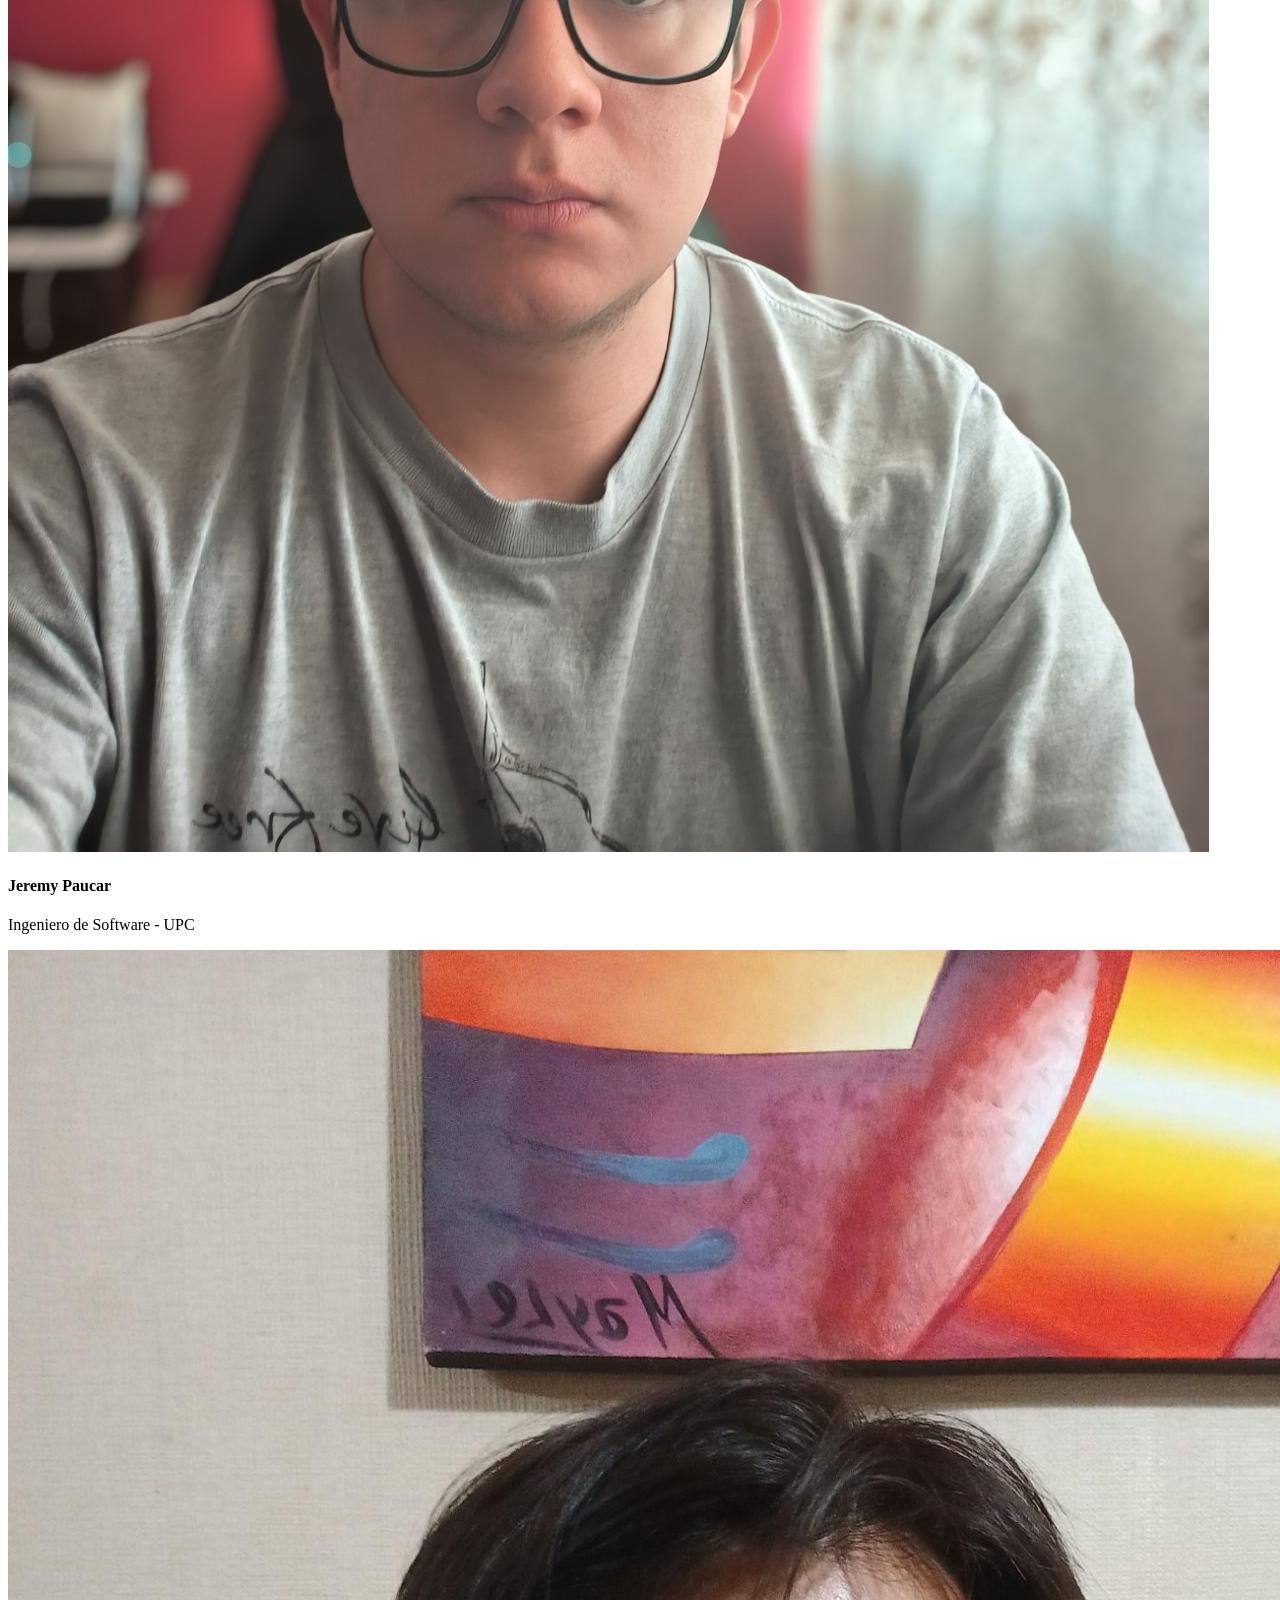
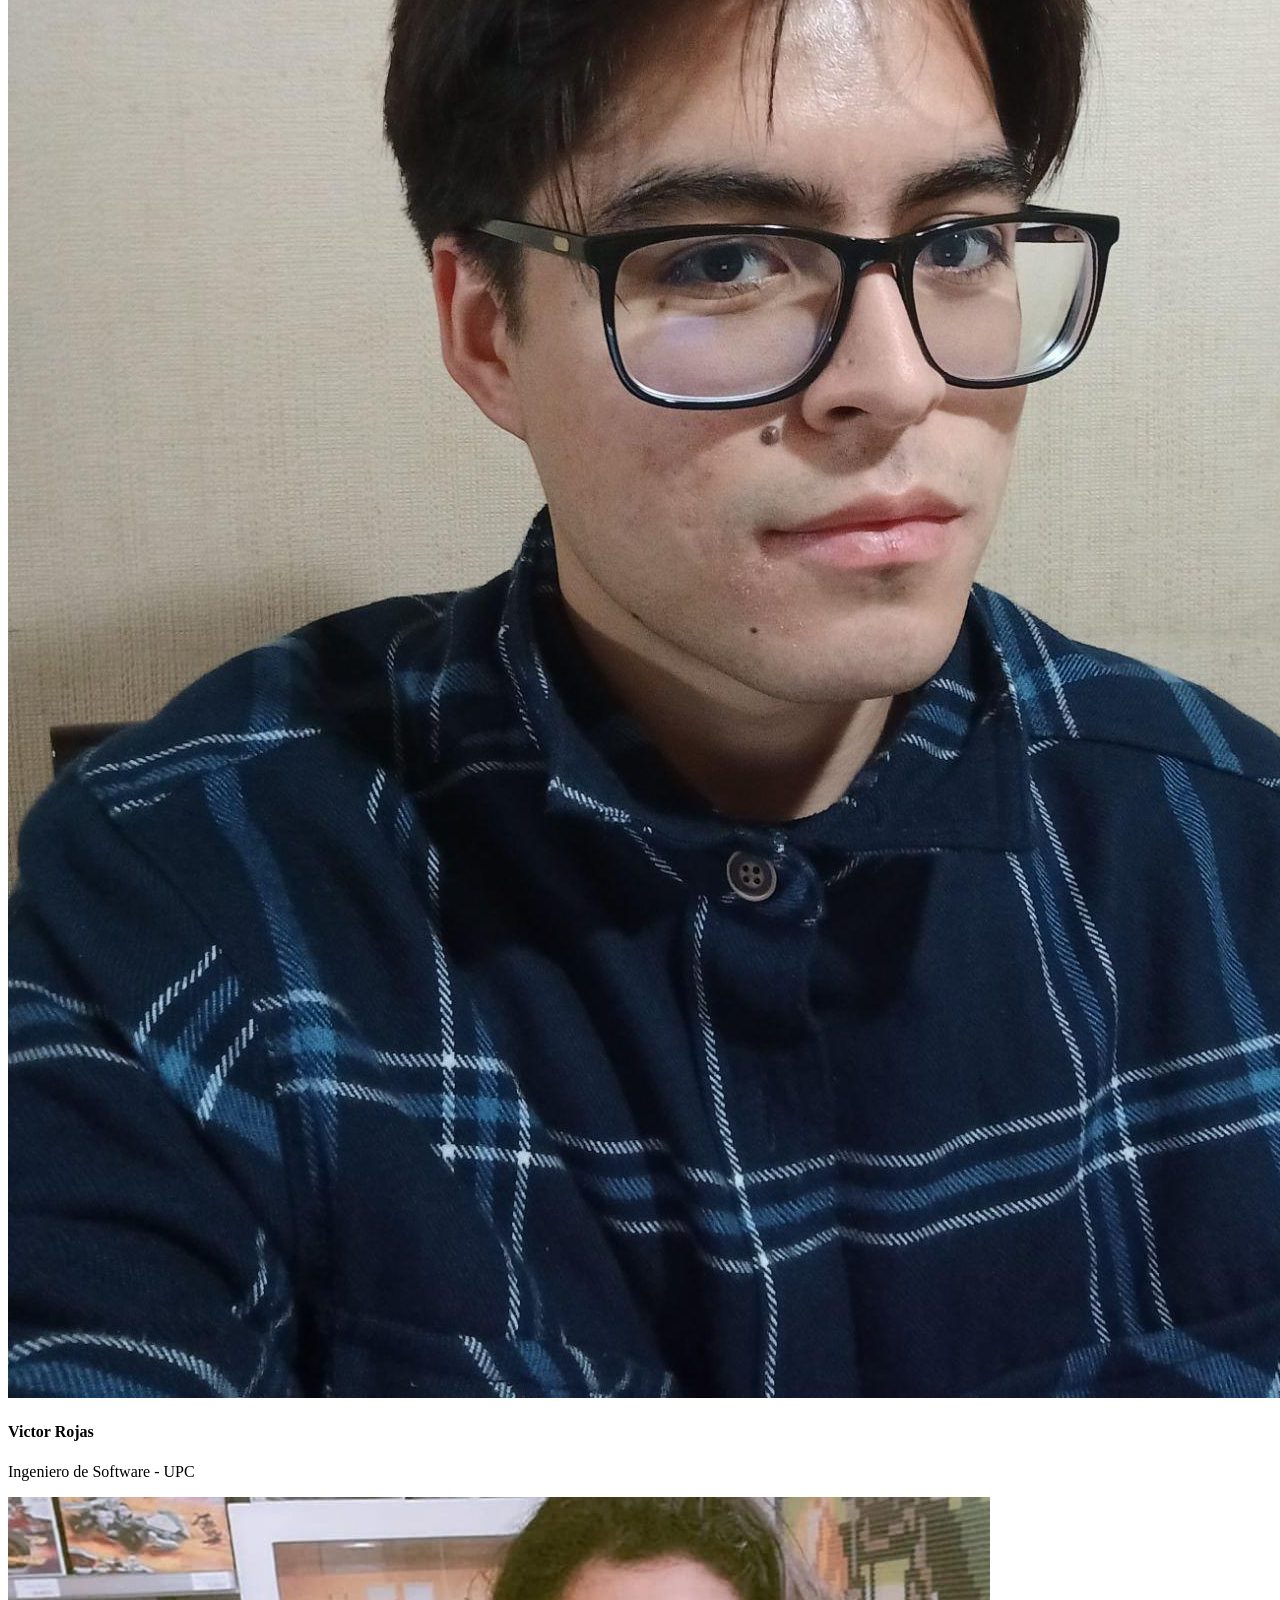
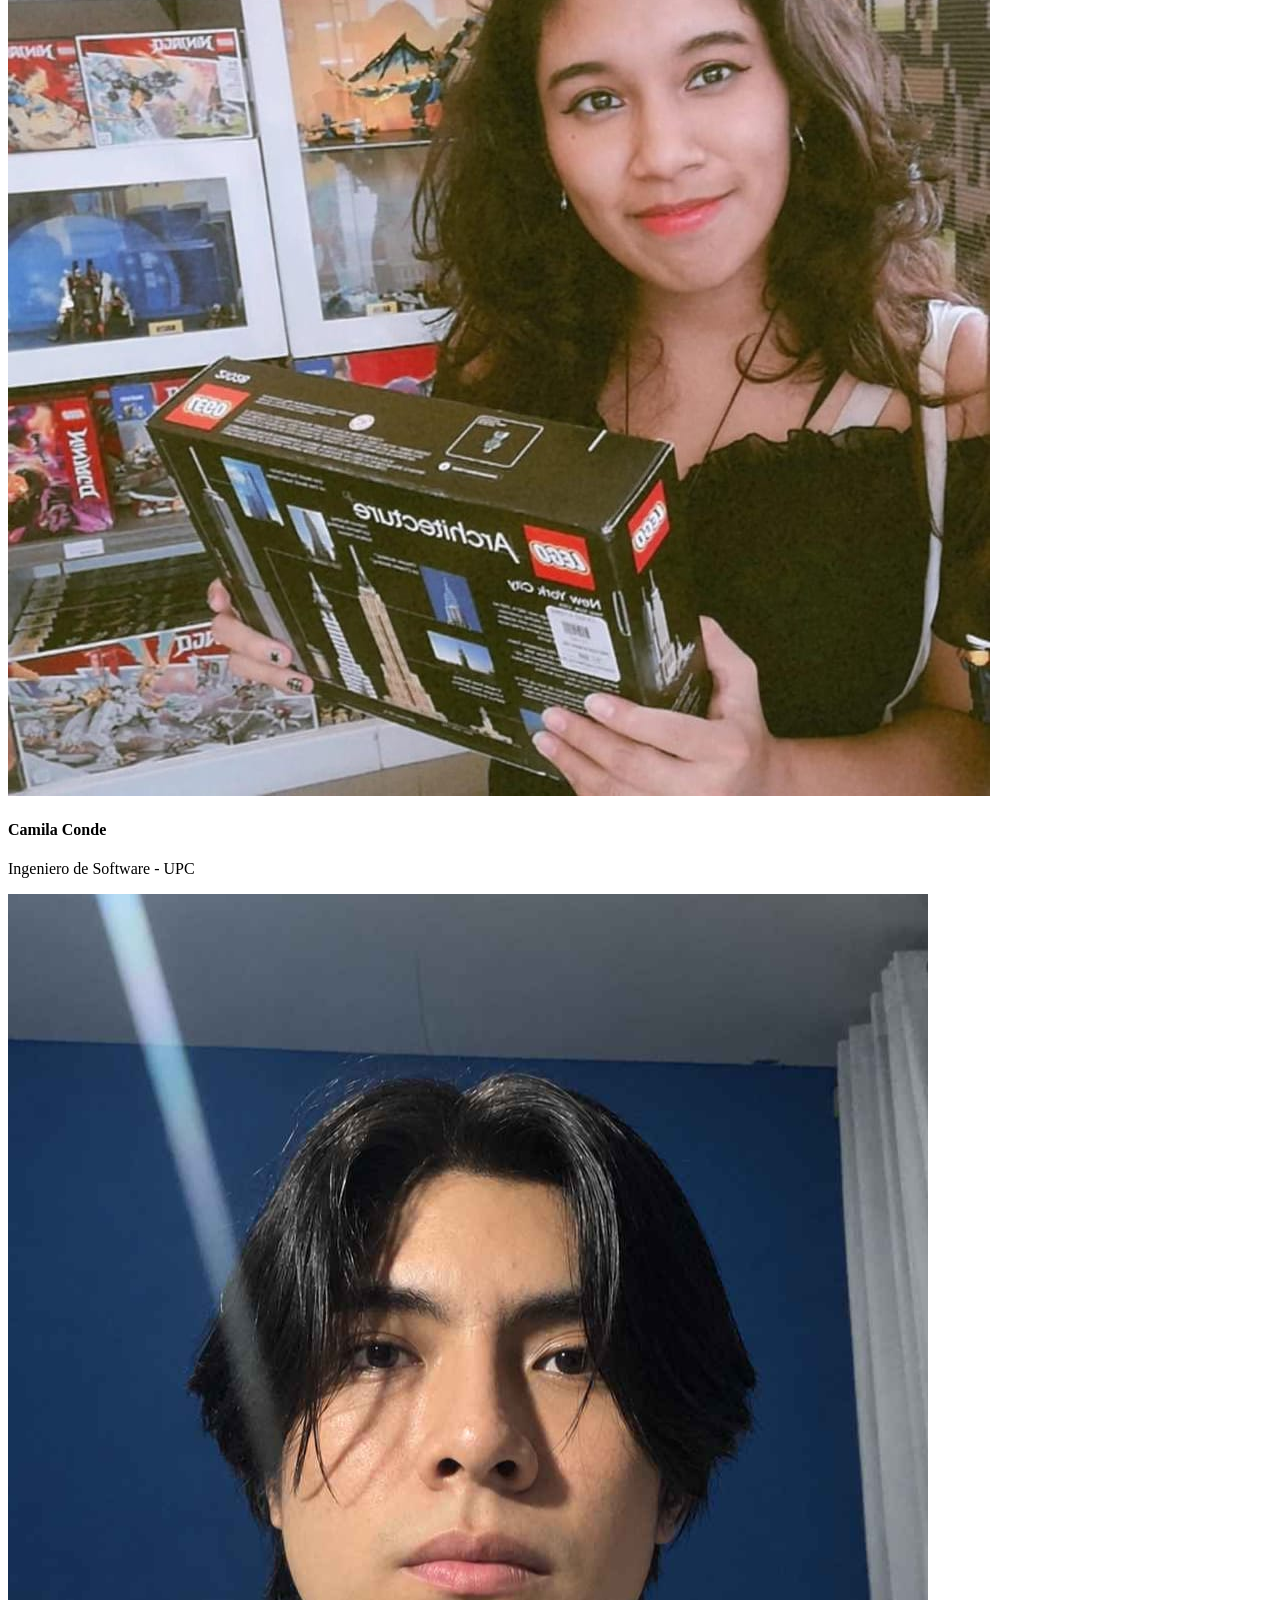
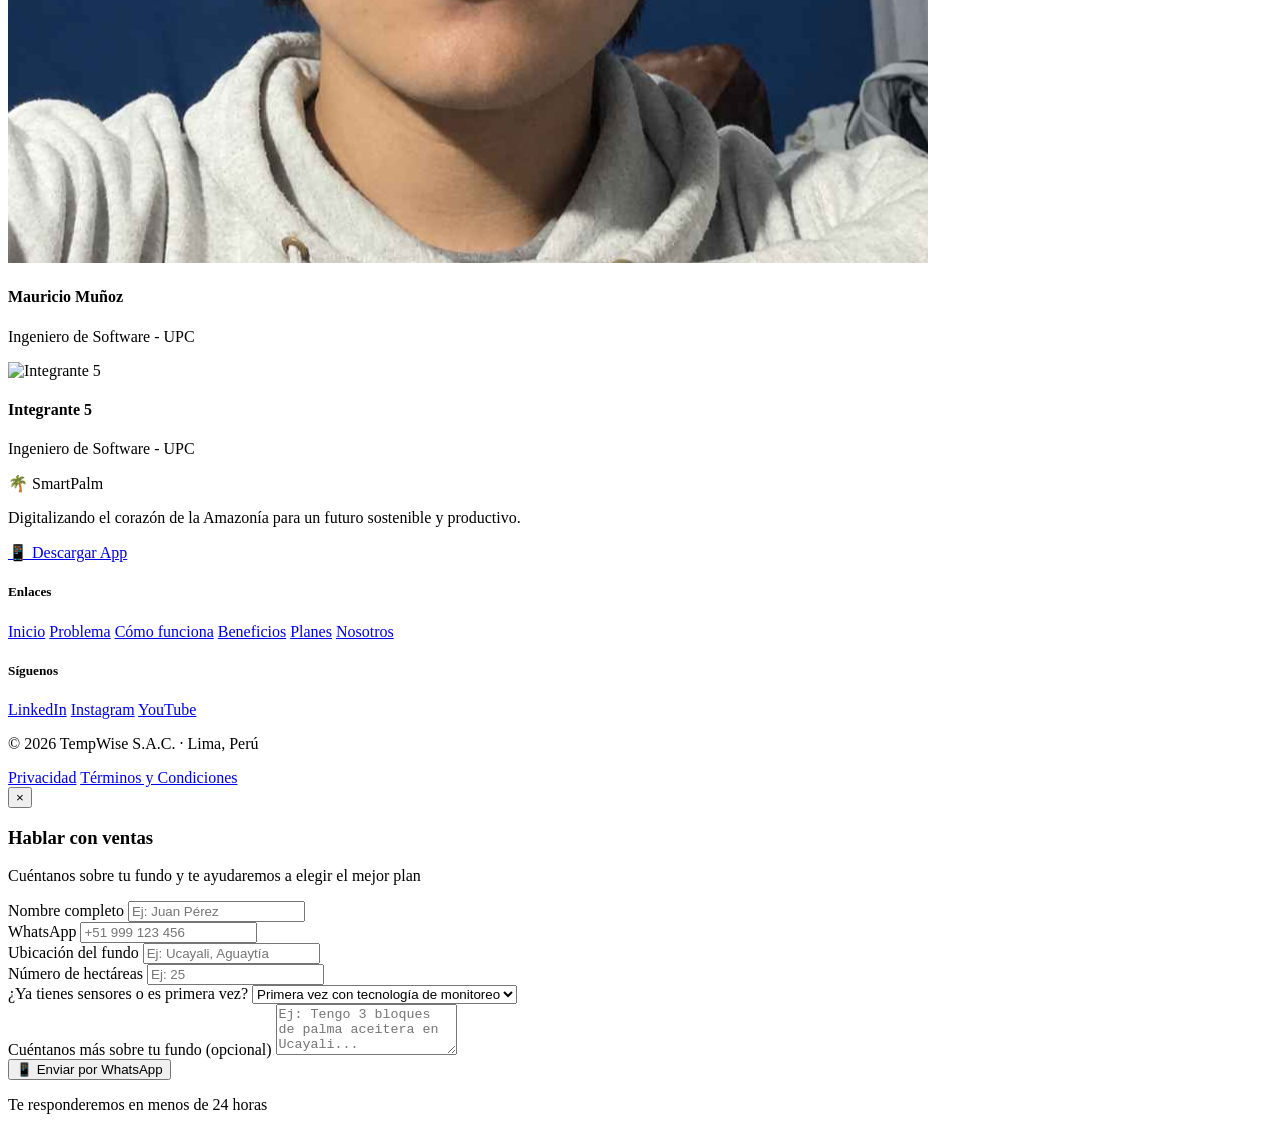
==== commit 4be90f40: "feat(team): add Mauricio Muñoz profile card Fill team slot 4 with the member name and photo taken fr" ====
--- a/index.html
+++ b/index.html
@@ -400,9 +400,9 @@
         </div>
         <div class="team-card">
           <div class="team-photo">
-            <img src="img/kenyi-ramirez.png" alt="Kenyi Ramírez">
-          </div>
-          <h4 class="team-name">Kenyi Ramírez</h4>
+            <img src="" alt="Integrante 5">
+          </div>
+          <h4 class="team-name">Integrante 5</h4>
           <p class="team-role">Ingeniero de Software - UPC</p>
         </div>
       </div>
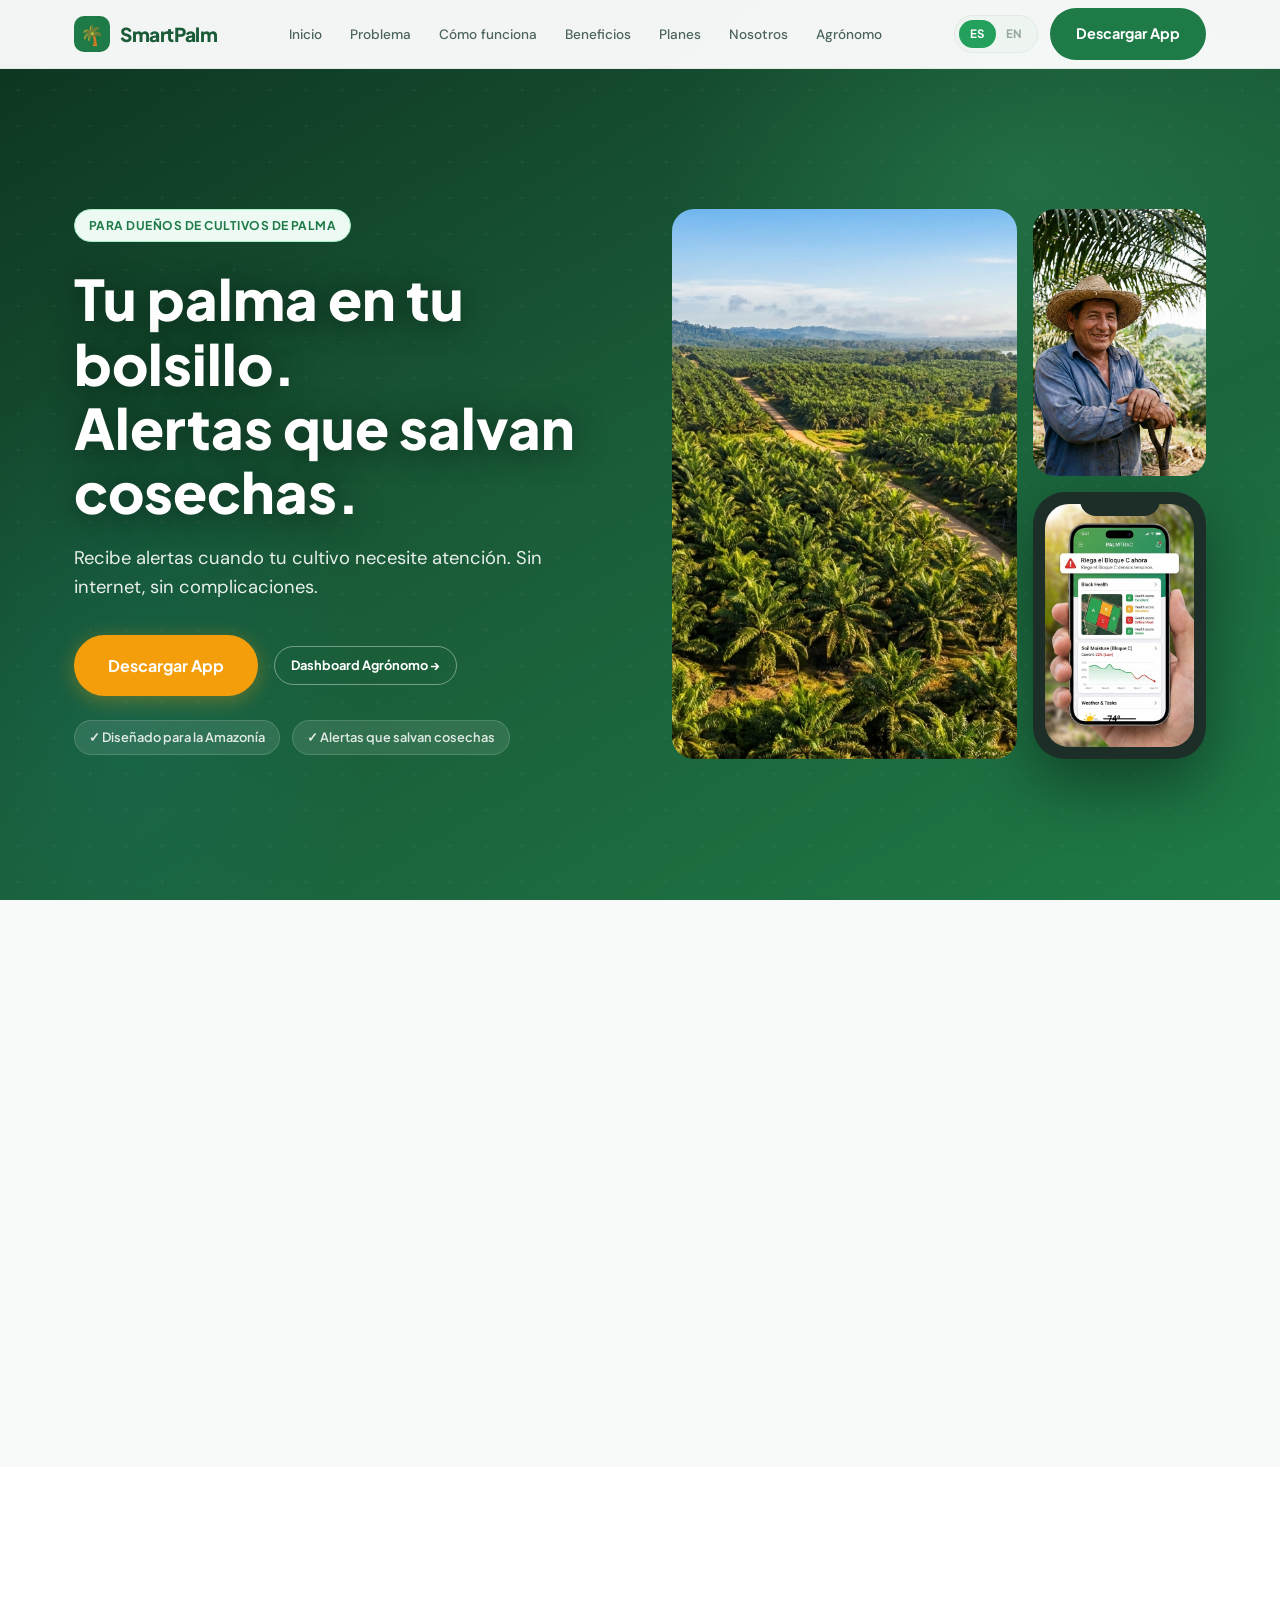
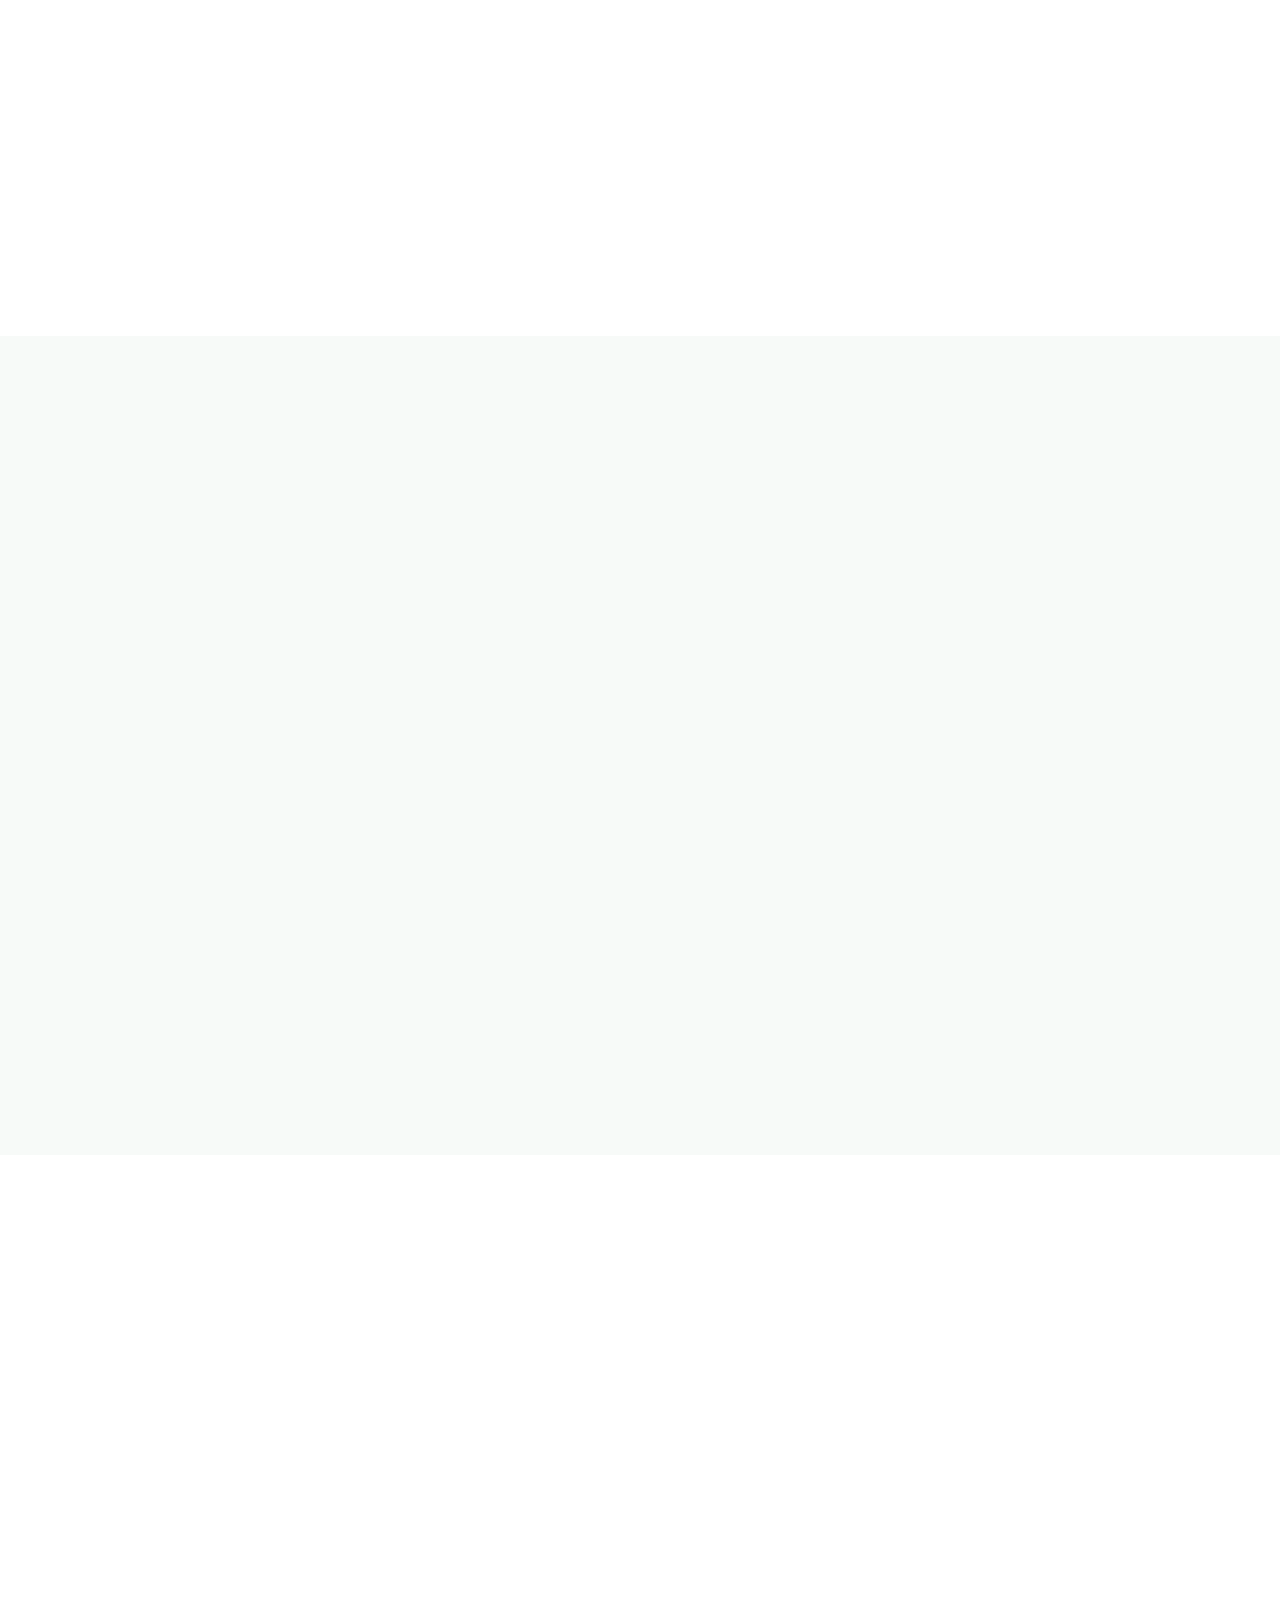
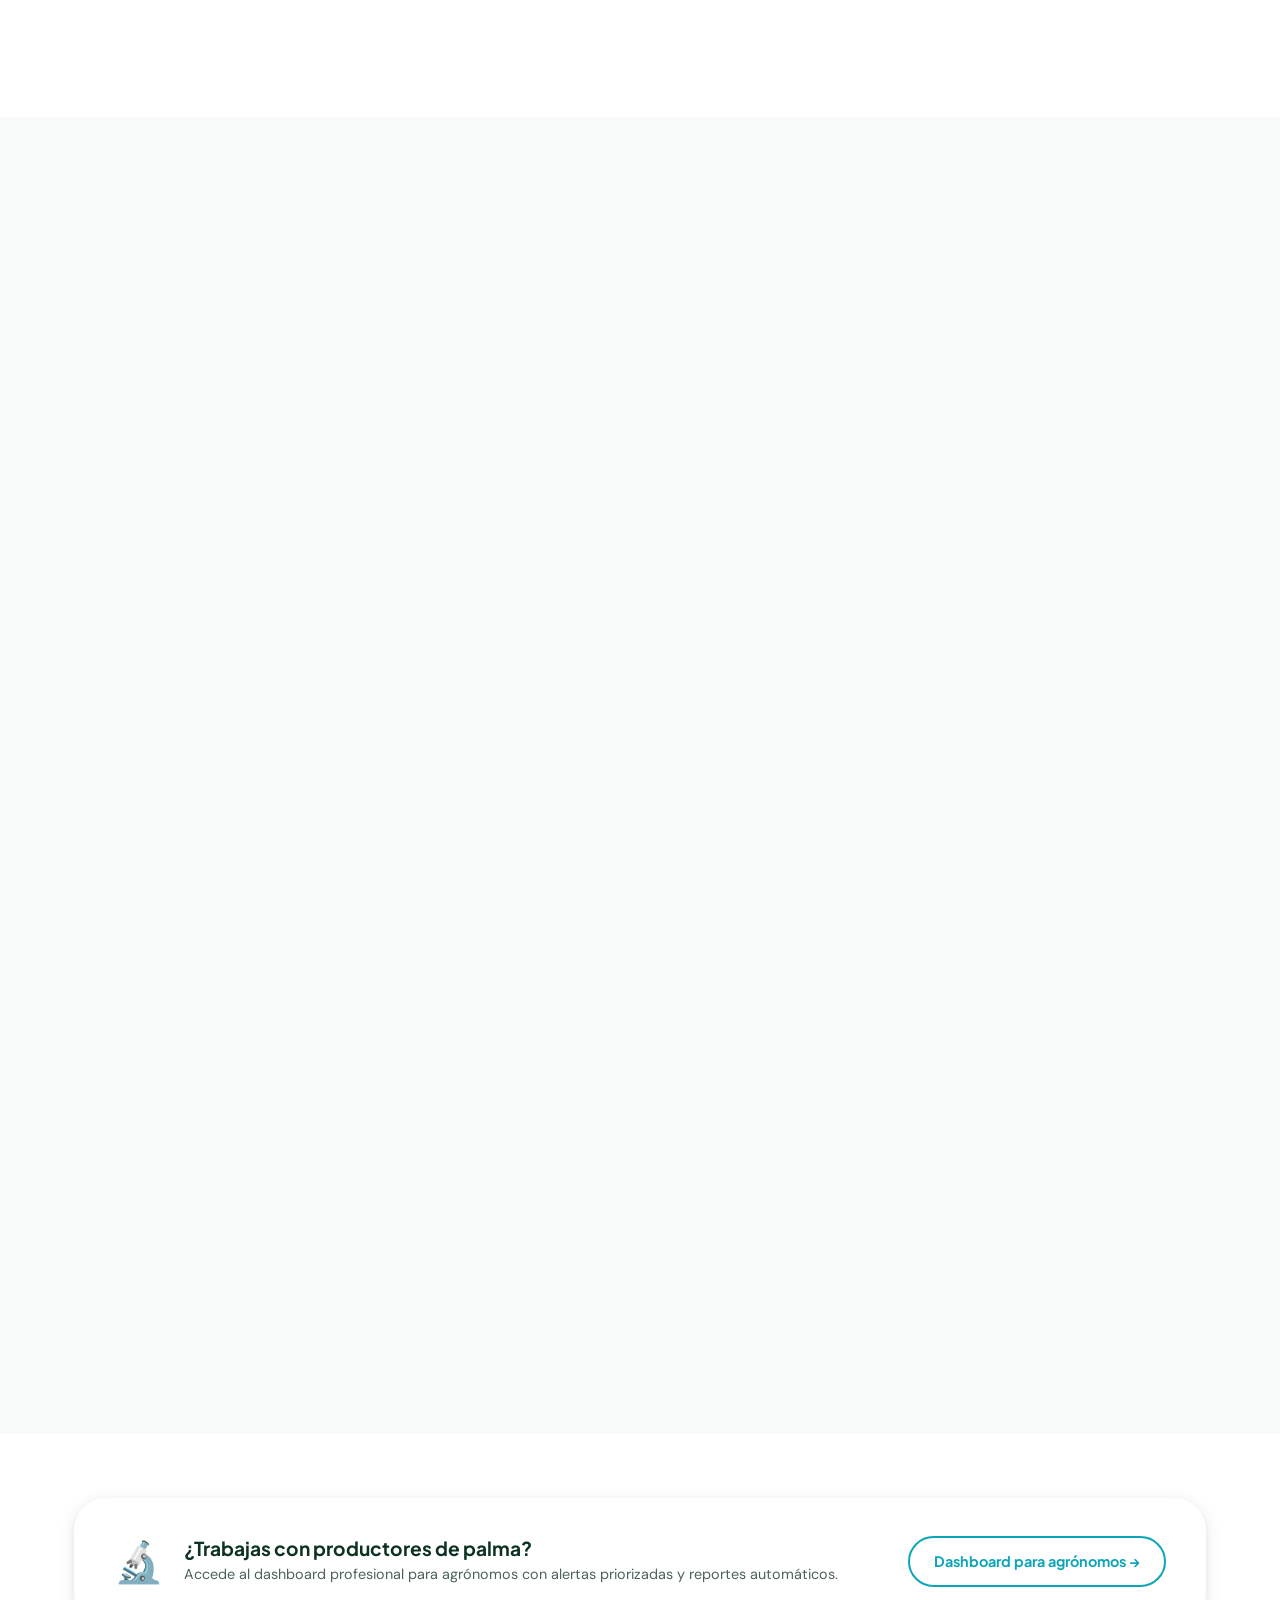
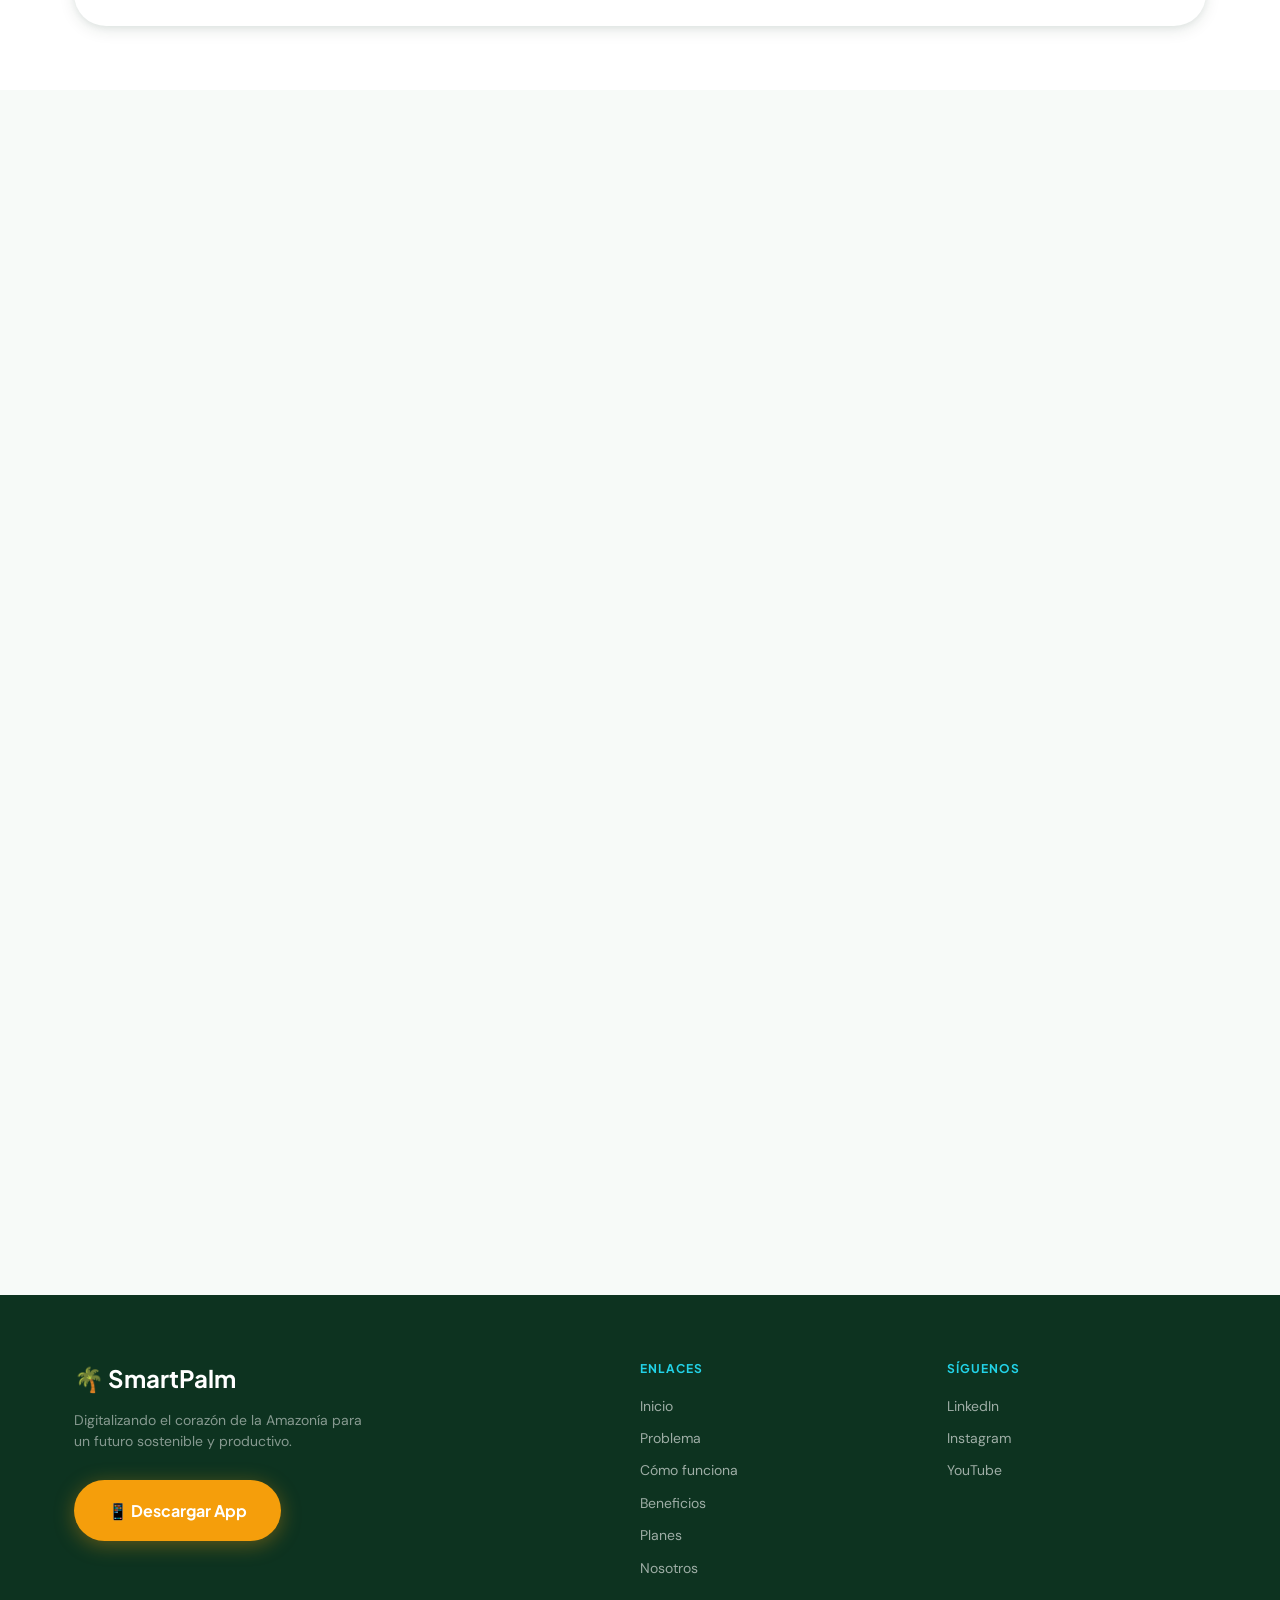
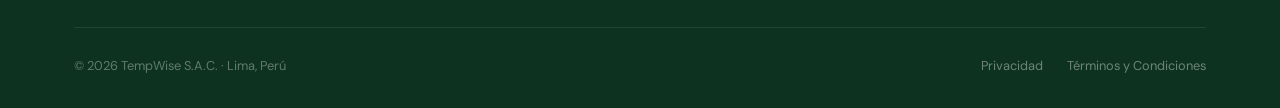
==== commit a9c43353: "feat(icons): add Lucide inline sprite and icon utility Introduce a local, build-free icon system so " ====
--- a/index.html
+++ b/index.html
@@ -10,6 +10,24 @@
   <link rel="stylesheet" href="style.css">
 </head>
 <body>
+  <!-- Lucide icons (ISC). Inline sprite: no CDN, no extra request. -->
+  <svg class="icon-sprite" aria-hidden="true" focusable="false" xmlns="http://www.w3.org/2000/svg">
+    <symbol id="i-triangle-alert" viewBox="0 0 24 24" fill="none" stroke="currentColor" stroke-width="2" stroke-linecap="round" stroke-linejoin="round"><path d="m21.73 18-8-14a2 2 0 0 0-3.48 0l-8 14A2 2 0 0 0 4 21h16a2 2 0 0 0 1.73-3" /><path d="M12 9v4" /><path d="M12 17h.01" /></symbol>
+    <symbol id="i-bug" viewBox="0 0 24 24" fill="none" stroke="currentColor" stroke-width="2" stroke-linecap="round" stroke-linejoin="round"><path d="M12 20v-9" /><path d="M14 7a4 4 0 0 1 4 4v3a6 6 0 0 1-12 0v-3a4 4 0 0 1 4-4z" /><path d="M14.12 3.88 16 2" /><path d="M21 21a4 4 0 0 0-3.81-4" /><path d="M21 5a4 4 0 0 1-3.55 3.97" /><path d="M22 13h-4" /><path d="M3 21a4 4 0 0 1 3.81-4" /><path d="M3 5a4 4 0 0 0 3.55 3.97" /><path d="M6 13H2" /><path d="m8 2 1.88 1.88" /><path d="M9 7.13V6a3 3 0 1 1 6 0v1.13" /></symbol>
+    <symbol id="i-wrench" viewBox="0 0 24 24" fill="none" stroke="currentColor" stroke-width="2" stroke-linecap="round" stroke-linejoin="round"><path d="M14.7 6.3a1 1 0 0 0 0 1.4l1.6 1.6a1 1 0 0 0 1.4 0l3.106-3.105c.32-.322.863-.22.983.218a6 6 0 0 1-8.259 7.057l-7.91 7.91a1 1 0 0 1-2.999-3l7.91-7.91a6 6 0 0 1 7.057-8.259c.438.12.54.662.219.984z" /></symbol>
+    <symbol id="i-satellite-dish" viewBox="0 0 24 24" fill="none" stroke="currentColor" stroke-width="2" stroke-linecap="round" stroke-linejoin="round"><path d="M18 12a6 6 0 00-6-6" /><path d="M2.824 10.459a8 8 0 0010.717 10.717c.558-.276.623-1.012.183-1.452l-9.448-9.448c-.44-.44-1.176-.375-1.452.183" /><path d="M22 12A10 10 0 0012 2" /><path d="m9 15 4-4" /></symbol>
+    <symbol id="i-smartphone" viewBox="0 0 24 24" fill="none" stroke="currentColor" stroke-width="2" stroke-linecap="round" stroke-linejoin="round"><rect width="14" height="20" x="5" y="2" rx="2" ry="2" /><path d="M12 18h.01" /></symbol>
+    <symbol id="i-bell" viewBox="0 0 24 24" fill="none" stroke="currentColor" stroke-width="2" stroke-linecap="round" stroke-linejoin="round"><path d="M10.268 21a2 2 0 0 0 3.464 0" /><path d="M3.262 15.326A1 1 0 0 0 4 17h16a1 1 0 0 0 .74-1.673C19.41 13.956 18 12.499 18 8A6 6 0 0 0 6 8c0 4.499-1.411 5.956-2.738 7.326" /></symbol>
+    <symbol id="i-sprout" viewBox="0 0 24 24" fill="none" stroke="currentColor" stroke-width="2" stroke-linecap="round" stroke-linejoin="round"><path d="M14 9.536V7a4 4 0 0 1 4-4h1.5a.5.5 0 0 1 .5.5V5a4 4 0 0 1-4 4 4 4 0 0 0-4 4c0 2 1 3 1 5a5 5 0 0 1-1 3" /><path d="M4 9a5 5 0 0 1 8 4 5 5 0 0 1-8-4" /><path d="M5 21h14" /></symbol>
+    <symbol id="i-chart-column" viewBox="0 0 24 24" fill="none" stroke="currentColor" stroke-width="2" stroke-linecap="round" stroke-linejoin="round"><path d="M3 3v16a2 2 0 0 0 2 2h16" /><path d="M18 17V9" /><path d="M13 17V5" /><path d="M8 17v-3" /></symbol>
+    <symbol id="i-microscope" viewBox="0 0 24 24" fill="none" stroke="currentColor" stroke-width="2" stroke-linecap="round" stroke-linejoin="round"><path d="M6 18h8" /><path d="M3 22h18" /><path d="M14 22a7 7 0 1 0 0-14h-1" /><path d="M9 14h2" /><path d="M9 12a2 2 0 0 1-2-2V6h6v4a2 2 0 0 1-2 2Z" /><path d="M12 6V3a1 1 0 0 0-1-1H9a1 1 0 0 0-1 1v3" /></symbol>
+    <symbol id="i-circle-check" viewBox="0 0 24 24" fill="none" stroke="currentColor" stroke-width="2" stroke-linecap="round" stroke-linejoin="round"><circle cx="12" cy="12" r="10" /><path d="m16 9-5.5 5.5L8 12" /></symbol>
+    <symbol id="i-tree-palm" viewBox="0 0 24 24" fill="none" stroke="currentColor" stroke-width="2" stroke-linecap="round" stroke-linejoin="round"><path d="M13 8c0-2.76-2.46-5-5.5-5S2 5.24 2 8h2l1-1 1 1h4" /><path d="M13 7.14A5.82 5.82 0 0 1 16.5 6c3.04 0 5.5 2.24 5.5 5h-3l-1-1-1 1h-3" /><path d="M5.89 9.71c-2.15 2.15-2.3 5.47-.35 7.43l4.24-4.25.7-.7.71-.71 2.12-2.12c-1.95-1.96-5.27-1.8-7.42.35" /><path d="M11 15.5c.5 2.5-.17 4.5-1 6.5h4c2-5.5-.5-12-1-14" /></symbol>
+    <symbol id="i-send" viewBox="0 0 24 24" fill="none" stroke="currentColor" stroke-width="2" stroke-linecap="round" stroke-linejoin="round"><path d="M14.536 21.686a.5.5 0 0 0 .937-.024l6.5-19a.496.496 0 0 0-.635-.635l-19 6.5a.5.5 0 0 0-.024.937l7.93 3.18a2 2 0 0 1 1.112 1.11z" /><path d="m21.854 2.147-10.94 10.939" /></symbol>
+    <symbol id="i-wheat" viewBox="0 0 24 24" fill="none" stroke="currentColor" stroke-width="2" stroke-linecap="round" stroke-linejoin="round"><path d="M2 22 16 8" /><path d="M3.47 12.53 5 11l1.53 1.53a3.5 3.5 0 0 1 0 4.94L5 19l-1.53-1.53a3.5 3.5 0 0 1 0-4.94Z" /><path d="M7.47 8.53 9 7l1.53 1.53a3.5 3.5 0 0 1 0 4.94L9 15l-1.53-1.53a3.5 3.5 0 0 1 0-4.94Z" /><path d="M11.47 4.53 13 3l1.53 1.53a3.5 3.5 0 0 1 0 4.94L13 11l-1.53-1.53a3.5 3.5 0 0 1 0-4.94Z" /><path d="M20 2h2v2a4 4 0 0 1-4 4h-2V6a4 4 0 0 1 4-4Z" /><path d="M11.47 17.47 13 19l-1.53 1.53a3.5 3.5 0 0 1-4.94 0L5 19l1.53-1.53a3.5 3.5 0 0 1 4.94 0Z" /><path d="M15.47 13.47 17 15l-1.53 1.53a3.5 3.5 0 0 1-4.94 0L9 15l1.53-1.53a3.5 3.5 0 0 1 4.94 0Z" /><path d="M19.47 9.47 21 11l-1.53 1.53a3.5 3.5 0 0 1-4.94 0L13 11l1.53-1.53a3.5 3.5 0 0 1 4.94 0Z" /></symbol>
+    <symbol id="i-star" viewBox="0 0 24 24" fill="none" stroke="currentColor" stroke-width="2" stroke-linecap="round" stroke-linejoin="round"><path d="M11.525 2.295a.53.53 0 0 1 .95 0l2.31 4.679a2.123 2.123 0 0 0 1.595 1.16l5.166.756a.53.53 0 0 1 .294.904l-3.736 3.638a2.123 2.123 0 0 0-.611 1.878l.882 5.14a.53.53 0 0 1-.771.56l-4.618-2.428a2.122 2.122 0 0 0-1.973 0L6.396 21.01a.53.53 0 0 1-.77-.56l.881-5.139a2.122 2.122 0 0 0-.611-1.879L2.16 9.795a.53.53 0 0 1 .294-.906l5.165-.755a2.122 2.122 0 0 0 1.597-1.16z" /></symbol>
+    <symbol id="i-check" viewBox="0 0 24 24" fill="none" stroke="currentColor" stroke-width="2" stroke-linecap="round" stroke-linejoin="round"><path d="M20 6 9 17l-5-5" /></symbol>
+  </svg>
 
 <!-- ============================
      HEADER
@@ -400,9 +418,9 @@
         </div>
         <div class="team-card">
           <div class="team-photo">
-            <img src="" alt="Integrante 5">
-          </div>
-          <h4 class="team-name">Integrante 5</h4>
+            <img src="img/kenyi-ramirez.png" alt="Kenyi Ramírez">
+          </div>
+          <h4 class="team-name">Kenyi Ramírez</h4>
           <p class="team-role">Ingeniero de Software - UPC</p>
         </div>
       </div>
--- a/style.css
+++ b/style.css
@@ -0,0 +1,1764 @@
+/* ====================================
+   SMARTPALM LANDING - STYLE.CSS
+   Nueva estructura: Home, Agricultor, Agrónomo
+   ==================================== */
+
+/* ============================
+   CSS CUSTOM PROPERTIES
+=========================== */
+:root {
+  /* Greens */
+  --green-900: #0d3320;
+  --green-800: #1a5c38;
+  --green-700: #1e7a47;
+  --green-600: #24a05d;
+  --green-400: #4ccd82;
+  --green-200: #a8f0c6;
+  --green-50:  #edfaf3;
+
+  /* Teal */
+  --teal-500:  #0ea5b8;
+  --teal-400:  #22d3e8;
+  --teal-100:  #cff9fe;
+
+  /* Navy (Agrónomo) */
+  --navy-900: #0a2a3c;
+  --navy-700: #0d4a6e;
+
+  /* Amber */
+  --amber-500: #f59e0b;
+  --amber-400: #fbbf24;
+
+  /* Colors */
+  --white:     #ffffff;
+  --surface:   #f7faf8;
+  --surface-2: #eef5f1;
+  --gray-200:  #e2e8e4;
+  --gray-400:  #94a89d;
+  --gray-600:  #4b635a;
+  --gray-800:  #1c2e27;
+
+  /* Shadows */
+  --shadow-sm: 0 1px 3px rgba(13,51,32,.08), 0 1px 2px rgba(13,51,32,.04);
+  --shadow-md: 0 4px 16px rgba(13,51,32,.1), 0 2px 6px rgba(13,51,32,.06);
+  --shadow-lg: 0 12px 40px rgba(13,51,32,.14);
+  --shadow-xl: 0 24px 64px rgba(13,51,32,.18);
+
+  /* Border Radius */
+  --radius-sm: 8px;
+  --radius-md: 14px;
+  --radius-lg: 22px;
+  --radius-xl: 32px;
+
+  /* Typography */
+  --font-display: 'Plus Jakarta Sans', sans-serif;
+  --font-body: 'DM Sans', sans-serif;
+
+  /* Transitions */
+  --transition: 0.28s cubic-bezier(0.4,0,0.2,1);
+}
+
+/* ============================
+   RESET & BASE
+=========================== */
+*, *::before, *::after { box-sizing: border-box; margin: 0; padding: 0; }
+
+html { scroll-behavior: smooth; font-size: 16px; }
+
+body {
+  font-family: var(--font-body);
+  background: var(--white);
+  color: var(--gray-800);
+  line-height: 1.6;
+  overflow-x: hidden;
+}
+
+h1,h2,h3,h4 { font-family: var(--font-display); line-height: 1.15; }
+h2 { font-size: clamp(1.75rem, 4vw, 2.5rem); font-weight: 800; color: var(--green-900); }
+h3 { font-size: 1.25rem; font-weight: 700; }
+
+p { color: var(--gray-600); }
+
+a { text-decoration: none; color: inherit; }
+
+img { max-width: 100%; height: auto; }
+
+/* ============================
+   UTILITIES
+=========================== */
+.container { max-width: 1180px; margin: 0 auto; padding: 0 24px; }
+.section    { padding: 80px 0; }
+.section-alt{ background: var(--surface); }
+
+.section-header { text-align: center; max-width: 700px; margin: 0 auto 56px; }
+.section-header h2 { margin-bottom: 16px; }
+.section-subtitle { font-size: 1.1rem; color: var(--gray-600); }
+
+.badge {
+  display: inline-flex; align-items: center; gap: 6px;
+  font-family: var(--font-display); font-size: .75rem; font-weight: 700;
+  letter-spacing: .04em; text-transform: uppercase;
+  padding: 6px 14px; border-radius: 100px;
+  background: var(--green-50); color: var(--green-700);
+  border: 1px solid var(--green-200);
+}
+
+.badge-teal { background: var(--teal-100); color: var(--teal-500); border-color: var(--teal-400); }
+
+/* Animations */
+[data-animate] { opacity: 0; transform: translateY(28px); transition: opacity .6s ease, transform .6s ease; }
+[data-animate].visible { opacity: 1; transform: translateY(0); }
+
+/* ============================
+   BUTTONS
+=========================== */
+.btn {
+  display: inline-flex; align-items: center; justify-content: center; gap: 8px;
+  font-family: var(--font-display); font-weight: 700; font-size: .9rem;
+  padding: 12px 24px; border-radius: 100px; border: 2px solid transparent;
+  cursor: pointer; transition: transform var(--transition), box-shadow var(--transition), background var(--transition);
+  white-space: nowrap;
+}
+.btn:hover  { transform: translateY(-2px); }
+.btn:active { transform: translateY(0); }
+.btn-block { width: 100%; }
+
+.btn-primary { background: var(--green-700); color: var(--white); }
+.btn-primary:hover { background: var(--green-800); box-shadow: 0 8px 28px rgba(30,122,71,.45); }
+
+.btn-secondary { background: var(--white); color: var(--green-800); border-color: var(--gray-200); box-shadow: var(--shadow-sm); }
+.btn-secondary:hover { border-color: var(--green-400); box-shadow: var(--shadow-md); }
+
+.btn-amber { background: var(--amber-500); color: var(--white); box-shadow: 0 4px 20px rgba(245,158,11,.35); }
+.btn-amber:hover { background: #d97706; box-shadow: 0 8px 28px rgba(245,158,11,.45); }
+
+.btn-teal { background: var(--teal-500); color: var(--white); }
+.btn-teal:hover { background: #0b8fa0; }
+
+.btn-outline-teal { background: transparent; color: var(--teal-500); border: 2px solid var(--teal-500); }
+.btn-outline-teal:hover { background: var(--teal-100); }
+
+.btn-outline-white { background: transparent; color: #ffffff; border: 1px solid rgba(255, 255, 255, 0.4); }
+.btn-outline-white:hover { background: rgba(255, 255, 255, 0.1); border-color: rgba(255, 255, 255, 0.6); }
+
+.btn-secondary-teal { background: var(--white); color: var(--teal-500); border-color: var(--teal-500); }
+.btn-secondary-teal:hover { background: var(--teal-100); }
+
+.btn-lg { padding: 16px 32px; font-size: 1rem; }
+
+.btn-sm { padding: 8px 16px; font-size: .8rem; }
+
+.link-light { color: rgba(255,255,255,.85); font-weight: 500; }
+.link-light:hover { color: var(--white); text-decoration: underline; }
+
+/* ============================
+   HEADER / NAV
+=========================== */
+.header {
+  position: fixed; top: 0; left: 0; right: 0; z-index: 1000;
+  background: rgba(255,255,255,.95);
+  backdrop-filter: blur(16px);
+  border-bottom: 1px solid var(--gray-200);
+  transition: box-shadow var(--transition);
+}
+.header.scrolled { box-shadow: var(--shadow-md); }
+
+.nav {
+  display: flex; align-items: center; justify-content: space-between;
+  height: 68px;
+}
+
+.logo {
+  display: flex; align-items: center; gap: 10px;
+  font-family: var(--font-display); font-weight: 800; font-size: 1.2rem;
+  color: var(--green-800); letter-spacing: -.02em;
+}
+.logo-icon {
+  width: 36px; height: 36px; background: var(--green-700);
+  border-radius: 10px; display: flex; align-items: center; justify-content: center;
+  font-size: 1.2rem;
+}
+
+.nav-links { display: flex; align-items: center; gap: 4px; list-style: none; }
+.nav-links a {
+  font-size: .85rem; font-weight: 500; padding: 8px 12px; border-radius: 8px;
+  color: var(--gray-600); transition: color var(--transition), background var(--transition);
+}
+.nav-links a:hover { color: var(--green-800); background: var(--green-50); }
+
+.nav-actions { display: flex; align-items: center; gap: 12px; }
+
+.back-link { font-size: .85rem; color: var(--gray-600); }
+.back-link:hover { color: var(--green-700); }
+
+.page-badge {
+  font-size: .7rem; padding: 4px 10px; border-radius: 100px;
+  display: none; /* Mostrar en móvil si es necesario */
+}
+.badge-green { background: var(--green-50); color: var(--green-700); border: 1px solid var(--green-200); }
+
+.lang-toggle {
+  display: flex; align-items: center;
+  background: var(--surface-2);
+  border: 1px solid var(--gray-200);
+  border-radius: 100px; padding: 4px;
+  cursor: pointer;
+  position: relative;
+  width: 84px;
+  overflow: hidden;
+}
+
+.lang-slider {
+  position: absolute;
+  top: 4px; left: 4px;
+  width: calc(50% - 4px);
+  height: calc(100% - 8px);
+  background: var(--green-600);
+  border-radius: 100px;
+  transition: transform 0.25s cubic-bezier(0.4,0,0.2,1);
+  z-index: 0;
+}
+
+.lang-toggle.lang-en .lang-slider { transform: translateX(100%); }
+
+.lang-opt {
+  position: relative; z-index: 1;
+  flex: 1;
+  font-family: var(--font-display);
+  font-size: .72rem; font-weight: 700;
+  text-align: center;
+  padding: 5px 0;
+  border-radius: 100px;
+  transition: color 0.25s ease;
+  color: var(--gray-400);
+  border: none;
+  background: transparent;
+  cursor: pointer;
+  letter-spacing: .04em;
+}
+
+.lang-opt.active { color: var(--white); }
+.lang-toggle:hover { border-color: var(--green-400); }
+
+.nav-hamburger { display: none; flex-direction: column; gap: 5px; cursor: pointer; padding: 8px; }
+.nav-hamburger span { display: block; width: 22px; height: 2px; background: var(--gray-800); border-radius: 2px; }
+
+/* Mobile Nav */
+.mobile-nav {
+  display: none; position: fixed; inset: 0; z-index: 2000;
+  background: rgba(13,51,32,.97); flex-direction: column;
+  align-items: center; justify-content: center; gap: 24px;
+}
+.mobile-nav.open { display: flex; }
+.mobile-nav-navy { background: rgba(10,42,60,.97); }
+.mobile-nav a {
+  font-family: var(--font-display); font-size: 1.25rem; font-weight: 700;
+  color: var(--white); transition: color var(--transition);
+}
+.mobile-nav a:hover { color: var(--green-400); }
+.mobile-nav-close {
+  position: absolute; top: 24px; right: 24px;
+  font-size: 2rem; color: var(--white); cursor: pointer; background: none; border: none;
+}
+
+/* ============================
+   HERO SECTIONS
+=========================== */
+.hero {
+  min-height: 100vh;
+  background: linear-gradient(150deg, var(--green-900) 0%, var(--green-800) 50%, var(--green-700) 100%);
+  display: flex; align-items: center;
+  position: relative; overflow: hidden; padding-top: 68px;
+}
+
+.hero-navy {
+  background: linear-gradient(150deg, var(--navy-900) 0%, var(--navy-700) 100%);
+}
+
+.hero::before {
+  content: ''; position: absolute; inset: 0;
+  background: radial-gradient(ellipse 600px 400px at 80% 20%, rgba(76,205,130,.18) 0%, transparent 60%),
+  radial-gradient(ellipse 400px 600px at 10% 80%, rgba(14,165,184,.12) 0%, transparent 60%);
+  pointer-events: none;
+}
+
+.hero::after {
+  content: ''; position: absolute; inset: 0;
+  background-image: radial-gradient(circle, rgba(255,255,255,.06) 1px, transparent 1px);
+  background-size: 36px 36px; pointer-events: none;
+}
+
+.hero-inner {
+  display: grid; grid-template-columns: 1fr 1fr; gap: 64px;
+  align-items: start; position: relative; z-index: 1; padding: 80px 0;
+}
+
+.hero-content { position: relative; }
+.hero-content .badge { margin-bottom: 24px; }
+
+.hero-title {
+  font-size: clamp(2.25rem, 5vw, 3.5rem); font-weight: 800;
+  color: #ffffff; line-height: 1.15; margin-bottom: 20px;
+  text-shadow: 0 2px 30px rgba(0,0,0,.5);
+}
+
+.hero-trust {
+  display: flex;
+  flex-wrap: wrap;
+  gap: 12px;
+  margin-top: 24px;
+}
+
+.trust-badge {
+  font-family: var(--font-display);
+  font-size: .8rem;
+  font-weight: 600;
+  color: rgba(255,255,255,.85);
+  background: rgba(255,255,255,.1);
+  padding: 6px 14px;
+  border-radius: 100px;
+  border: 1px solid rgba(255,255,255,.15);
+}
+
+.hero-navy .hero-title {
+  color: #ffffff;
+  text-shadow: 0 2px 30px rgba(0,0,0,.5);
+}
+
+.hero-subtitle {
+  font-size: 1.15rem; color: rgba(255,255,255,.9); margin-bottom: 32px;
+  max-width: 520px;
+}
+
+.hero-navy .hero-subtitle {
+  color: rgba(255,255,255,.85);
+}
+
+.hero-ctas { display: flex; flex-wrap: wrap; align-items: center; gap: 16px; margin-bottom: 16px; }
+
+.float-badge {
+  position: relative; display: inline-block;
+  background: var(--green-400); color: var(--green-900);
+  font-family: var(--font-display); font-size: .8rem; font-weight: 800;
+  padding: 8px 16px; border-radius: 100px;
+  box-shadow: 0 4px 16px rgba(76,205,130,.4);
+}
+.float-badge-teal { background: var(--teal-400); color: var(--navy-900); }
+
+.hero-health-states {
+  display: flex;
+  gap: 20px;
+  flex-wrap: wrap;
+  margin-top: 8px;
+}
+
+.health-state {
+  display: flex;
+  align-items: center;
+  gap: 8px;
+  font-family: var(--font-display);
+  font-size: .75rem;
+  font-weight: 700;
+  letter-spacing: .06em;
+  color: rgba(255,255,255,.8);
+}
+
+.health-dot {
+  width: 10px;
+  height: 10px;
+  border-radius: 50%;
+  flex-shrink: 0;
+}
+
+.health-optimal .health-dot { background: var(--green-400); box-shadow: 0 0 8px var(--green-400); }
+.health-risk .health-dot { background: var(--amber-400); box-shadow: 0 0 8px var(--amber-400); }
+.health-critical .health-dot { background: #ef4444; box-shadow: 0 0 8px #ef4444; animation: pulse-critical 2s infinite; }
+
+@keyframes pulse-critical {
+  0%, 100% { opacity: 1; }
+  50% { opacity: 0.5; }
+}
+
+.mockup-zones {
+  display: flex;
+  flex-direction: column;
+  gap: 8px;
+  margin-bottom: 16px;
+}
+
+.mockup-zone {
+  display: flex;
+  justify-content: space-between;
+  align-items: center;
+  background: rgba(255,255,255,.06);
+  border-radius: var(--radius-sm);
+  padding: 8px 12px;
+  border: 1px solid rgba(255,255,255,.08);
+}
+
+.zone-name {
+  font-size: .7rem;
+  color: rgba(255,255,255,.7);
+}
+
+.zone-status {
+  font-family: var(--font-display);
+  font-size: .65rem;
+  font-weight: 800;
+  letter-spacing: .06em;
+  padding: 2px 8px;
+  border-radius: 100px;
+}
+
+.zone-optimal .zone-status { background: rgba(76,205,130,.2); color: var(--green-400); }
+.zone-risk .zone-status { background: rgba(251,191,36,.2); color: var(--amber-400); }
+.zone-critical .zone-status { background: rgba(239,68,68,.2); color: #ef4444; }
+
+.hero-visual { display: flex; justify-content: center; align-items: center; }
+
+.hero-images {
+  display: grid;
+  grid-template-columns: 2fr 1fr;
+  grid-template-rows: 1fr 1fr;
+  grid-template-areas:
+    "palm professional"
+    "palm phone";
+  gap: 16px;
+  height: calc(100vh - 180px);
+  max-height: 550px;
+}
+
+.hero-img {
+  width: 100%;
+  height: 100%;
+  border-radius: var(--radius-lg);
+  object-fit: cover;
+  transition: transform 0.3s ease;
+}
+
+.hero-img:hover {
+  transform: scale(1.02);
+}
+
+.hero-img:nth-child(1) { grid-area: palm; }
+.hero-img:nth-child(2) { grid-area: professional; }
+.hero-img:nth-child(3) { grid-area: phone; }
+
+.hero-phone-wrapper {
+  grid-area: phone;
+  background: #1c2e27;
+  border-radius: 32px;
+  padding: 12px;
+  box-shadow: 0 24px 64px rgba(0,0,0,.4);
+  position: relative;
+  overflow: hidden;
+}
+
+.hero-phone-wrapper::before {
+  content: '';
+  position: absolute;
+  top: 0;
+  left: 50%;
+  transform: translateX(-50%);
+  width: 80px;
+  height: 24px;
+  background: #1c2e27;
+  border-radius: 0 0 16px 16px;
+  z-index: 2;
+}
+
+.hero-phone-wrapper img {
+  width: 100%;
+  height: 100%;
+  object-fit: cover;
+  border-radius: 24px;
+  display: block;
+}
+
+/* Hero Image Placeholder */
+.hero-image-placeholder {
+  width: 100%; max-width: 500px; aspect-ratio: 4/3;
+  background: rgba(255,255,255,.08); border: 2px dashed rgba(255,255,255,.2);
+  border-radius: var(--radius-lg); display: flex; flex-direction: column;
+  align-items: center; justify-content: center; gap: 12px;
+  color: rgba(255,255,255,.5); text-align: center; padding: 24px;
+}
+
+/* Hero Image */
+.hero-image {
+  width: 100%; max-width: 500px;
+  border-radius: var(--radius-lg);
+  box-shadow: 0 24px 64px rgba(0,0,0,.3);
+  object-fit: cover;
+  transition: transform 0.3s ease;
+}
+
+.hero-image:hover {
+  transform: scale(1.08);
+}
+
+/* Phone Mockup */
+.phone-mockup { text-align: center; }
+.phone-frame {
+  width: 260px; height: 520px; background: #1c2e27; border-radius: 40px;
+  padding: 12px; margin: 0 auto; box-shadow: 0 32px 80px rgba(0,0,0,.4);
+}
+.phone-screen {
+  width: 100%; height: 100%; background: var(--white); border-radius: 28px;
+  display: flex; flex-direction: column; padding: 20px 16px;
+}
+.phone-alert {
+  background: linear-gradient(135deg, #fef3c7, #fde68a); border-radius: 16px;
+  padding: 20px 16px; text-align: left; margin-bottom: auto;
+}
+.phone-alert .alert-icon { font-size: 2rem; margin-bottom: 8px; }
+.phone-alert .alert-title { font-family: var(--font-display); font-weight: 700; font-size: 1rem; color: #92400e; }
+.phone-alert .alert-location { font-size: .85rem; color: #b45309; margin-top: 4px; }
+.phone-alert .alert-time { font-size: .75rem; color: #d97706; margin-top: 8px; }
+.phone-nav { display: flex; justify-content: space-around; padding-top: 16px; border-top: 1px solid var(--gray-200); margin-top: 16px; }
+.phone-nav .nav-icon { display: flex; align-items: center; justify-content: center; }
+.phone-nav .nav-icon svg { color: var(--gray-400); opacity: .5; }
+.phone-label { font-size: .8rem; color: rgba(255,255,255,.5); margin-top: 16px; }
+
+/* Dashboard Mockup */
+.dashboard-mockup {
+  background: rgba(255,255,255,.06); border: 1px solid rgba(255,255,255,.12);
+  border-radius: var(--radius-xl); backdrop-filter: blur(20px);
+  padding: 24px; width: 100%; max-width: 480px;
+  box-shadow: 0 32px 80px rgba(0,0,0,.3), inset 0 1px 0 rgba(255,255,255,.1);
+}
+.mockup-header { display: flex; align-items: center; gap: 8px; margin-bottom: 20px; }
+.mockup-dot { width: 10px; height: 10px; border-radius: 50%; }
+.mockup-dot:nth-child(1) { background: #ef4444; }
+.mockup-dot:nth-child(2) { background: var(--amber-400); }
+.mockup-dot:nth-child(3) { background: var(--green-400); }
+.mockup-title { margin-left: auto; font-family: var(--font-display); font-size: .8rem; font-weight: 700; color: rgba(255,255,255,.5); }
+.mockup-stats-row { display: grid; grid-template-columns: repeat(3,1fr); gap: 10px; margin-bottom: 16px; }
+.mockup-stat { background: rgba(255,255,255,.07); border-radius: var(--radius-sm); padding: 12px; border: 1px solid rgba(255,255,255,.08); }
+.mockup-stat-label { font-size: .7rem; color: rgba(255,255,255,.5); margin-bottom: 4px; }
+.mockup-stat-value { font-family: var(--font-display); font-size: 1.1rem; font-weight: 700; color: var(--white); }
+.mockup-stat-value.ok { color: var(--green-400); }
+.mockup-stat-value.warn { color: var(--amber-400); }
+.mockup-stat-value.crit { color: #ef4444; }
+
+.mockup-chart { background: rgba(255,255,255,.05); border-radius: var(--radius-sm); height: 80px; padding: 12px; display: flex; align-items: flex-end; gap: 6px; margin-bottom: 16px; border: 1px solid rgba(255,255,255,.07); }
+.chart-bar { flex: 1; border-radius: 4px 4px 0 0; background: linear-gradient(180deg, var(--green-400) 0%, var(--green-700) 100%); opacity: .8; }
+
+.mockup-alert { display: flex; align-items: center; gap: 8px; background: rgba(255,255,255,.05); border-radius: var(--radius-sm); padding: 10px 12px; margin-bottom: 8px; border: 1px solid rgba(255,255,255,.07); }
+.alert-dot { width: 8px; height: 8px; border-radius: 50%; flex-shrink: 0; }
+.alert-dot.info { background: var(--teal-400); }
+.alert-dot.warn { background: var(--amber-400); }
+.alert-dot.crit { background: #ef4444; animation: pulse-red 1.5s infinite; }
+@keyframes pulse-red { 0%,100%{ opacity:1; } 50%{ opacity:.4; } }
+.alert-text { font-size: .75rem; color: rgba(255,255,255,.75); }
+
+.phone-label { color: rgba(255,255,255,.5); }
+
+/* ============================
+   PROBLEM SECTION
+=========================== */
+.problem-grid { display: grid; grid-template-columns: repeat(3,1fr); gap: 24px; margin-bottom: 40px; }
+.problem-card {
+  background: var(--white); border-radius: var(--radius-lg); padding: 32px;
+  text-align: center; box-shadow: var(--shadow-sm);
+  transition: transform var(--transition), box-shadow var(--transition);
+}
+.problem-card:hover { transform: translateY(-4px); box-shadow: var(--shadow-lg); }
+.problem-icon { font-size: 3rem; margin-bottom: 16px; }
+.problem-card h3 { color: var(--green-900); margin-bottom: 8px; font-size: 1.1rem; }
+.problem-card p { font-size: .9rem; }
+.problem-icon-green { background: var(--green-200); border-radius: var(--radius-md); }
+
+.trust-stats {
+  display: flex; justify-content: center; flex-wrap: wrap; gap: 24px 40px;
+  font-size: .9rem; color: var(--gray-600);
+}
+.trust-stats strong { color: var(--green-700); }
+
+/* ============================
+   VIDEO SECTION
+=========================== */
+.video-section { max-width: 800px; margin: 0 auto 32px; }
+.video-placeholder {
+  width: 100%; aspect-ratio: 16/9;
+  background: linear-gradient(135deg, var(--green-900), var(--green-800));
+  border-radius: var(--radius-lg); display: flex; flex-direction: column;
+  align-items: center; justify-content: center; gap: 16px; cursor: pointer;
+  transition: transform var(--transition), box-shadow var(--transition);
+}
+.video-placeholder:hover { transform: scale(1.02); box-shadow: var(--shadow-xl); }
+.video-placeholder svg { width: 64px; height: 64px; opacity: .6; }
+.video-placeholder p { color: rgba(255,255,255,.6); font-size: 1rem; text-align: center; }
+.video-placeholder small { color: rgba(255,255,255,.4); font-size: .8rem; }
+.video-placeholder-lg { box-shadow: var(--shadow-xl); }
+
+.video-contact { text-align: center; color: var(--gray-600); }
+.video-contact a { color: var(--green-700); font-weight: 500; }
+.video-contact a:hover { text-decoration: underline; }
+
+.video-cta { text-align: center; margin-top: 24px; }
+
+/* ============================
+   SEGMENT SELECTOR
+=========================== */
+.segment-selector { display: grid; grid-template-columns: 1.3fr 1fr; gap: 32px; max-width: 900px; margin: 0 auto; }
+
+.segment-card {
+  padding: 48px 40px; border-radius: var(--radius-xl);
+  text-align: center; position: relative; overflow: hidden;
+  transition: transform var(--transition), box-shadow var(--transition);
+}
+
+.segment-agricultor {
+  background: linear-gradient(150deg, var(--green-800) 0%, var(--green-900) 100%);
+  box-shadow: var(--shadow-xl);
+}
+.segment-agricultor:hover { transform: translateY(-4px); }
+
+.segment-agronomo {
+  background: var(--white); border: 2px solid var(--teal-500);
+}
+.segment-agronomo:hover { transform: translateY(-4px); box-shadow: var(--shadow-lg); }
+
+.segment-icon { font-size: 4rem; margin-bottom: 20px; }
+.segment-card h3 { font-size: 1.5rem; margin-bottom: 12px; }
+.segment-agricultor h3 { color: var(--white); }
+.segment-agronomo h3 { color: var(--green-900); }
+
+.segment-card p { margin-bottom: 24px; font-size: .95rem; }
+.segment-agricultor p { color: rgba(255,255,255,.8); }
+.segment-agronomo p { color: var(--gray-600); }
+
+/* ============================
+   STEPS / HOW IT WORKS
+=========================== */
+.steps-grid { display: grid; grid-template-columns: repeat(3,1fr); gap: 24px; position: relative; }
+
+.step-card {
+  background: var(--white); border-radius: var(--radius-lg); padding: 32px;
+  text-align: center; box-shadow: var(--shadow-md);
+  position: relative; z-index: 1;
+}
+
+.step-number {
+  position: absolute; top: 16px; left: 16px;
+  font-family: var(--font-display); font-size: .75rem; font-weight: 800;
+  color: var(--gray-400);
+}
+
+.step-icon { width: 80px; height: 80px; border-radius: 50%; margin: 0 auto 20px; display: flex; align-items: center; justify-content: center; font-size: 2.5rem; }
+.step-icon-green { background: var(--green-50); }
+.step-icon-amber { background: #fef9e7; }
+.step-icon-teal { background: var(--teal-100); }
+.step-icon-blue { background: #dbeafe; }
+
+.step-card h3 { color: var(--green-900); margin-bottom: 8px; font-size: 1.1rem; }
+.step-card p { font-size: .9rem; color: var(--gray-600); }
+
+.steps-cta { text-align: center; margin-top: 48px; }
+
+/* ============================
+   HERO - AGRONOMIST NOTE
+   =========================== */
+.hero-agronomist-link {
+  display: flex;
+  flex-wrap: wrap;
+  align-items: baseline;
+  gap: 16px;
+  margin-top: 16px;
+  margin-bottom: 40px;
+  font-size: 0.85rem;
+  color: rgba(255, 255, 255, 0.7);
+}
+
+.agronomist-question {
+  flex: 0 0 auto;
+}
+
+.agronomist-dashboard-link {
+  color: rgba(255, 255, 255, 0.9);
+  text-decoration: underline;
+  text-underline-offset: 2px;
+  transition: color 0.2s ease;
+}
+
+.agronomist-dashboard-link:hover {
+  color: var(--white);
+}
+
+/* ============================
+   AGRONOMIST BANNER
+   =========================== */
+.agronomist-banner {
+  background: linear-gradient(135deg, var(--green-50) 0%, var(--teal-50) 100%);
+  border-top: 1px solid var(--gray-100);
+  border-bottom: 1px solid var(--gray-100);
+}
+
+.agronomist-banner-inner {
+  display: flex;
+  align-items: center;
+  justify-content: space-between;
+  gap: 32px;
+  background: var(--white);
+  border-radius: var(--radius-xl);
+  padding: 32px 40px;
+  box-shadow: var(--shadow-md);
+}
+
+.agronomist-banner-content {
+  display: flex;
+  align-items: center;
+  gap: 20px;
+  flex: 1;
+}
+
+.agronomist-banner-icon {
+  font-size: 2.5rem;
+  flex-shrink: 0;
+}
+
+.agronomist-banner-content h3 {
+  font-size: 1.2rem;
+  color: var(--green-900);
+  margin-bottom: 4px;
+}
+
+.agronomist-banner-content p {
+  font-size: 0.9rem;
+  color: var(--gray-600);
+  margin: 0;
+}
+
+/* ============================
+   HOW IT WORKS - TWO COLUMN
+   (Home page selector)
+=========================== */
+.how-both-columns {
+  display: grid;
+  grid-template-columns: 1fr 1fr;
+  gap: 32px;
+  max-width: 1000px;
+  margin: 0 auto;
+}
+
+.how-column {
+  background: var(--white);
+  border-radius: var(--radius-xl);
+  padding: 40px 36px;
+  box-shadow: var(--shadow-lg);
+}
+
+.how-column-agronomist {
+  background: linear-gradient(150deg, var(--green-900) 0%, var(--green-800) 100%);
+  color: var(--white);
+}
+
+.how-column-header {
+  display: flex;
+  align-items: center;
+  gap: 16px;
+  margin-bottom: 32px;
+  padding-bottom: 20px;
+  border-bottom: 1px solid var(--gray-200);
+}
+
+.how-column-agronomist .how-column-header {
+  border-bottom-color: rgba(255,255,255,.2);
+}
+
+.how-column-icon { font-size: 2.5rem; }
+
+.how-column-header h3 {
+  font-size: 1.4rem;
+  color: var(--green-900);
+}
+
+.how-column-agronomist .how-column-header h3 {
+  color: var(--white);
+}
+
+.how-steps {
+  display: flex;
+  flex-direction: column;
+  gap: 24px;
+  margin-bottom: 32px;
+}
+
+.how-step {
+  display: flex;
+  gap: 16px;
+  align-items: flex-start;
+}
+
+.how-step-number {
+  font-family: var(--font-display);
+  font-size: 1.5rem;
+  font-weight: 800;
+  color: var(--green-700);
+  line-height: 1;
+}
+
+.how-column-agronomist .how-step-number {
+  color: var(--amber-400);
+}
+
+.how-step-icon {
+  font-size: 1.75rem;
+  line-height: 1;
+}
+
+.how-step-content h4 {
+  font-size: 1.05rem;
+  margin-bottom: 4px;
+  color: var(--green-900);
+}
+
+.how-column-agronomist .how-step-content h4 {
+  color: var(--white);
+}
+
+.how-step-content p {
+  font-size: .9rem;
+  color: var(--gray-600);
+}
+
+.how-column-agronomist .how-step-content p {
+  color: rgba(255,255,255,.75);
+}
+
+/* ============================
+   RESPONSIVE
+=========================== */
+@media (max-width: 1024px) {
+  .how-both-columns {
+    grid-template-columns: 1fr;
+    max-width: 520px;
+  }
+}
+
+@media (max-width: 768px) {
+  .how-both-columns {
+    gap: 24px;
+  }
+
+  .how-column {
+    padding: 32px 28px;
+  }
+
+  .how-column-agronomist {
+    padding: 32px 28px;
+  }
+}
+
+@media (max-width: 480px) {
+  .how-column {
+    padding: 24px 20px;
+  }
+
+  .how-column-agronomist {
+    padding: 24px 20px;
+  }
+
+  .how-column-icon {
+    font-size: 2rem;
+  }
+
+  .how-step-number {
+    font-size: 1.25rem;
+  }
+}
+
+/* ============================
+   BENEFITS SECTION
+=========================== */
+.benefits-grid { display: grid; grid-template-columns: repeat(2,1fr); gap: 24px; }
+
+.benefit-card {
+  background: var(--white); border-radius: var(--radius-lg); padding: 32px;
+  box-shadow: var(--shadow-sm); display: flex; gap: 20px; align-items: flex-start;
+  transition: transform var(--transition), box-shadow var(--transition);
+}
+.benefit-card:hover { transform: translateY(-4px); box-shadow: var(--shadow-lg); }
+
+.benefit-icon { width: 60px; height: 60px; border-radius: var(--radius-md); display: flex; align-items: center; justify-content: center; font-size: 1.75rem; flex-shrink: 0; }
+.benefit-icon-green { background: var(--green-200); }
+.benefit-icon-amber { background: #fef9e7; }
+.benefit-icon-teal { background: var(--teal-100); }
+.benefit-icon-navy { background: #dbeafe; }
+.benefit-icon-purple { background: #f3e8ff; }
+.benefit-card h3 { color: var(--green-900); margin-bottom: 8px; font-size: 1.1rem; }
+.benefit-card p { font-size: .9rem; line-height: 1.5; }
+
+/* ============================
+   TEAM SECTION
+=========================== */
+.team-grid {
+  display: grid;
+  grid-template-columns: repeat(3, 1fr);
+  gap: 32px;
+  margin-bottom: 40px;
+}
+
+.team-card {
+  text-align: center;
+  transition: transform var(--transition);
+}
+.team-card:hover {
+  transform: translateY(-4px);
+}
+
+.team-photo {
+  width: 128px;
+  height: 128px;
+  margin: 0 auto 16px;
+  border-radius: 50%;
+  overflow: hidden;
+  border: 4px solid var(--white);
+  box-shadow: var(--shadow-md);
+  transition: border-color var(--transition);
+}
+.team-card:hover .team-photo {
+  border-color: var(--green-500);
+}
+
+.team-photo img {
+  width: 100%;
+  height: 100%;
+  object-fit: cover;
+}
+
+.team-name {
+  font-family: var(--font-display);
+  font-size: 1.1rem;
+  font-weight: 700;
+  color: var(--green-900);
+  margin-bottom: 4px;
+}
+
+.team-role {
+  font-size: .875rem;
+  font-weight: 600;
+  color: var(--green-600);
+}
+
+/* ============================
+   PRICING SECTION
+=========================== */
+.pricing-grid { display: grid; grid-template-columns: repeat(2,1fr); gap: 24px; max-width: 900px; margin: 0 auto; }
+.pricing-grid-center { justify-content: center; }
+
+.pricing-card {
+  background: var(--white); border: 2px solid var(--gray-200);
+  border-radius: var(--radius-xl); padding: 36px 32px;
+  box-shadow: var(--shadow-sm); position: relative;
+  transition: transform var(--transition), box-shadow var(--transition), border-color var(--transition);
+}
+.pricing-card:hover { transform: translateY(-4px); box-shadow: var(--shadow-lg); }
+
+.pricing-card-featured {
+  border-color: var(--green-600);
+  background: linear-gradient(180deg, #f0fdf7 0%, var(--white) 40%);
+  box-shadow: var(--shadow-xl), 0 0 0 4px rgba(36,160,93,.1);
+}
+
+.popular-badge {
+  position: absolute; top: -14px; left: 50%; transform: translateX(-50%);
+  background: var(--amber-500); color: var(--white);
+  font-family: var(--font-display); font-size: .72rem; font-weight: 800;
+  letter-spacing: .04em; text-transform: uppercase;
+  padding: 5px 16px; border-radius: 100px; white-space: nowrap;
+}
+
+.plan-name { font-family: var(--font-display); font-size: .85rem; font-weight: 700; letter-spacing: .06em; text-transform: uppercase; color: var(--green-700); margin-bottom: 8px; }
+.plan-price { font-family: var(--font-display); font-size: 2.5rem; font-weight: 800; color: var(--green-900); margin-bottom: 4px; }
+.plan-price span { font-size: 1rem; font-weight: 500; color: var(--gray-400); }
+.plan-tag { font-size: .85rem; color: var(--gray-400); margin-bottom: 24px; }
+.plan-divider { height: 1px; background: var(--gray-200); margin-bottom: 24px; }
+
+.plan-features { list-style: none; display: flex; flex-direction: column; gap: 12px; margin-bottom: 28px; }
+.plan-features li { display: flex; align-items: flex-start; gap: 10px; font-size: .9rem; color: var(--gray-600); }
+.plan-features .check { color: var(--green-600); font-weight: 700; flex-shrink: 0; }
+
+.plan-note {
+  font-size: .8rem; color: var(--green-700); background: var(--green-50);
+  padding: 8px 12px; border-radius: var(--radius-sm); margin-bottom: 16px;
+  text-align: center;
+}
+
+.pricing-contact { text-align: center; margin-top: 32px; color: var(--gray-600); }
+.pricing-contact a { color: var(--green-700); font-weight: 500; }
+.pricing-contact a:hover { text-decoration: underline; }
+
+/* Pricing Table */
+.pricing-table-wrapper { max-width: 800px; margin: 48px auto 0; overflow-x: auto; }
+.pricing-table { width: 100%; border-collapse: collapse; }
+.pricing-table th, .pricing-table td { padding: 14px 16px; text-align: center; border-bottom: 1px solid var(--gray-200); }
+.pricing-table th { background: var(--surface); font-family: var(--font-display); font-size: .85rem; font-weight: 700; color: var(--gray-600); text-transform: uppercase; letter-spacing: .04em; }
+.pricing-table td { font-size: .9rem; color: var(--gray-600); }
+.pricing-table tr:hover td { background: var(--surface); }
+
+/* ============================
+   TEAM SECTION
+=========================== */
+.team-grid { display: grid; grid-template-columns: repeat(3,1fr); gap: 24px; max-width: 900px; margin: 0 auto; }
+
+.team-card {
+  background: var(--white); border: 1px solid var(--gray-200);
+  border-radius: var(--radius-lg); padding: 28px 24px; text-align: center;
+  box-shadow: var(--shadow-sm);
+  transition: transform var(--transition), box-shadow var(--transition);
+}
+.team-card:hover { transform: translateY(-4px); box-shadow: var(--shadow-lg); }
+
+.team-photo {
+  width: 80px; height: 80px; border-radius: 50%; margin: 0 auto 16px;
+  background: linear-gradient(135deg, var(--green-700), var(--green-600));
+  display: flex; align-items: center; justify-content: center;
+  font-size: 2rem;
+}
+
+.team-card h4 { font-size: 1rem; color: var(--green-900); margin-bottom: 4px; }
+.team-card p { font-size: .8rem; color: var(--gray-400); }
+
+/* ============================
+   FOOTER
+   =========================== */
+.footer {
+  background: var(--green-900);
+  color: rgba(255,255,255,.7);
+  padding: 64px 0 32px;
+}
+.footer-navy { background: var(--navy-900); }
+
+/* CTA Box */
+.footer-cta-box {
+  background: rgba(255,255,255,.05);
+  border: 1px solid rgba(255,255,255,.1);
+  border-radius: var(--radius-xl);
+  padding: 40px;
+  display: flex;
+  flex-direction: row;
+  align-items: center;
+  justify-content: space-between;
+  gap: 32px;
+  margin-bottom: 48px;
+}
+
+.footer-cta-content { flex: 1; }
+
+.footer-cta-title {
+  font-family: var(--font-display);
+  font-size: clamp(1.5rem, 3vw, 2rem);
+  font-weight: 800;
+  color: var(--white);
+  margin-bottom: 12px;
+  line-height: 1.15;
+}
+
+.footer-cta-subtitle {
+  font-size: 1rem;
+  color: rgba(255,255,255,.6);
+  max-width: 520px;
+  line-height: 1.5;
+}
+
+.footer-cta-btn {
+  flex-shrink: 0;
+  white-space: nowrap;
+  box-shadow: 0 8px 24px rgba(14,165,184,.3);
+}
+
+/* Grid: Brand + Nav + Social */
+.footer-grid {
+  display: grid;
+  grid-template-columns: 2fr 1fr 1fr;
+  gap: 48px;
+  padding-bottom: 48px;
+  border-bottom: 1px solid rgba(255,255,255,.08);
+}
+
+/* Brand */
+.footer-brand {
+  display: flex;
+  flex-direction: column;
+}
+
+.footer-logo {
+  font-family: var(--font-display);
+  font-size: 1.5rem;
+  font-weight: 700;
+  color: var(--white);
+  margin-bottom: 12px;
+}
+
+.footer-brand p {
+  font-size: .875rem;
+  color: rgba(255,255,255,.5);
+  max-width: 300px;
+  margin-bottom: 16px;
+  line-height: 1.5;
+}
+
+.footer-cta {
+  margin-top: 12px;
+}
+
+/* Nav */
+.footer-nav h5 {
+  font-family: var(--font-display);
+  font-size: .75rem;
+  font-weight: 700;
+  letter-spacing: .08em;
+  text-transform: uppercase;
+  color: var(--teal-400);
+  margin-bottom: 16px;
+}
+
+.footer-nav nav,
+.footer-social nav {
+  display: flex;
+  flex-direction: column;
+  gap: 10px;
+}
+
+.footer-nav a,
+.footer-social a {
+  font-size: .875rem;
+  color: rgba(255,255,255,.6);
+  transition: color var(--transition);
+}
+
+.footer-nav a:hover,
+.footer-social a:hover {
+  color: var(--teal-400);
+}
+
+/* Social */
+.footer-social h5 {
+  font-family: var(--font-display);
+  font-size: .75rem;
+  font-weight: 700;
+  letter-spacing: .08em;
+  text-transform: uppercase;
+  color: var(--teal-400);
+  margin-bottom: 16px;
+}
+
+/* Bottom bar */
+.footer-bottom {
+  display: flex;
+  justify-content: space-between;
+  align-items: center;
+  padding-top: 28px;
+}
+
+.footer-bottom p {
+  font-size: .8rem;
+  color: rgba(255,255,255,.35);
+}
+
+.footer-legal-links {
+  display: flex;
+  gap: 24px;
+}
+
+.footer-legal-links a {
+  font-size: .8rem;
+  color: rgba(255,255,255,.4);
+  transition: color var(--transition);
+}
+
+.footer-legal-links a:hover {
+  text-decoration: underline;
+  color: rgba(255,255,255,.7);
+}
+
+/* ============================
+   RESPONSIVE
+   =========================== */
+@media (max-width: 1024px) {
+  .hero-inner { gap: 40px; }
+  .problem-grid { grid-template-columns: 1fr; gap: 16px; }
+  .steps-grid { grid-template-columns: 1fr; gap: 16px; }
+  .benefits-grid { grid-template-columns: 1fr; }
+  .pricing-grid { grid-template-columns: 1fr; max-width: 480px; }
+  .team-grid { grid-template-columns: repeat(2,1fr); }
+  .footer-grid { grid-template-columns: 1fr 1fr; gap: 32px; }
+}
+
+@media (max-width: 768px) {
+  .nav-links { display: none; }
+  .nav-hamburger { display: flex; }
+  .page-badge { display: inline-flex; }
+
+  .hero-inner { grid-template-columns: 1fr; text-align: center; gap: 32px; padding: 100px 0 48px; }
+  .hero-content .badge { display: block; margin-bottom: 16px; }
+  .hero-subtitle { margin: 0 auto 24px; }
+  .hero-ctas { justify-content: center; }
+  .hero-images {
+    grid-template-columns: 1fr;
+    grid-template-areas:
+      "palm"
+      "professional"
+      "phone";
+    height: auto;
+    max-height: none;
+    gap: 12px;
+  }
+  .hero-img { border-radius: var(--radius-md); height: 200px; }
+  .hero-phone-wrapper { height: 200px; border-radius: 24px; padding: 8px; }
+  .hero-phone-wrapper::before { width: 60px; height: 18px; border-radius: 0 0 12px 12px; }
+
+  .segment-selector { grid-template-columns: 1fr; }
+  .segment-agricultor { padding: 40px 32px; }
+
+  .team-grid { grid-template-columns: repeat(2, 1fr); gap: 24px; }
+  .team-photo { width: 100px; height: 100px; }
+
+  .footer-cta-box { flex-direction: column; text-align: center; padding: 28px 24px; gap: 24px; }
+  .footer-cta-subtitle { max-width: 100%; }
+  .footer-grid { grid-template-columns: 1fr; gap: 24px; text-align: center; }
+  .footer-brand p { max-width: 100%; }
+  .footer-bottom { flex-direction: column; gap: 16px; text-align: center; }
+
+  .agronomist-banner-inner { flex-direction: column; text-align: center; padding: 24px; gap: 20px; }
+  .agronomist-banner-content { flex-direction: column; gap: 12px; }
+}
+
+.section { padding: 64px 0; }
+
+/* ============================
+   MODAL - CONTACTAR VENTAS
+   ============================ */
+.modal-overlay {
+  position: fixed;
+  inset: 0;
+  background: rgba(13, 51, 32, 0.65);
+  backdrop-filter: blur(4px);
+  display: flex;
+  align-items: center;
+  justify-content: center;
+  z-index: 9999;
+  padding: 20px;
+  opacity: 0;
+  visibility: hidden;
+  transition: opacity 0.3s ease, visibility 0.3s ease;
+}
+
+.modal-overlay.open {
+  opacity: 1;
+  visibility: visible;
+}
+
+.modal {
+  background: var(--white);
+  border-radius: var(--radius-xl);
+  padding: 40px;
+  max-width: 560px;
+  width: 100%;
+  max-height: 90vh;
+  overflow-y: auto;
+  position: relative;
+  box-shadow: var(--shadow-xl);
+  transform: translateY(20px) scale(0.97);
+  transition: transform 0.3s ease;
+}
+
+.modal-overlay.open .modal {
+  transform: translateY(0) scale(1);
+}
+
+.modal-close {
+  position: absolute;
+  top: 16px;
+  right: 16px;
+  background: var(--surface);
+  border: none;
+  border-radius: 50%;
+  width: 36px;
+  height: 36px;
+  font-size: 1.25rem;
+  cursor: pointer;
+  color: var(--gray-600);
+  display: flex;
+  align-items: center;
+  justify-content: center;
+  transition: background 0.2s, color 0.2s;
+}
+
+.modal-close:hover {
+  background: var(--green-200);
+  color: var(--green-900);
+}
+
+.modal-header {
+  text-align: center;
+  margin-bottom: 28px;
+}
+
+.modal-header h3 {
+  font-family: var(--font-display);
+  font-size: 1.5rem;
+  font-weight: 800;
+  color: var(--green-900);
+  margin-bottom: 8px;
+}
+
+.modal-header p {
+  font-size: 0.95rem;
+  color: var(--gray-600);
+}
+
+.contact-form { width: 100%; }
+
+.form-row {
+  display: grid;
+  grid-template-columns: 1fr 1fr;
+  gap: 16px;
+}
+
+.form-group {
+  display: flex;
+  flex-direction: column;
+  gap: 6px;
+  margin-bottom: 16px;
+}
+
+.form-group label {
+  font-family: var(--font-display);
+  font-size: 0.8rem;
+  font-weight: 700;
+  color: var(--gray-800);
+  text-transform: uppercase;
+  letter-spacing: 0.04em;
+}
+
+.form-group input,
+.form-group select,
+.form-group textarea {
+  padding: 12px 14px;
+  border: 1.5px solid var(--gray-200);
+  border-radius: var(--radius-sm);
+  font-family: var(--font-body);
+  font-size: 0.95rem;
+  color: var(--gray-800);
+  background: var(--white);
+  transition: border-color 0.2s, box-shadow 0.2s;
+  width: 100%;
+}
+
+.form-group input:focus,
+.form-group select:focus,
+.form-group textarea:focus {
+  outline: none;
+  border-color: var(--green-600);
+  box-shadow: 0 0 0 3px rgba(36, 160, 93, 0.12);
+}
+
+.form-group input::placeholder,
+.form-group textarea::placeholder {
+  color: var(--gray-400);
+}
+
+.form-group textarea {
+  resize: vertical;
+  min-height: 80px;
+}
+
+.form-note {
+  text-align: center;
+  font-size: 0.8rem;
+  color: var(--gray-400);
+  margin-top: 12px;
+}
+
+.modal-success {
+  text-align: center;
+  padding: 20px 0;
+}
+
+.success-icon {
+  font-size: 3rem;
+  margin-bottom: 16px;
+}
+
+.modal-success h4 {
+  font-family: var(--font-display);
+  font-size: 1.4rem;
+  font-weight: 800;
+  color: var(--green-900);
+  margin-bottom: 8px;
+}
+
+.modal-success p {
+  color: var(--gray-600);
+  margin-bottom: 24px;
+}
+
+@media (max-width: 480px) {
+  .modal { padding: 28px 20px; }
+  .form-row { grid-template-columns: 1fr; gap: 0; }
+}
+
+.video-section iframe {
+  width: 100%;
+  border-radius: var(--radius-lg);
+  border: none;
+  box-shadow: var(--shadow-xl);
+}
+
+/* ============================
+   LEGAL PAGE STYLES
+   ============================ */
+.legal-hero {
+  background: linear-gradient(150deg, var(--green-900) 0%, var(--green-800) 50%, var(--green-700) 100%);
+  padding: 120px 0 80px;
+  text-align: center;
+  position: relative;
+  overflow: hidden;
+}
+
+.legal-hero::before {
+  content: '';
+  position: absolute;
+  inset: 0;
+  background: radial-gradient(ellipse 600px 400px at 50% 0%, rgba(76,205,130,.15) 0%, transparent 60%);
+  pointer-events: none;
+}
+
+.legal-hero-content {
+  position: relative;
+  z-index: 1;
+  max-width: 700px;
+  margin: 0 auto;
+}
+
+.legal-badge {
+  display: inline-flex;
+  align-items: center;
+  gap: 8px;
+  background: rgba(255,255,255,.1);
+  color: rgba(255,255,255,.9);
+  font-family: var(--font-display);
+  font-size: .75rem;
+  font-weight: 700;
+  letter-spacing: .04em;
+  text-transform: uppercase;
+  padding: 8px 16px;
+  border-radius: 100px;
+  border: 1px solid rgba(255,255,255,.15);
+  margin-bottom: 24px;
+}
+
+.legal-badge svg {
+  color: var(--green-400);
+}
+
+.legal-title {
+  font-size: clamp(2rem, 5vw, 3rem);
+  font-weight: 800;
+  color: #ffffff;
+  line-height: 1.15;
+  margin-bottom: 16px;
+  text-shadow: 0 2px 30px rgba(0,0,0,.3);
+}
+
+.legal-subtitle {
+  font-size: 1rem;
+  color: rgba(255,255,255,.7);
+}
+
+/* Table of Contents */
+.toc-container {
+  background: var(--white);
+  border-radius: var(--radius-xl);
+  padding: 40px;
+  box-shadow: var(--shadow-md);
+}
+
+.toc-title {
+  font-size: 1.25rem;
+  font-weight: 800;
+  color: var(--green-900);
+  margin-bottom: 24px;
+  padding-bottom: 16px;
+  border-bottom: 2px solid var(--gray-200);
+}
+
+.toc-nav {
+  display: flex;
+  flex-direction: column;
+  gap: 8px;
+}
+
+.toc-link {
+  display: flex;
+  align-items: center;
+  gap: 16px;
+  padding: 14px 16px;
+  border-radius: var(--radius-md);
+  color: var(--gray-600);
+  font-size: .95rem;
+  transition: all var(--transition);
+}
+
+.toc-link:hover {
+  background: var(--green-50);
+  color: var(--green-800);
+}
+
+.toc-number {
+  font-family: var(--font-display);
+  font-size: .75rem;
+  font-weight: 800;
+  color: var(--teal-500);
+  background: var(--teal-100);
+  padding: 4px 10px;
+  border-radius: 100px;
+  min-width: 36px;
+  text-align: center;
+}
+
+.toc-link:hover .toc-number {
+  background: var(--teal-500);
+  color: #ffffff;
+}
+
+/* Legal Content */
+.legal-content {
+  max-width: 800px;
+  margin: 0 auto;
+}
+
+.legal-section {
+  background: var(--white);
+  border-radius: var(--radius-xl);
+  padding: 40px;
+  margin-bottom: 24px;
+  box-shadow: var(--shadow-sm);
+  transition: box-shadow var(--transition);
+}
+
+.legal-section:hover {
+  box-shadow: var(--shadow-md);
+}
+
+.legal-section-header {
+  display: flex;
+  align-items: center;
+  gap: 16px;
+  margin-bottom: 24px;
+  padding-bottom: 16px;
+  border-bottom: 1px solid var(--gray-200);
+}
+
+.legal-section-number {
+  font-family: var(--font-display);
+  font-size: .8rem;
+  font-weight: 800;
+  color: #ffffff;
+  background: var(--teal-500);
+  padding: 8px 14px;
+  border-radius: 100px;
+  flex-shrink: 0;
+}
+
+.legal-section-header h2 {
+  font-size: 1.25rem;
+  font-weight: 700;
+  color: var(--green-900);
+  margin: 0;
+  line-height: 1.3;
+}
+
+.legal-section-body p {
+  font-size: .95rem;
+  color: var(--gray-600);
+  line-height: 1.7;
+  margin-bottom: 16px;
+}
+
+.legal-section-body p:last-child {
+  margin-bottom: 0;
+}
+
+.legal-section-body p strong {
+  color: var(--gray-800);
+  font-weight: 600;
+}
+
+.legal-section-body p em {
+  color: var(--green-700);
+  font-style: normal;
+  font-weight: 500;
+}
+
+.legal-list {
+  list-style: none;
+  display: flex;
+  flex-direction: column;
+  gap: 12px;
+  margin-top: 16px;
+}
+
+.legal-list-item {
+  display: flex;
+  align-items: flex-start;
+  gap: 12px;
+}
+
+.legal-list-icon {
+  flex-shrink: 0;
+  display: flex;
+  align-items: center;
+  padding-top: 2px;
+}
+
+.legal-list-text {
+  flex: 1;
+  font-size: .95rem;
+  color: var(--gray-600);
+  line-height: 1.6;
+}
+
+.legal-list-text strong {
+  color: var(--gray-800);
+  font-weight: 600;
+}
+
+.legal-list-ordered {
+  list-style: none;
+  counter-reset: legal-counter;
+  display: flex;
+  flex-direction: column;
+  gap: 12px;
+  margin-top: 16px;
+  padding-left: 0;
+}
+
+.legal-list-ordered li {
+  display: flex;
+  align-items: flex-start;
+  gap: 16px;
+  font-size: .95rem;
+  color: var(--gray-600);
+  line-height: 1.6;
+  counter-increment: legal-counter;
+}
+
+.legal-list-ordered li::before {
+  content: counter(legal-counter);
+  font-family: var(--font-display);
+  font-size: .75rem;
+  font-weight: 800;
+  color: var(--teal-500);
+  background: var(--teal-100);
+  width: 24px;
+  height: 24px;
+  border-radius: 50%;
+  display: flex;
+  align-items: center;
+  justify-content: center;
+  flex-shrink: 0;
+}
+
+.legal-updated {
+  margin-top: 24px;
+  padding-top: 16px;
+  border-top: 1px solid var(--gray-200);
+  font-size: .85rem;
+  color: var(--gray-400);
+  text-align: right;
+}
+
+/* Responsive Legal */
+@media (max-width: 768px) {
+  .legal-hero {
+    padding: 100px 0 60px;
+  }
+
+  .toc-container {
+    padding: 24px;
+  }
+
+  .toc-link {
+    padding: 12px;
+  }
+
+  .legal-section {
+    padding: 24px;
+  }
+
+  .legal-section-header {
+    flex-direction: column;
+    align-items: flex-start;
+    gap: 12px;
+  }
+
+  .legal-section-number {
+    font-size: .7rem;
+  }
+
+  .legal-section-header h2 {
+    font-size: 1.1rem;
+  }
+}
+/* ============================
+   ICONS (Lucide, ISC)
+   ============================ */
+
+/* Inline sprite container: hidden but not display:none (keeps <symbol> usable) */
+.icon-sprite {
+  position: absolute;
+  width: 0;
+  height: 0;
+  overflow: hidden;
+}
+
+/* Icons scale with the font-size of their container, so the existing
+   .problem-icon / .step-icon / .benefit-icon font sizes keep working. */
+.icon {
+  width: 1em;
+  height: 1em;
+  display: inline-block;
+  vertical-align: -0.125em;
+  flex-shrink: 0;
+}
+
+/* Badge that only shows on mobile: flex so icon and label stay aligned */
+.page-badge {
+  align-items: center;
+  gap: 6px;
+}
+
+/* Pricing note: centered flex row so the icon flows with its label */
+.plan-note {
+  display: flex;
+  align-items: center;
+  justify-content: center;
+  gap: 6px;
+}
+
+/* Badges whose icon flows with a translated label */
+.popular-badge,
+.trust-badge {
+  display: inline-flex;
+  align-items: center;
+  gap: 6px;
+}
+
+/* Optical sizing: small contexts need a slightly larger icon */
+.plan-name .icon,
+.plan-note .icon,
+.popular-badge .icon,
+.trust-badge .icon {
+  width: 1.25em;
+  height: 1.25em;
+}
+
+.check .icon,
+.pricing-table .icon {
+  width: 1.1em;
+  height: 1.1em;
+}
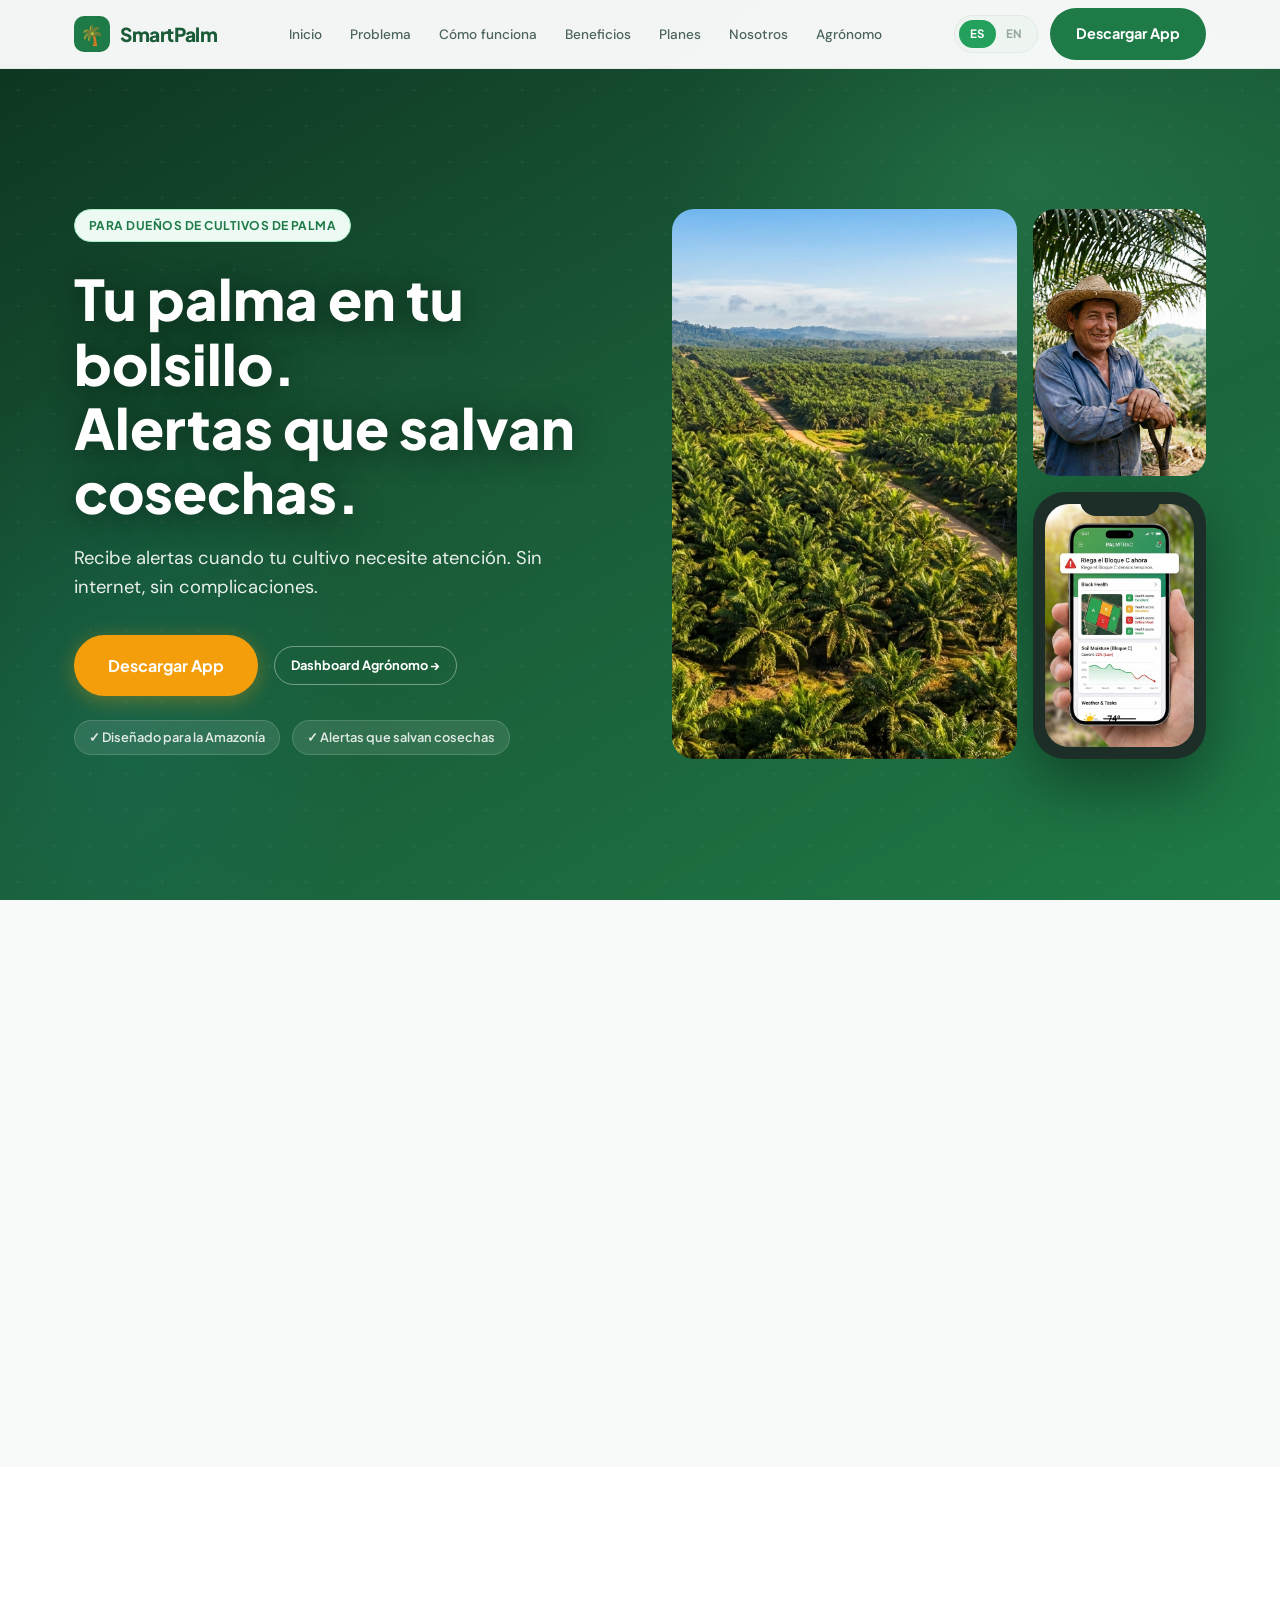
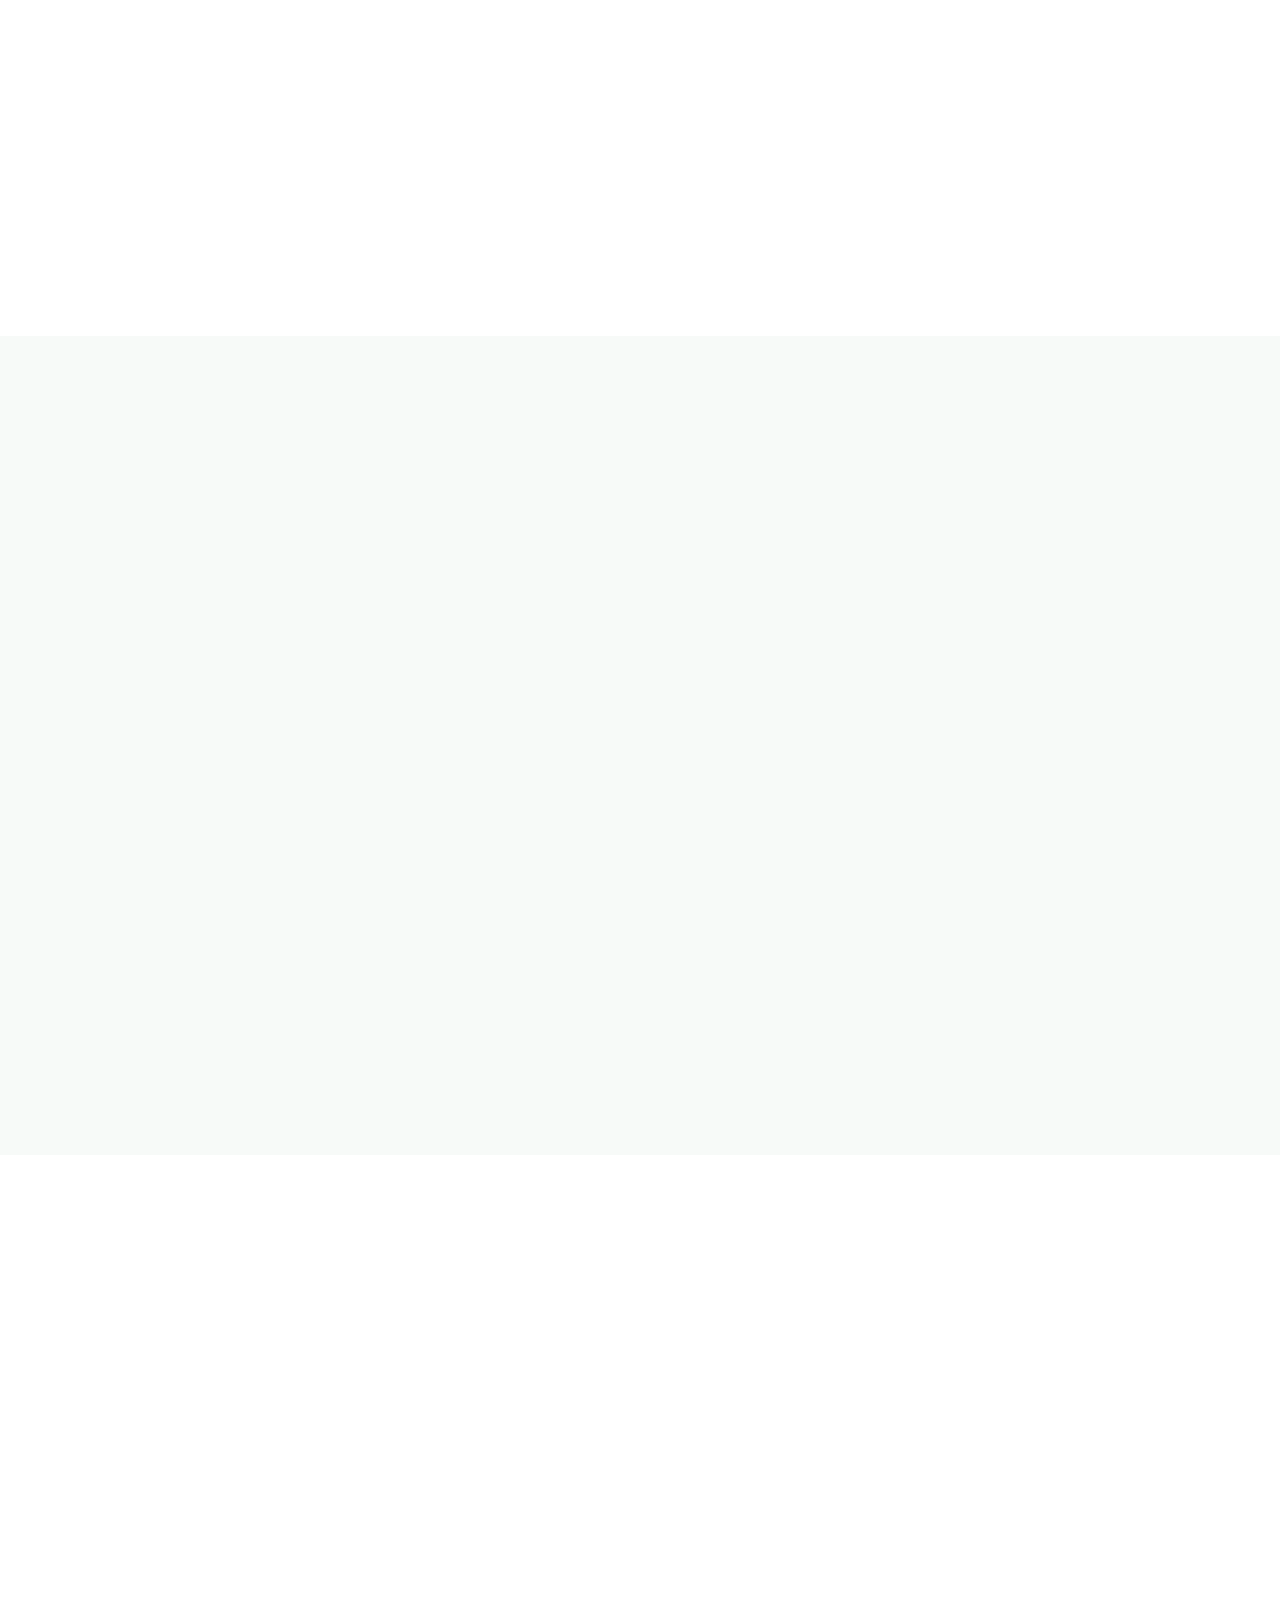
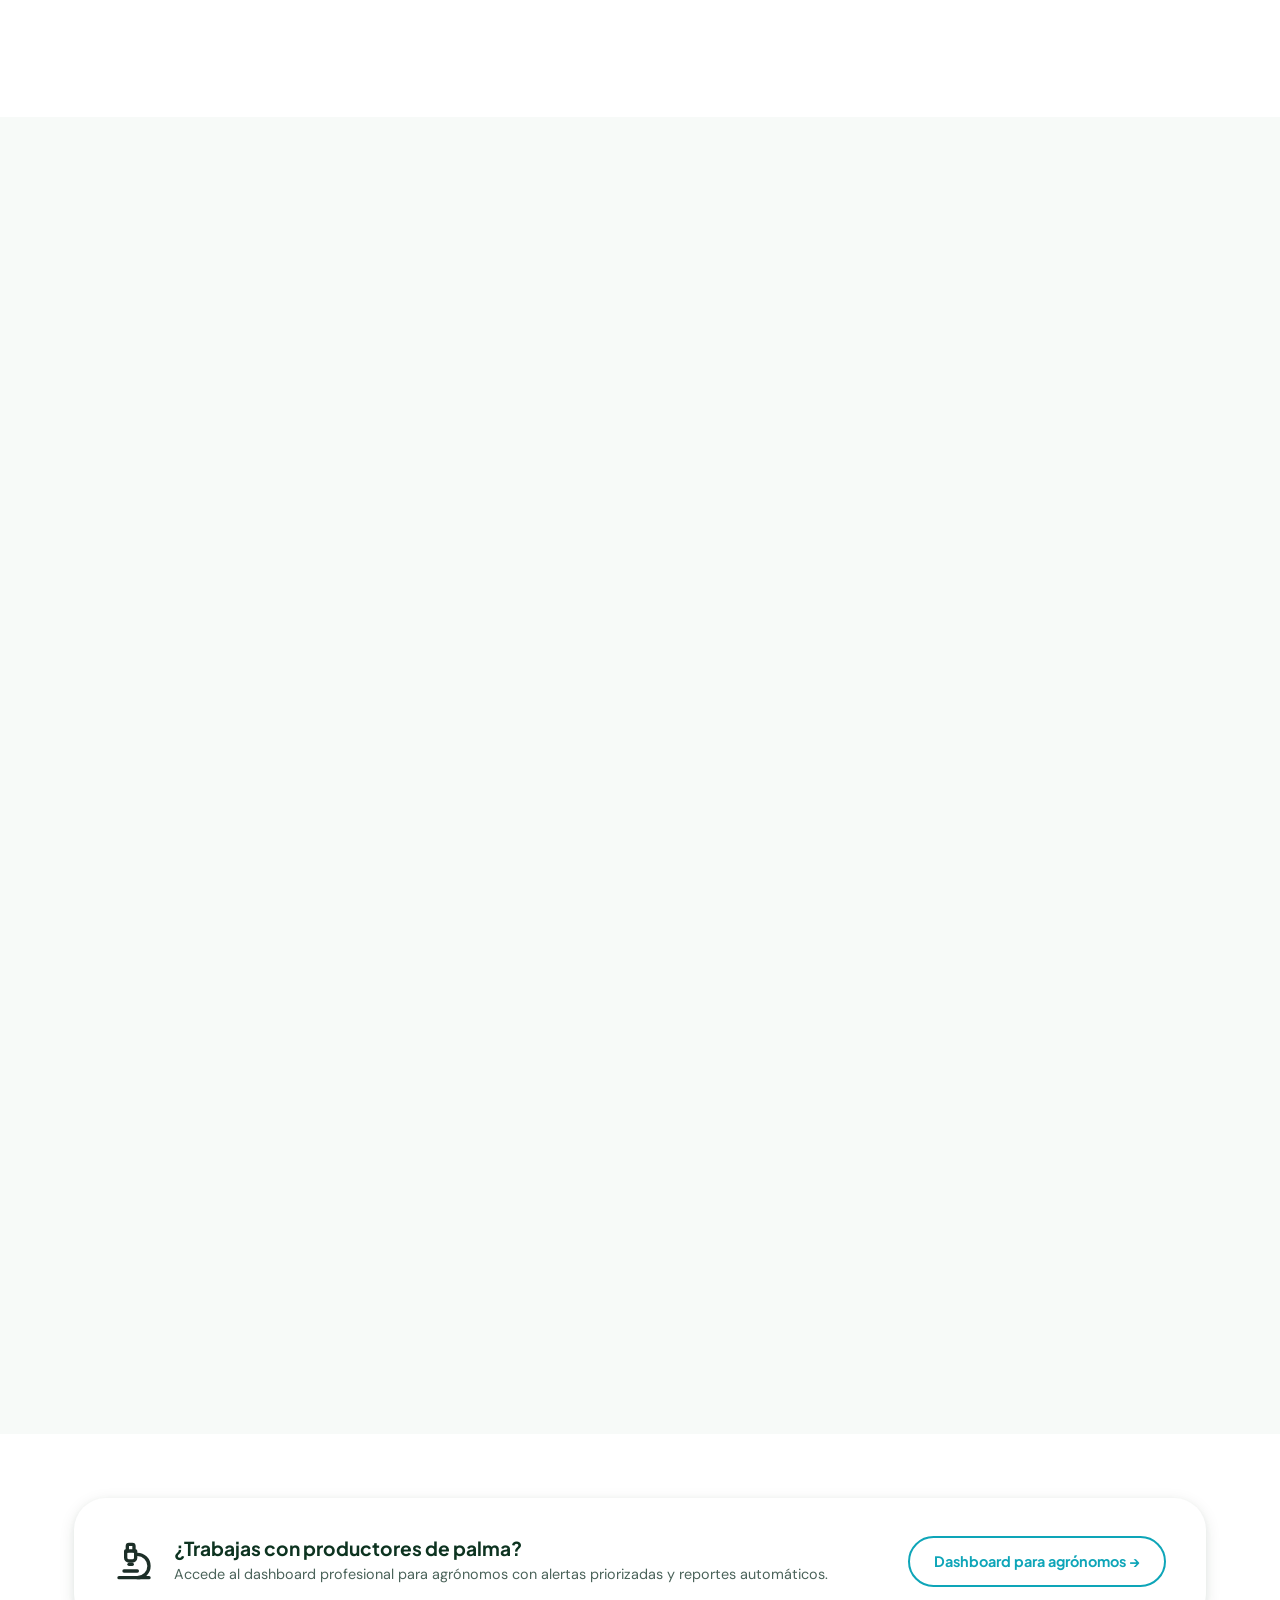
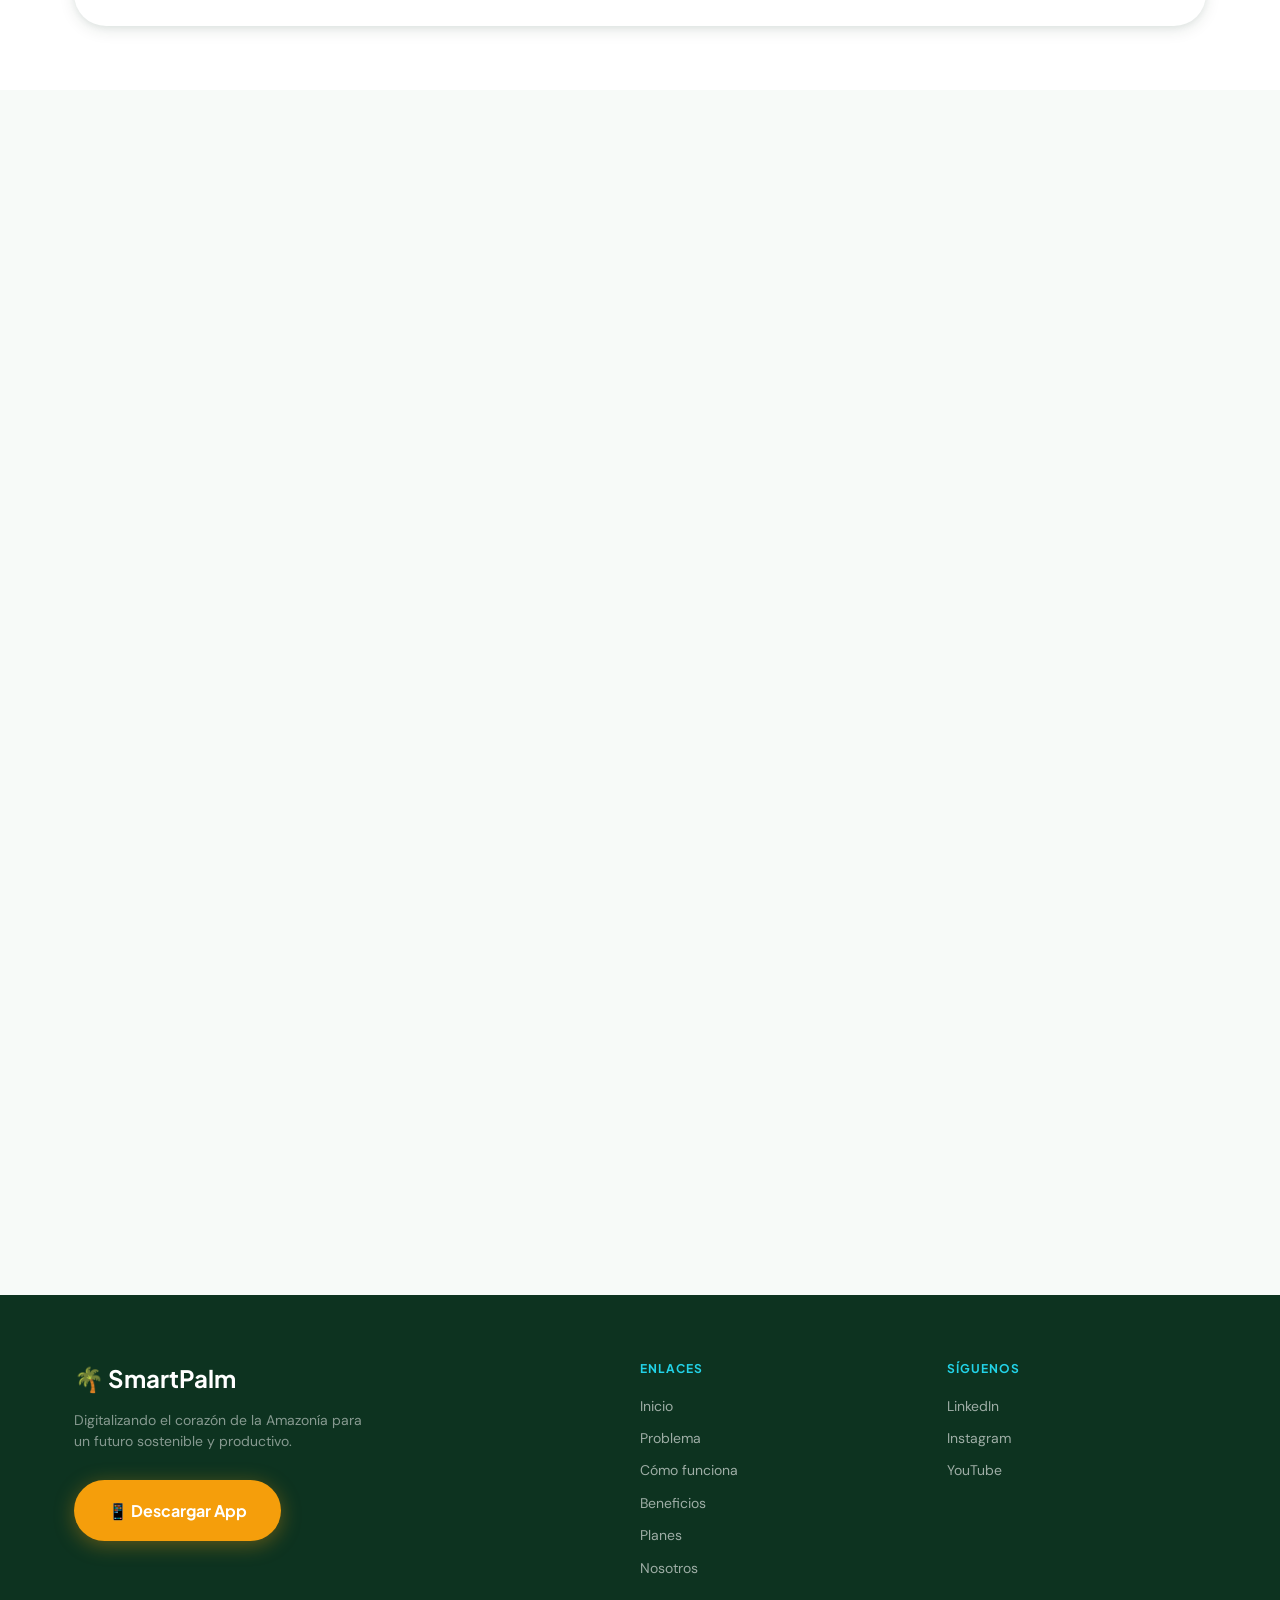
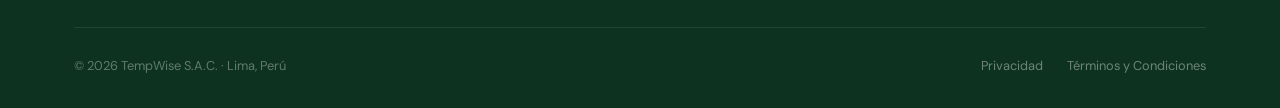
==== commit a387d068: "refactor(icons): replace emoji with Lucide icons Swap every emoji that acted as an icon for the matc" ====
--- a/index.html
+++ b/index.html
@@ -130,19 +130,19 @@
 
       <div class="problem-grid" role="list">
         <article class="problem-card" role="listitem" data-animate>
-          <div class="problem-icon problem-icon-orange">⚠️</div>
+          <div class="problem-icon problem-icon-orange"><svg class="icon" aria-hidden="true" focusable="false"><use href="#i-triangle-alert"></use></svg></div>
           <h3 data-i18n="agro.problem.card1.title">No sabes cuándo tu palma necesita agua</h3>
           <p data-i18n="agro.problem.card1.desc">El estrés hídrico puede destruir tu cosecha si no lo detectas a tiempo.</p>
         </article>
 
         <article class="problem-card" role="listitem" data-animate>
-          <div class="problem-icon problem-icon-red">🐛</div>
+          <div class="problem-icon problem-icon-red"><svg class="icon" aria-hidden="true" focusable="false"><use href="#i-bug"></use></svg></div>
           <h3 data-i18n="agro.problem.card2.title">Las plagas llegan sin aviso</h3>
           <p data-i18n="agro.problem.card2.desc">Sin monitoreo constante, una plaga puede afectar todo tu bloque en pocos días.</p>
         </article>
 
         <article class="problem-card" role="listitem" data-animate>
-          <div class="problem-icon problem-icon-amber">🔧</div>
+          <div class="problem-icon problem-icon-amber"><svg class="icon" aria-hidden="true" focusable="false"><use href="#i-wrench"></use></svg></div>
           <h3 data-i18n="agro.problem.card3.title">Configura tus propias alarmas</h3>
           <p data-i18n="agro.problem.card3.desc">Personaliza los thresholds de riesgo según las necesidades de tu cultivo.</p>
         </article>
@@ -162,21 +162,21 @@
       <div class="steps-grid" role="list">
         <article class="step-card" role="listitem" data-animate>
           <div class="step-number">1</div>
-          <div class="step-icon step-icon-green">📡</div>
+          <div class="step-icon step-icon-green"><svg class="icon" aria-hidden="true" focusable="false"><use href="#i-satellite-dish"></use></svg></div>
           <h3 data-i18n="agro.how.step1.title">Sensores en tu campo</h3>
           <p data-i18n="agro.how.step1.desc">Pequeños dispositivos miden humedad y temperatura del suelo</p>
         </article>
 
         <article class="step-card" role="listitem" data-animate>
           <div class="step-number">2</div>
-          <div class="step-icon step-icon-amber">📱</div>
+          <div class="step-icon step-icon-amber"><svg class="icon" aria-hidden="true" focusable="false"><use href="#i-smartphone"></use></svg></div>
           <h3 data-i18n="agro.how.step2.title">Tu celular recibe los datos</h3>
           <p data-i18n="agro.how.step2.desc">Aunque no tengas internet ni señal celular</p>
         </article>
 
         <article class="step-card" role="listitem" data-animate>
           <div class="step-number">3</div>
-          <div class="step-icon step-icon-green">🔔</div>
+          <div class="step-icon step-icon-green"><svg class="icon" aria-hidden="true" focusable="false"><use href="#i-bell"></use></svg></div>
           <h3 data-i18n="agro.how.step3.title">Recibe alertas a tiempo</h3>
           <p data-i18n="agro.how.step3.desc">Sabrás exactamente cuándo actuar para cuidar tu palma</p>
         </article>
@@ -219,25 +219,25 @@
 
       <div class="benefits-grid" role="list">
         <article class="benefit-card" role="listitem" data-animate>
-          <div class="benefit-icon benefit-icon-teal">📱</div>
+          <div class="benefit-icon benefit-icon-teal"><svg class="icon" aria-hidden="true" focusable="false"><use href="#i-smartphone"></use></svg></div>
           <h3 data-i18n="agro.benefits.card1.title">App móvil intuitiva</h3>
           <p data-i18n="agro.benefits.card1.desc">Diseñada para cualquier agricultor. Monitorea tu palma desde tu celular sin complicaciones.</p>
         </article>
 
         <article class="benefit-card" role="listitem" data-animate>
-          <div class="benefit-icon benefit-icon-amber">🔔</div>
+          <div class="benefit-icon benefit-icon-amber"><svg class="icon" aria-hidden="true" focusable="false"><use href="#i-bell"></use></svg></div>
           <h3 data-i18n="agro.benefits.card2.title">Alertas claras</h3>
           <p data-i18n="agro.benefits.card2.desc">Sabrás exactamente qué hacer, no solo que hay un problema. Como "Riega el Bloque C ahora".</p>
         </article>
 
         <article class="benefit-card" role="listitem" data-animate>
-          <div class="benefit-icon benefit-icon-green">🌱</div>
+          <div class="benefit-icon benefit-icon-green"><svg class="icon" aria-hidden="true" focusable="false"><use href="#i-sprout"></use></svg></div>
           <h3 data-i18n="agro.benefits.card3.title">Recomendaciones del INIA</h3>
           <p data-i18n="agro.benefits.card3.desc">Consejos que cualquier persona puede entender, basados en investigación real.</p>
         </article>
 
         <article class="benefit-card" role="listitem" data-animate>
-          <div class="benefit-icon benefit-icon-teal">📊</div>
+          <div class="benefit-icon benefit-icon-teal"><svg class="icon" aria-hidden="true" focusable="false"><use href="#i-chart-column"></use></svg></div>
           <h3 data-i18n="agro.benefits.card4.title">Reportes simples</h3>
           <p data-i18n="agro.benefits.card4.desc">Genera reportes semanales de tu fundo. Descárgalos en PDF en segundos.</p>
         </article>
@@ -257,33 +257,33 @@
 
       <div class="pricing-grid">
         <article class="pricing-card" data-animate>
-          <div class="plan-name">🌱 Semilla</div>
+          <div class="plan-name"><svg class="icon" aria-hidden="true" focusable="false"><use href="#i-sprout"></use></svg> Semilla</div>
           <div class="plan-price">S/. 149 <span data-i18n="pricing.permonth">/mes</span></div>
           <div class="plan-tag" data-i18n="agro.pricing.plan1.tag">Hasta 10 hectáreas</div>
           <div class="plan-divider"></div>
           <ul class="plan-features" role="list">
-            <li><span class="check">✓</span> <span data-i18n="agro.pricing.plan1.f1">App en tu celular</span></li>
-            <li><span class="check">✓</span> <span data-i18n="agro.pricing.plan1.f2">Hasta 5 sensores</span></li>
-            <li><span class="check">✓</span> <span data-i18n="agro.pricing.plan1.f3">Alertas de agua y plagas</span></li>
-            <li><span class="check">✓</span> <span data-i18n="agro.pricing.plan1.f4">Reportes básicos</span></li>
-            <li><span class="check">✓</span> <span data-i18n="agro.pricing.plan1.f5">Recomendaciones INIA</span></li>
+            <li><span class="check"><svg class="icon" aria-hidden="true" focusable="false"><use href="#i-check"></use></svg></span> <span data-i18n="agro.pricing.plan1.f1">App en tu celular</span></li>
+            <li><span class="check"><svg class="icon" aria-hidden="true" focusable="false"><use href="#i-check"></use></svg></span> <span data-i18n="agro.pricing.plan1.f2">Hasta 5 sensores</span></li>
+            <li><span class="check"><svg class="icon" aria-hidden="true" focusable="false"><use href="#i-check"></use></svg></span> <span data-i18n="agro.pricing.plan1.f3">Alertas de agua y plagas</span></li>
+            <li><span class="check"><svg class="icon" aria-hidden="true" focusable="false"><use href="#i-check"></use></svg></span> <span data-i18n="agro.pricing.plan1.f4">Reportes básicos</span></li>
+            <li><span class="check"><svg class="icon" aria-hidden="true" focusable="false"><use href="#i-check"></use></svg></span> <span data-i18n="agro.pricing.plan1.f5">Recomendaciones INIA</span></li>
           </ul>
           <a href="#" class="btn btn-secondary btn-block" data-i18n="pricing.cta.trial">Iniciar prueba gratis</a>
         </article>
 
         <article class="pricing-card pricing-card-featured" data-animate>
           <div class="popular-badge" data-i18n="agro.pricing.plan2.badge">⭐ Más popular</div>
-          <div class="plan-name">🌾 Cosecha</div>
+          <div class="plan-name"><svg class="icon" aria-hidden="true" focusable="false"><use href="#i-wheat"></use></svg> Cosecha</div>
           <div class="plan-price">S/. 349 <span data-i18n="pricing.permonth">/mes</span></div>
           <div class="plan-tag" data-i18n="agro.pricing.plan2.tag">10 a 50 hectáreas</div>
           <div class="plan-divider"></div>
           <ul class="plan-features" role="list">
-            <li><span class="check">✓</span> <span data-i18n="agro.pricing.plan2.f1">Todo lo de Semilla</span></li>
-            <li><span class="check">✓</span> <span data-i18n="agro.pricing.plan2.f2">Hasta 20 sensores</span></li>
-            <li><span class="check">✓</span> <span data-i18n="agro.pricing.plan2.f3">Alertas por SMS</span></li>
-            <li><span class="check">✓</span> <span data-i18n="agro.pricing.plan2.f4">Reportes semanales</span></li>
-            <li><span class="check">✓</span> <span data-i18n="agro.pricing.plan2.f5">Gestión por bloques</span></li>
-            <li><span class="check">✓</span> <span data-i18n="agro.pricing.plan2.f6">Acceso para tu asesor</span></li>
+            <li><span class="check"><svg class="icon" aria-hidden="true" focusable="false"><use href="#i-check"></use></svg></span> <span data-i18n="agro.pricing.plan2.f1">Todo lo de Semilla</span></li>
+            <li><span class="check"><svg class="icon" aria-hidden="true" focusable="false"><use href="#i-check"></use></svg></span> <span data-i18n="agro.pricing.plan2.f2">Hasta 20 sensores</span></li>
+            <li><span class="check"><svg class="icon" aria-hidden="true" focusable="false"><use href="#i-check"></use></svg></span> <span data-i18n="agro.pricing.plan2.f3">Alertas por SMS</span></li>
+            <li><span class="check"><svg class="icon" aria-hidden="true" focusable="false"><use href="#i-check"></use></svg></span> <span data-i18n="agro.pricing.plan2.f4">Reportes semanales</span></li>
+            <li><span class="check"><svg class="icon" aria-hidden="true" focusable="false"><use href="#i-check"></use></svg></span> <span data-i18n="agro.pricing.plan2.f5">Gestión por bloques</span></li>
+            <li><span class="check"><svg class="icon" aria-hidden="true" focusable="false"><use href="#i-check"></use></svg></span> <span data-i18n="agro.pricing.plan2.f6">Acceso para tu asesor</span></li>
           </ul>
           <div class="plan-note" data-i18n="agro.pricing.plan2.note">📱 Incluye acceso gratuito para 1 asesor técnico</div>
           <a href="#" class="btn btn-primary btn-block" data-i18n="pricing.cta.trial">Iniciar prueba gratis</a>
@@ -325,21 +325,21 @@
           </tr>
           <tr>
             <td data-i18n="pricing.table.app">App móvil</td>
-            <td>✓</td>
-            <td>✓</td>
-            <td>✓</td>
+            <td><svg class="icon" aria-hidden="true" focusable="false"><use href="#i-check"></use></svg></td>
+            <td><svg class="icon" aria-hidden="true" focusable="false"><use href="#i-check"></use></svg></td>
+            <td><svg class="icon" aria-hidden="true" focusable="false"><use href="#i-check"></use></svg></td>
           </tr>
           <tr>
             <td data-i18n="pricing.table.sms">Alertas SMS</td>
             <td>-</td>
-            <td>✓</td>
-            <td>✓</td>
+            <td><svg class="icon" aria-hidden="true" focusable="false"><use href="#i-check"></use></svg></td>
+            <td><svg class="icon" aria-hidden="true" focusable="false"><use href="#i-check"></use></svg></td>
           </tr>
           <tr>
             <td data-i18n="pricing.table.advisor">Asesor técnico</td>
             <td>-</td>
             <td>-</td>
-            <td>✓</td>
+            <td><svg class="icon" aria-hidden="true" focusable="false"><use href="#i-check"></use></svg></td>
           </tr>
           </tbody>
         </table>
@@ -354,7 +354,7 @@
     <div class="container">
       <div class="agronomist-banner-inner">
         <div class="agronomist-banner-content">
-          <span class="agronomist-banner-icon">🔬</span>
+          <span class="agronomist-banner-icon"><svg class="icon" aria-hidden="true" focusable="false"><use href="#i-microscope"></use></svg></span>
           <div>
             <h3>¿Trabajas con productores de palma?</h3>
             <p>Accede al dashboard profesional para agrónomos con alertas priorizadas y reportes automáticos.</p>
@@ -521,7 +521,7 @@
       <p class="form-note" data-i18n="modal.contact.note">Te responderemos en menos de 24 horas</p>
     </form>
     <div class="modal-success" id="salesSuccess" style="display:none;">
-      <div class="success-icon">✅</div>
+      <div class="success-icon"><svg class="icon" aria-hidden="true" focusable="false"><use href="#i-circle-check"></use></svg></div>
       <h4 data-i18n="modal.contact.success.title">¡Mensaje enviado!</h4>
       <p data-i18n="modal.contact.success.msg">Te contactaremos por WhatsApp en menos de 24 horas.</p>
       <button class="btn btn-secondary" onclick="closeSalesModal()" data-i18n="modal.contact.success.close">Cerrar</button>
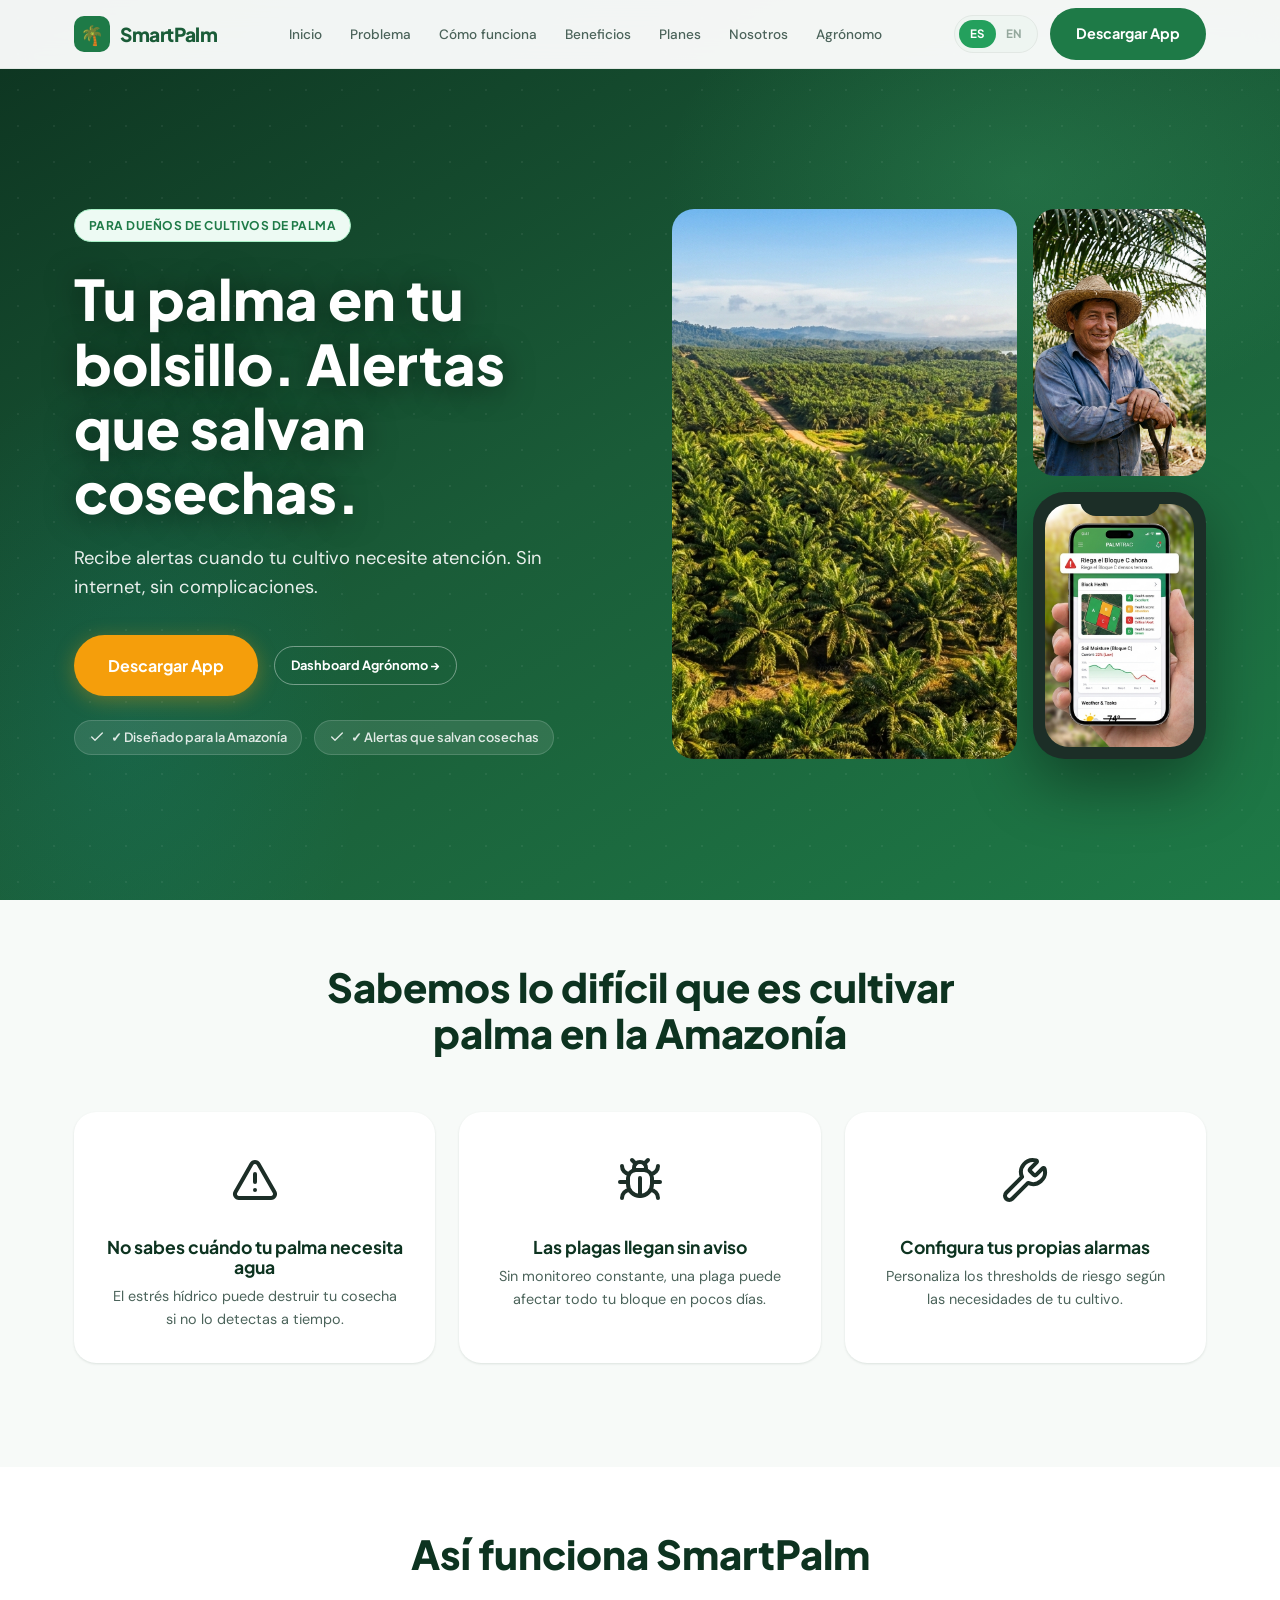
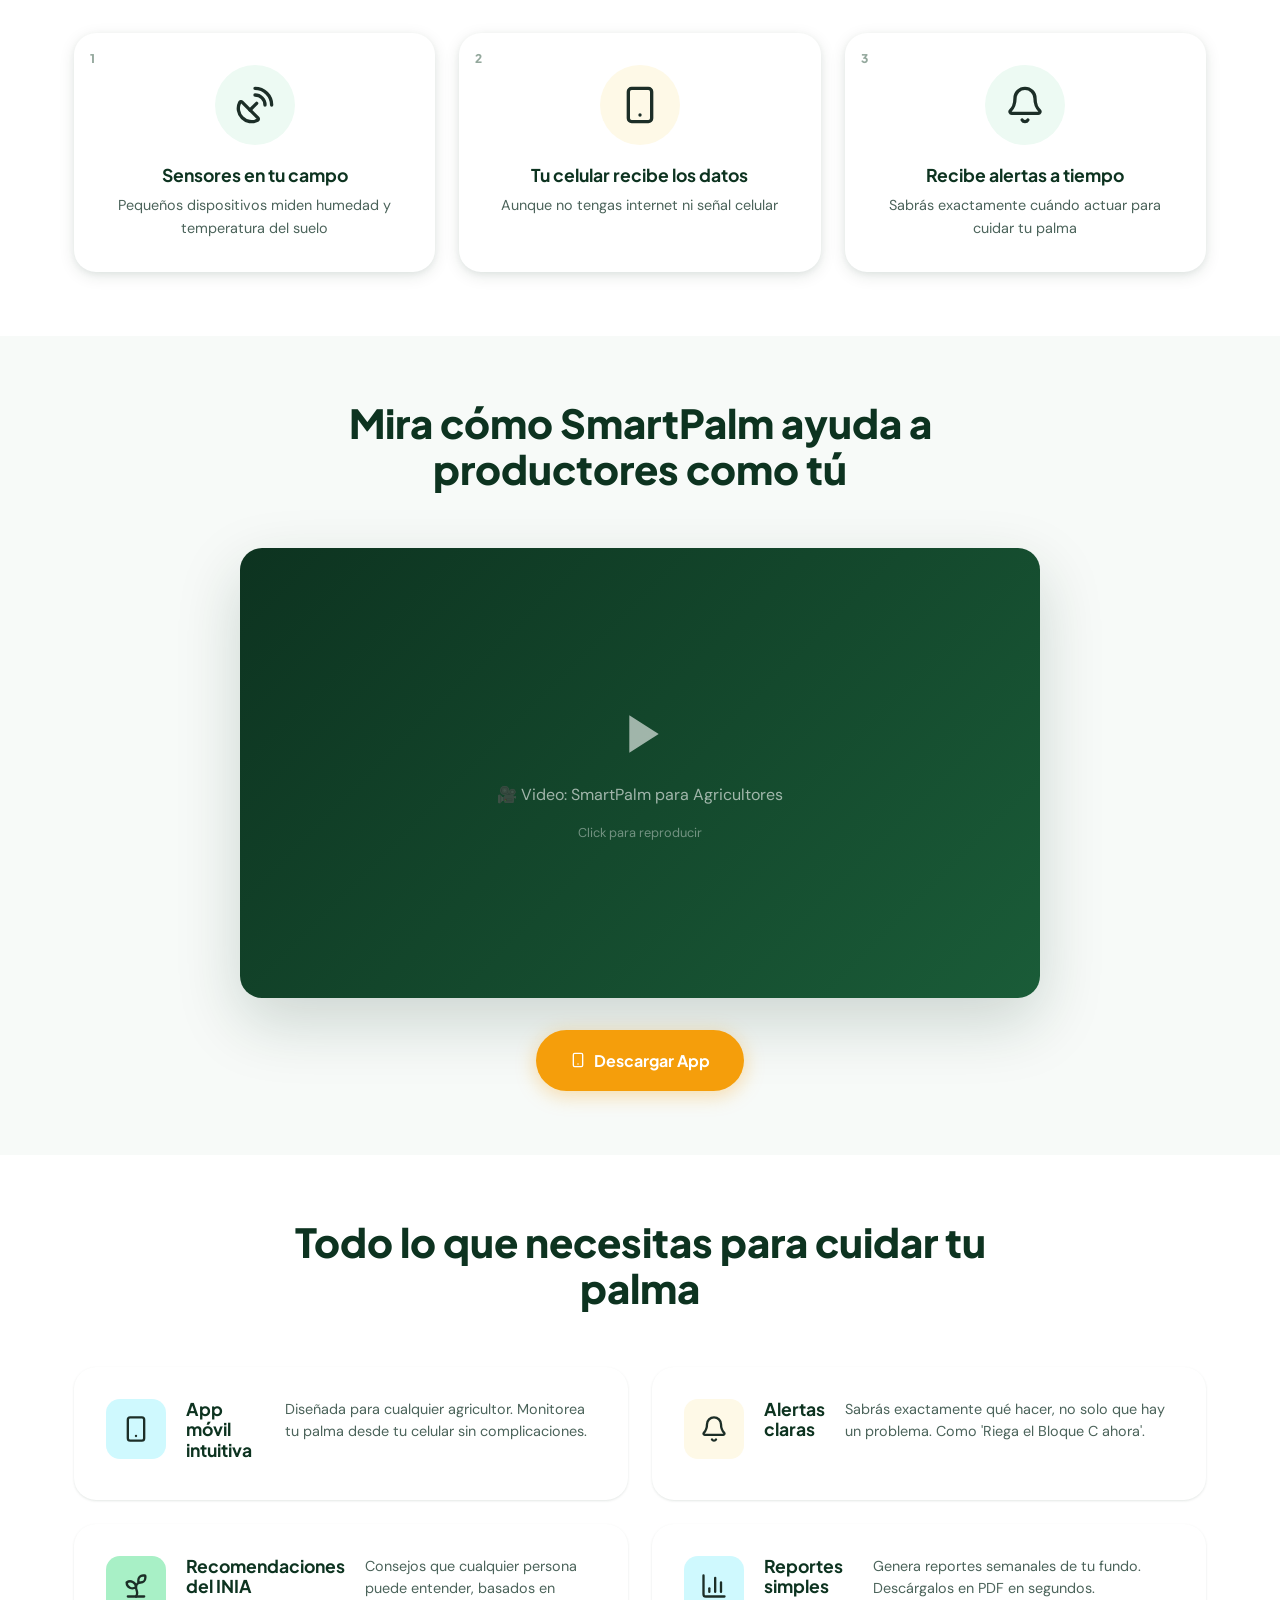
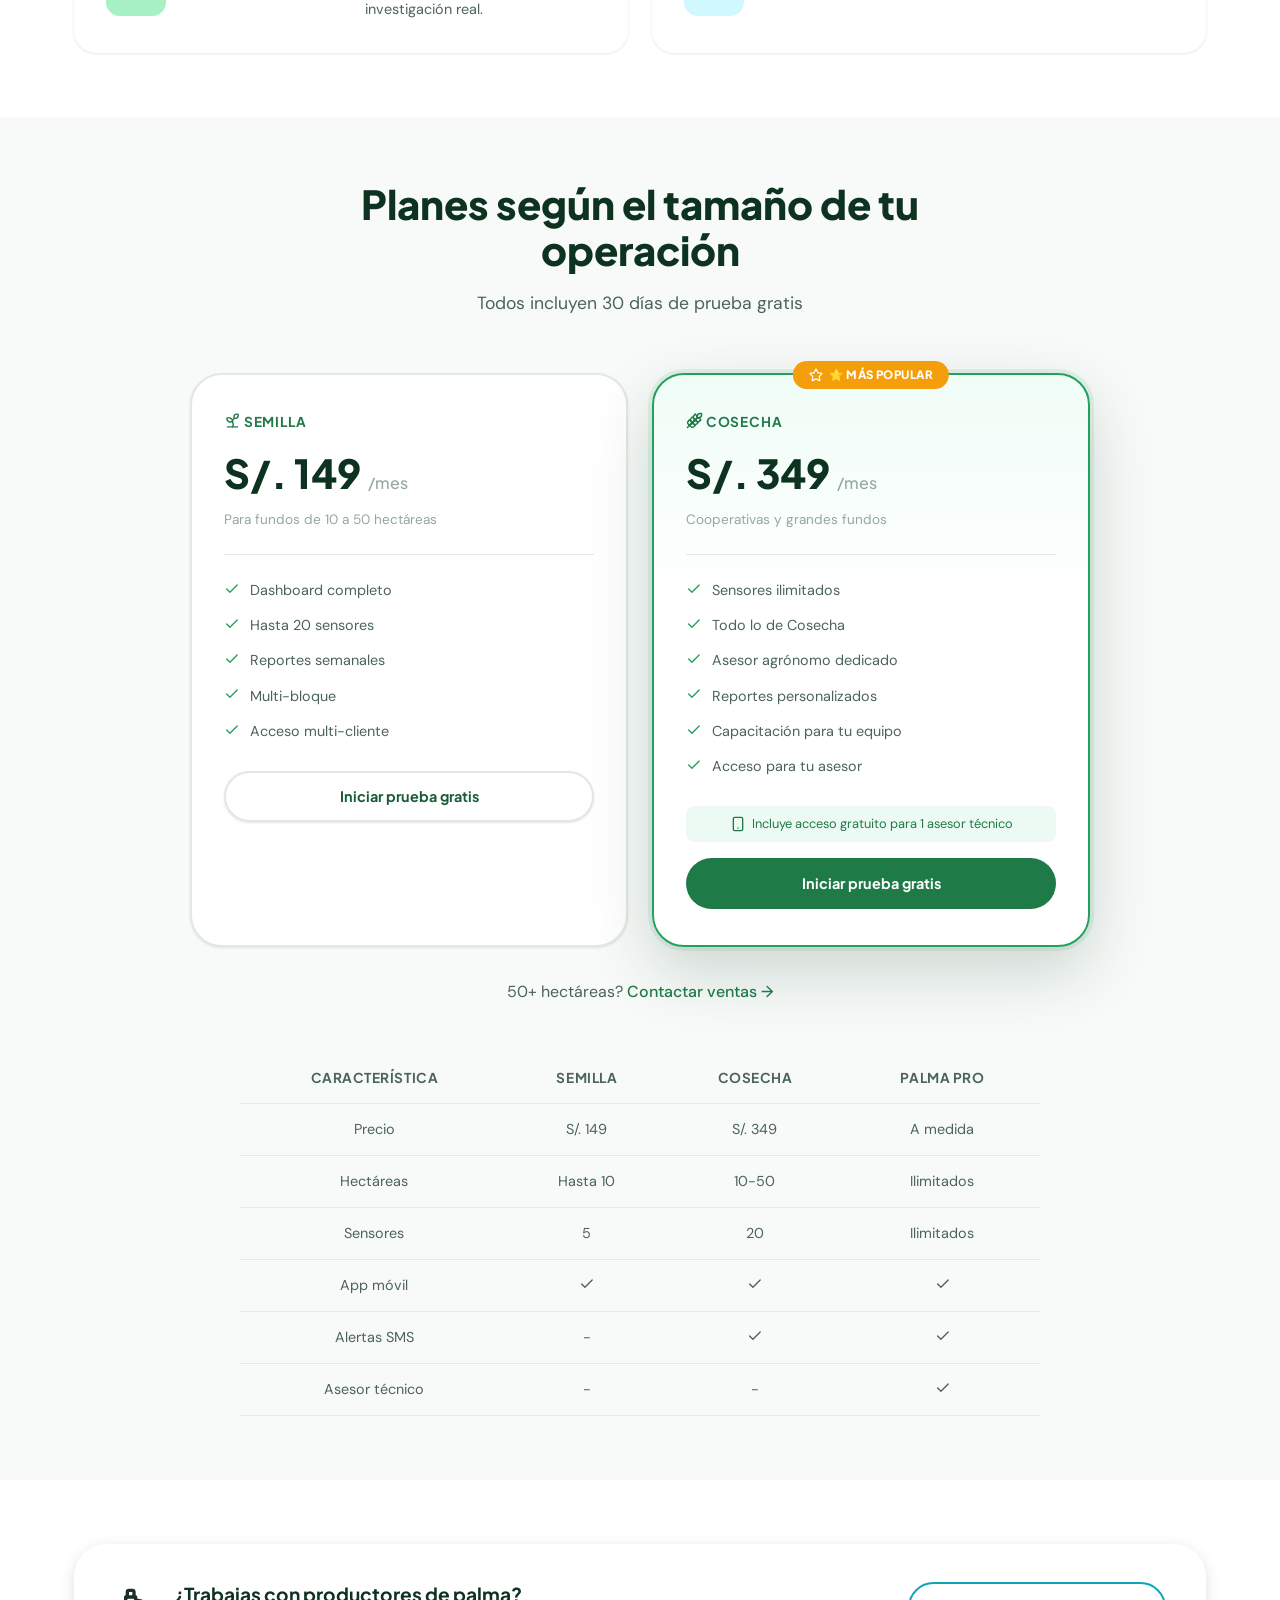
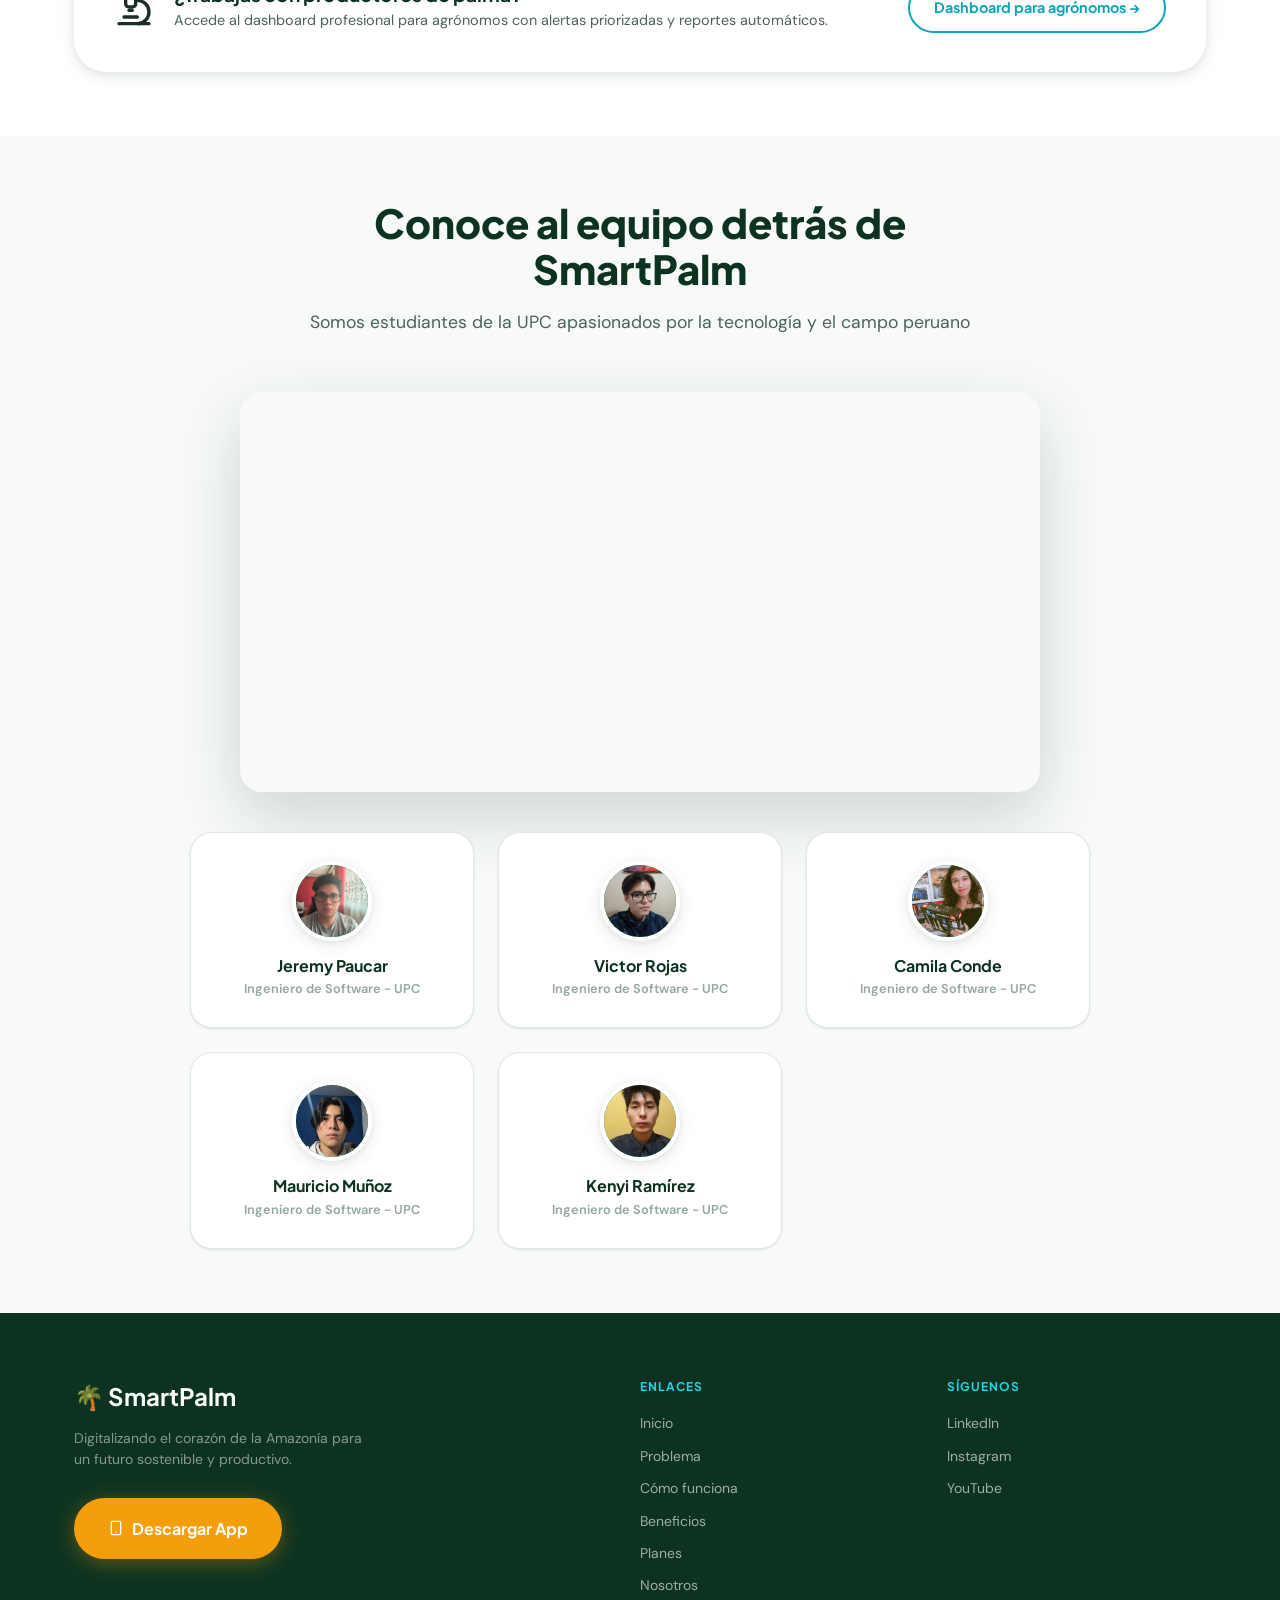
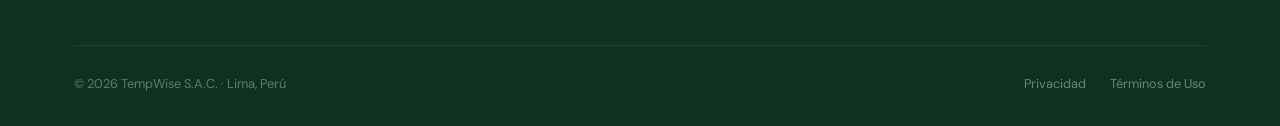
==== commit 155bccf5: "refactor(i18n): move icons out of translated strings The language switcher assigns t[key] with textC" ====
--- a/index.html
+++ b/index.html
@@ -40,7 +40,7 @@
         SmartPalm
       </a>
 
-      <span class="page-badge badge-green" data-i18n="nav.badge.farmer">🌴 Para Agricultores</span>
+      <span class="page-badge badge-green"><svg class="icon" aria-hidden="true" focusable="false"><use href="#i-tree-palm"></use></svg><span data-i18n="nav.badge.farmer">Para Agricultores</span></span>
 
       <ul class="nav-links">
         <li><a href="#inicio" data-i18n="nav.inicio">Inicio</a></li>
@@ -101,8 +101,8 @@
           </div>
 
           <div class="hero-trust">
-            <span class="trust-badge" data-i18n="agro.hero.trust.amazonia">✓ Diseñado para la Amazonía</span>
-            <span class="trust-badge" data-i18n="agro.hero.trust.alerts">✓ Alertas que salvan cosechas</span>
+            <span class="trust-badge"><svg class="icon" aria-hidden="true" focusable="false"><use href="#i-check"></use></svg><span data-i18n="agro.hero.trust.amazonia">Diseñado para la Amazonía</span></span>
+            <span class="trust-badge"><svg class="icon" aria-hidden="true" focusable="false"><use href="#i-check"></use></svg><span data-i18n="agro.hero.trust.alerts">Alertas que salvan cosechas</span></span>
           </div>
         </div>
 
@@ -202,7 +202,7 @@
       </div>
 
       <div class="video-cta" data-animate>
-        <a href="#" class="btn btn-amber btn-lg" data-i18n="agro.video.cta">📱 Descargar App</a>
+        <a href="#" class="btn btn-amber btn-lg"><svg class="icon" aria-hidden="true" focusable="false"><use href="#i-smartphone"></use></svg><span data-i18n="agro.video.cta">Descargar App</span></a>
       </div>
     </div>
   </section>
@@ -272,7 +272,7 @@
         </article>
 
         <article class="pricing-card pricing-card-featured" data-animate>
-          <div class="popular-badge" data-i18n="agro.pricing.plan2.badge">⭐ Más popular</div>
+          <div class="popular-badge"><svg class="icon" aria-hidden="true" focusable="false"><use href="#i-star"></use></svg><span data-i18n="agro.pricing.plan2.badge">Más popular</span></div>
           <div class="plan-name"><svg class="icon" aria-hidden="true" focusable="false"><use href="#i-wheat"></use></svg> Cosecha</div>
           <div class="plan-price">S/. 349 <span data-i18n="pricing.permonth">/mes</span></div>
           <div class="plan-tag" data-i18n="agro.pricing.plan2.tag">10 a 50 hectáreas</div>
@@ -285,7 +285,7 @@
             <li><span class="check"><svg class="icon" aria-hidden="true" focusable="false"><use href="#i-check"></use></svg></span> <span data-i18n="agro.pricing.plan2.f5">Gestión por bloques</span></li>
             <li><span class="check"><svg class="icon" aria-hidden="true" focusable="false"><use href="#i-check"></use></svg></span> <span data-i18n="agro.pricing.plan2.f6">Acceso para tu asesor</span></li>
           </ul>
-          <div class="plan-note" data-i18n="agro.pricing.plan2.note">📱 Incluye acceso gratuito para 1 asesor técnico</div>
+          <div class="plan-note"><svg class="icon" aria-hidden="true" focusable="false"><use href="#i-smartphone"></use></svg><span data-i18n="agro.pricing.plan2.note">Incluye acceso gratuito para 1 asesor técnico</span></div>
           <a href="#" class="btn btn-primary btn-block" data-i18n="pricing.cta.trial">Iniciar prueba gratis</a>
         </article>
       </div>
@@ -438,7 +438,7 @@
         <div class="footer-logo">🌴 SmartPalm</div>
         <p>Digitalizando el corazón de la Amazonía para un futuro sostenible y productivo.</p>
         <div class="footer-cta">
-          <a href="#" class="btn btn-amber btn-lg" data-i18n="footer.cta.button.farmer">📱 Descargar App</a>
+          <a href="#" class="btn btn-amber btn-lg"><svg class="icon" aria-hidden="true" focusable="false"><use href="#i-smartphone"></use></svg><span data-i18n="footer.cta.button.farmer">Descargar App</span></a>
         </div>
       </div>
 
@@ -517,7 +517,7 @@
         <label for="sales-mensaje" data-i18n="modal.contact.field6">Cuéntanos más sobre tu fundo (opcional)</label>
         <textarea id="sales-mensaje" name="mensaje" rows="3" placeholder="Ej: Tengo 3 bloques de palma aceitera en Ucayali..." data-i18n-placeholder="modal.contact.field6.placeholder"></textarea>
       </div>
-      <button type="submit" class="btn btn-amber btn-block btn-lg" data-i18n="modal.contact.submit">📱 Enviar por WhatsApp</button>
+      <button type="submit" class="btn btn-amber btn-block btn-lg"><svg class="icon" aria-hidden="true" focusable="false"><use href="#i-send"></use></svg><span data-i18n="modal.contact.submit">Enviar por WhatsApp</span></button>
       <p class="form-note" data-i18n="modal.contact.note">Te responderemos en menos de 24 horas</p>
     </form>
     <div class="modal-success" id="salesSuccess" style="display:none;">
